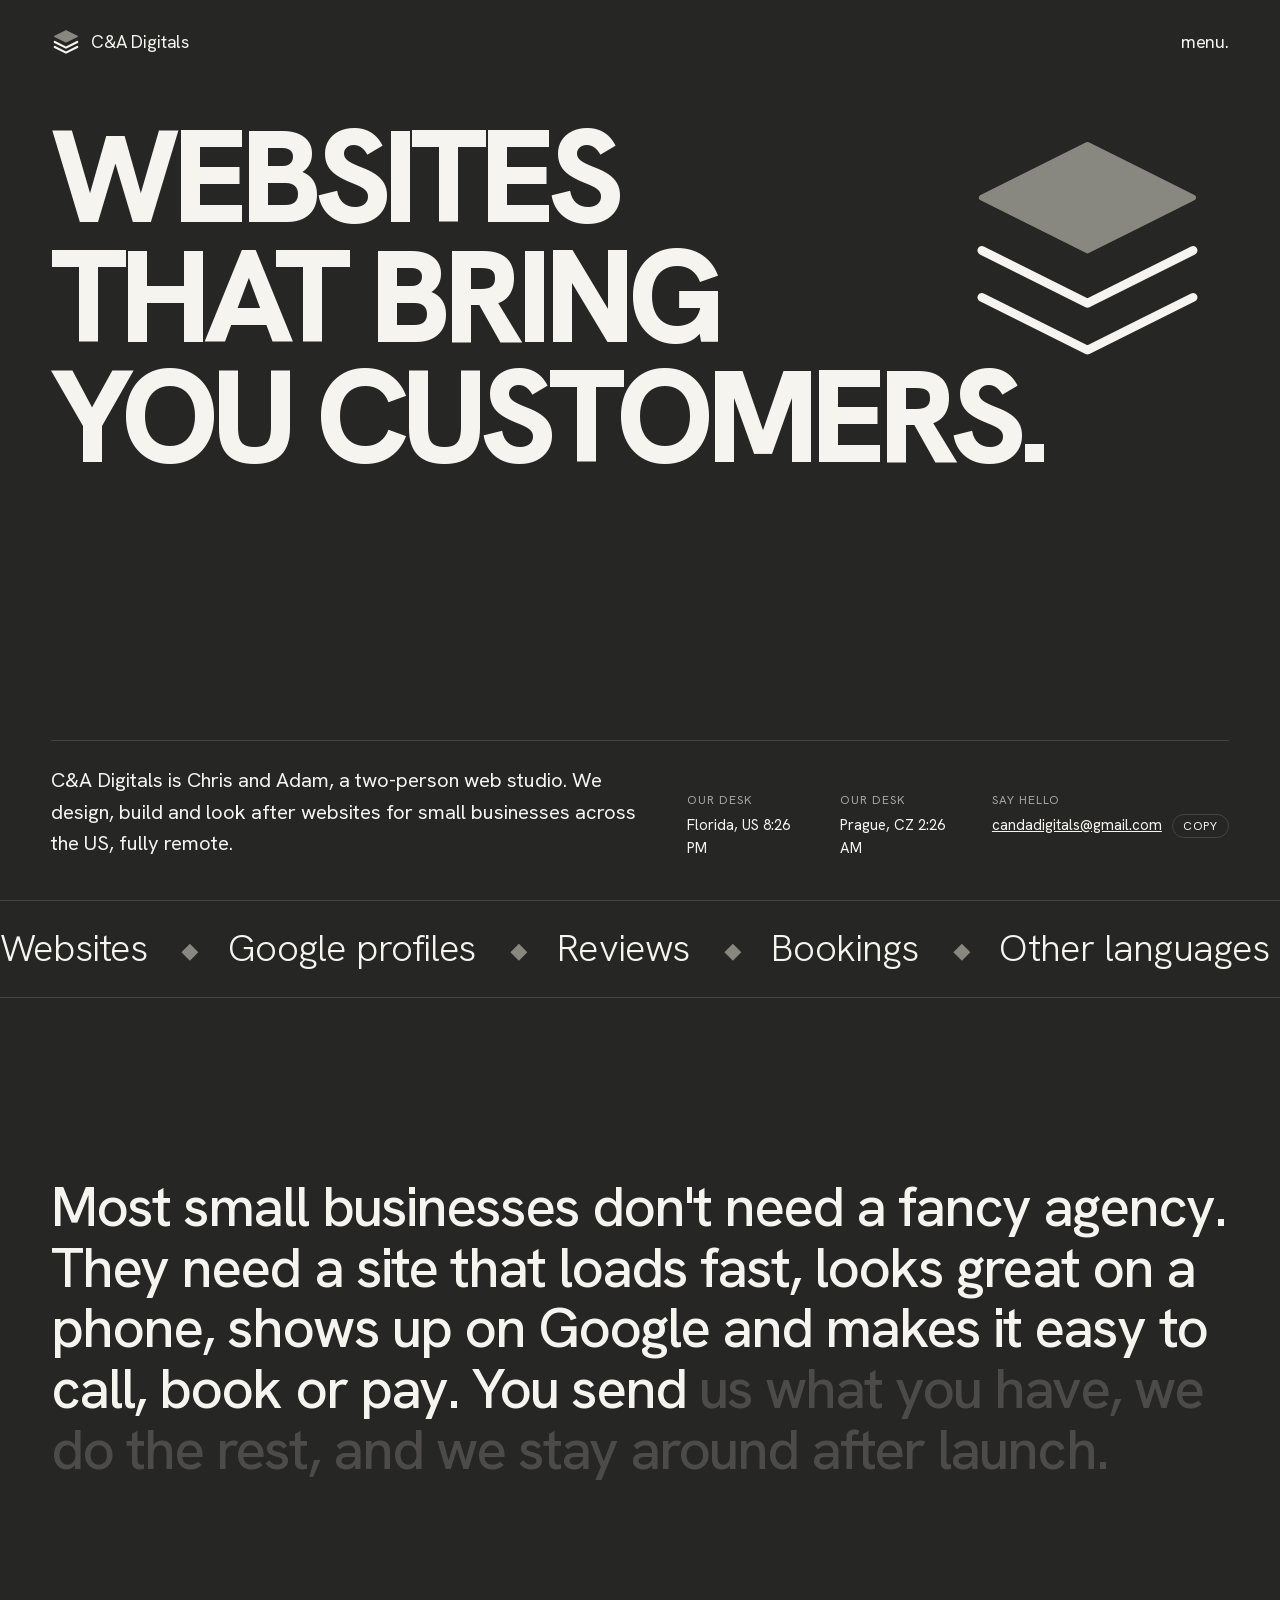
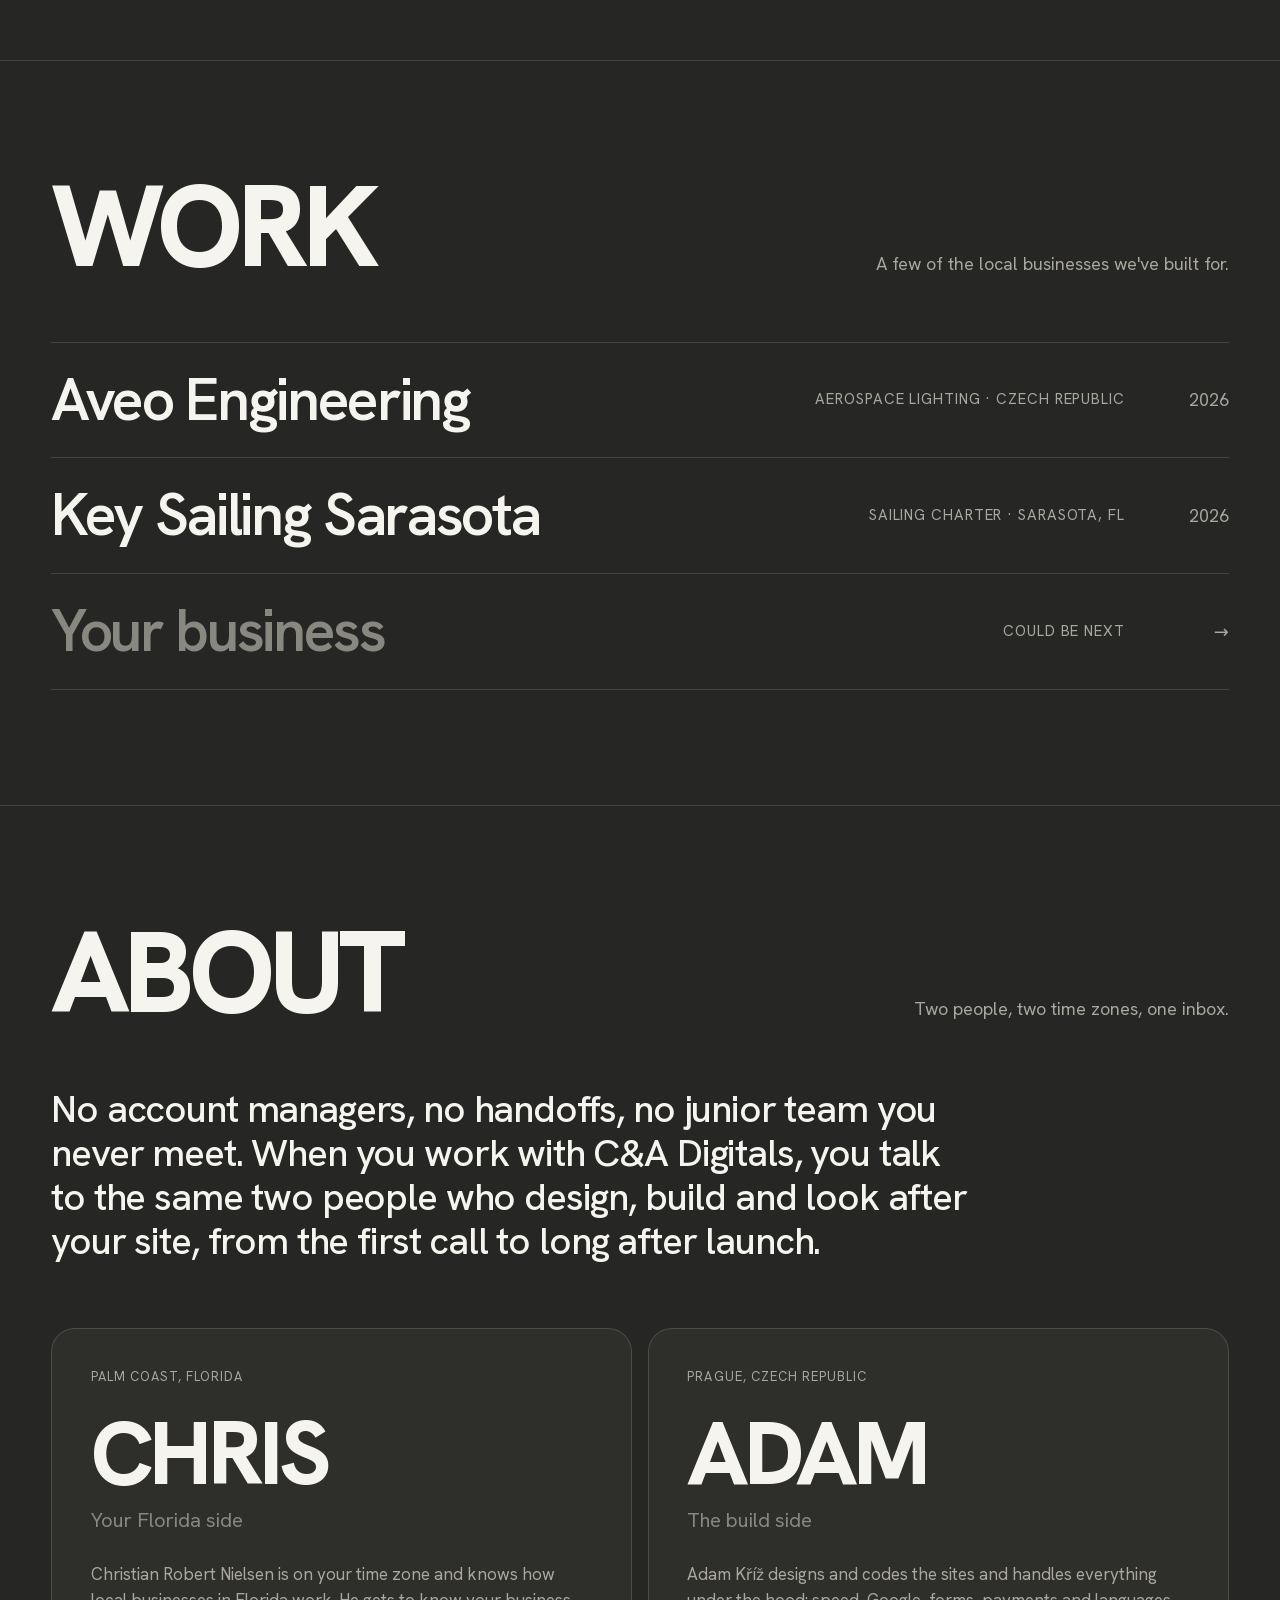
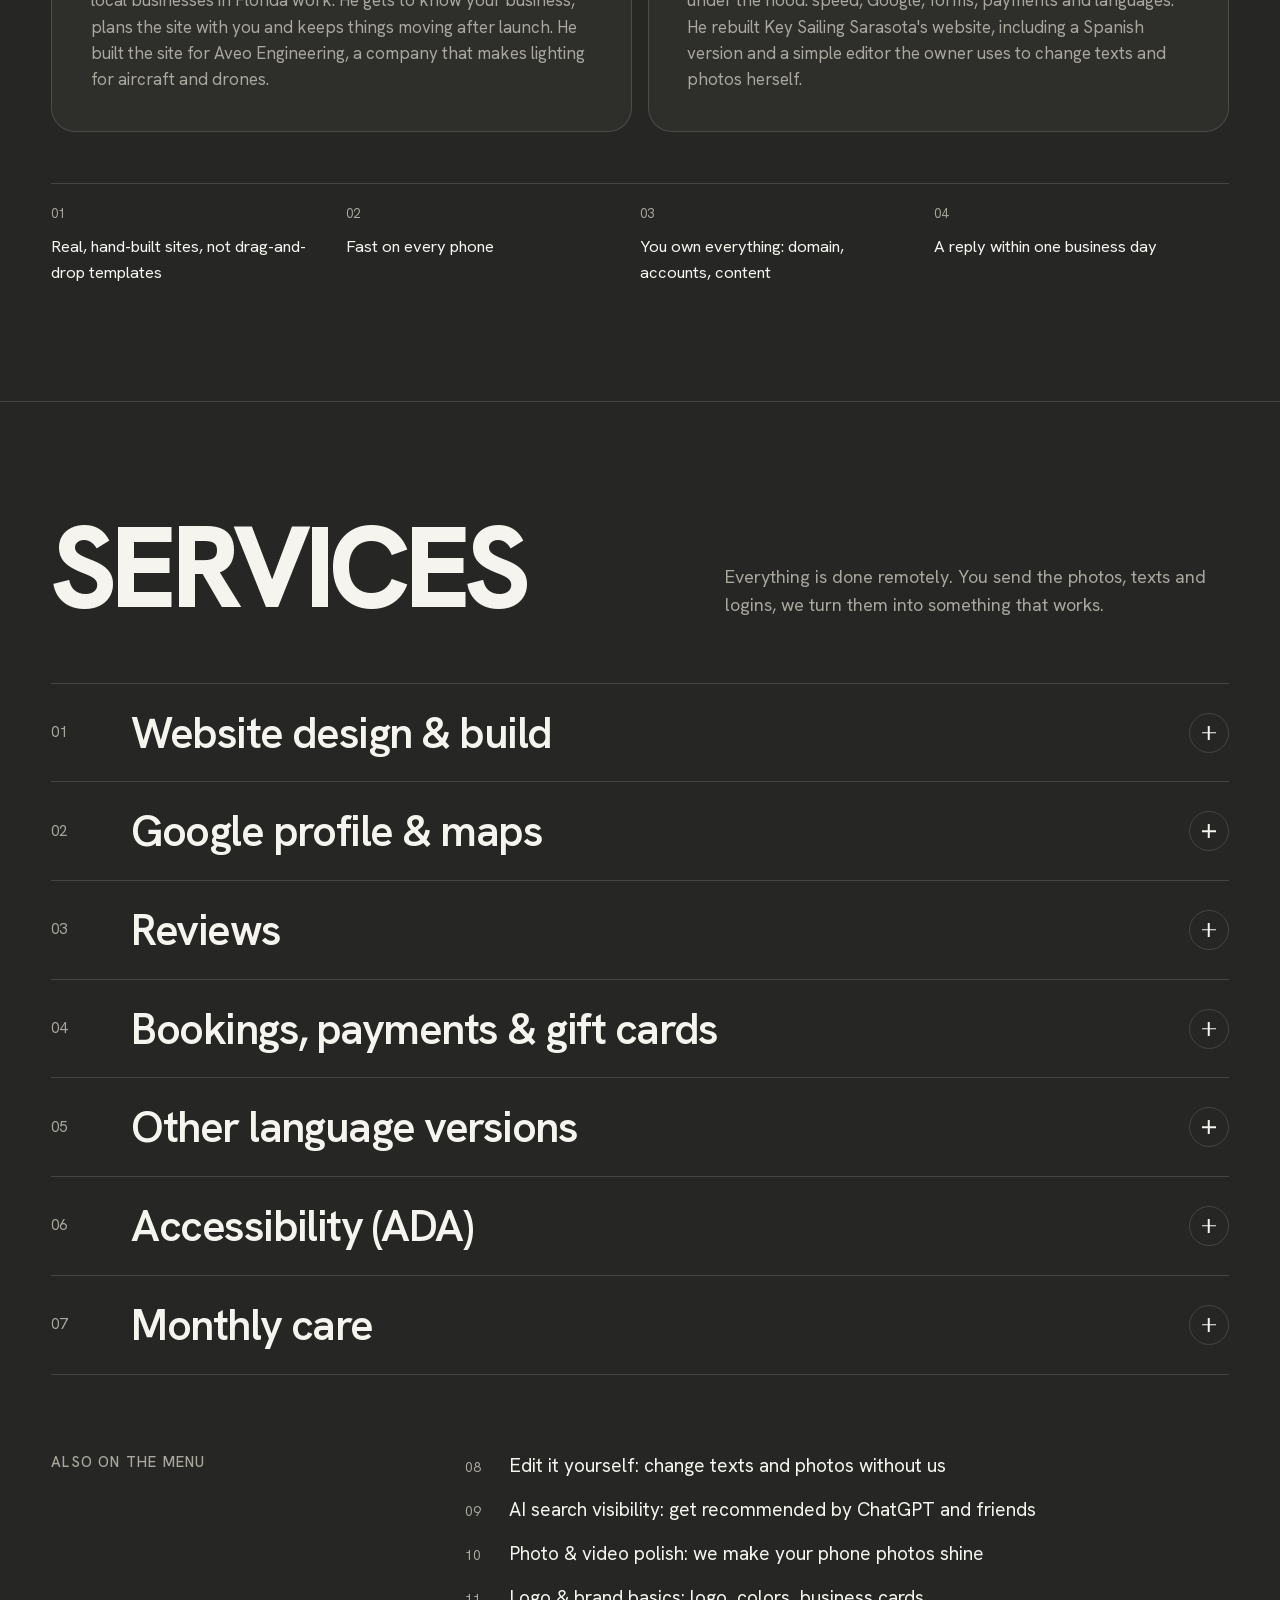
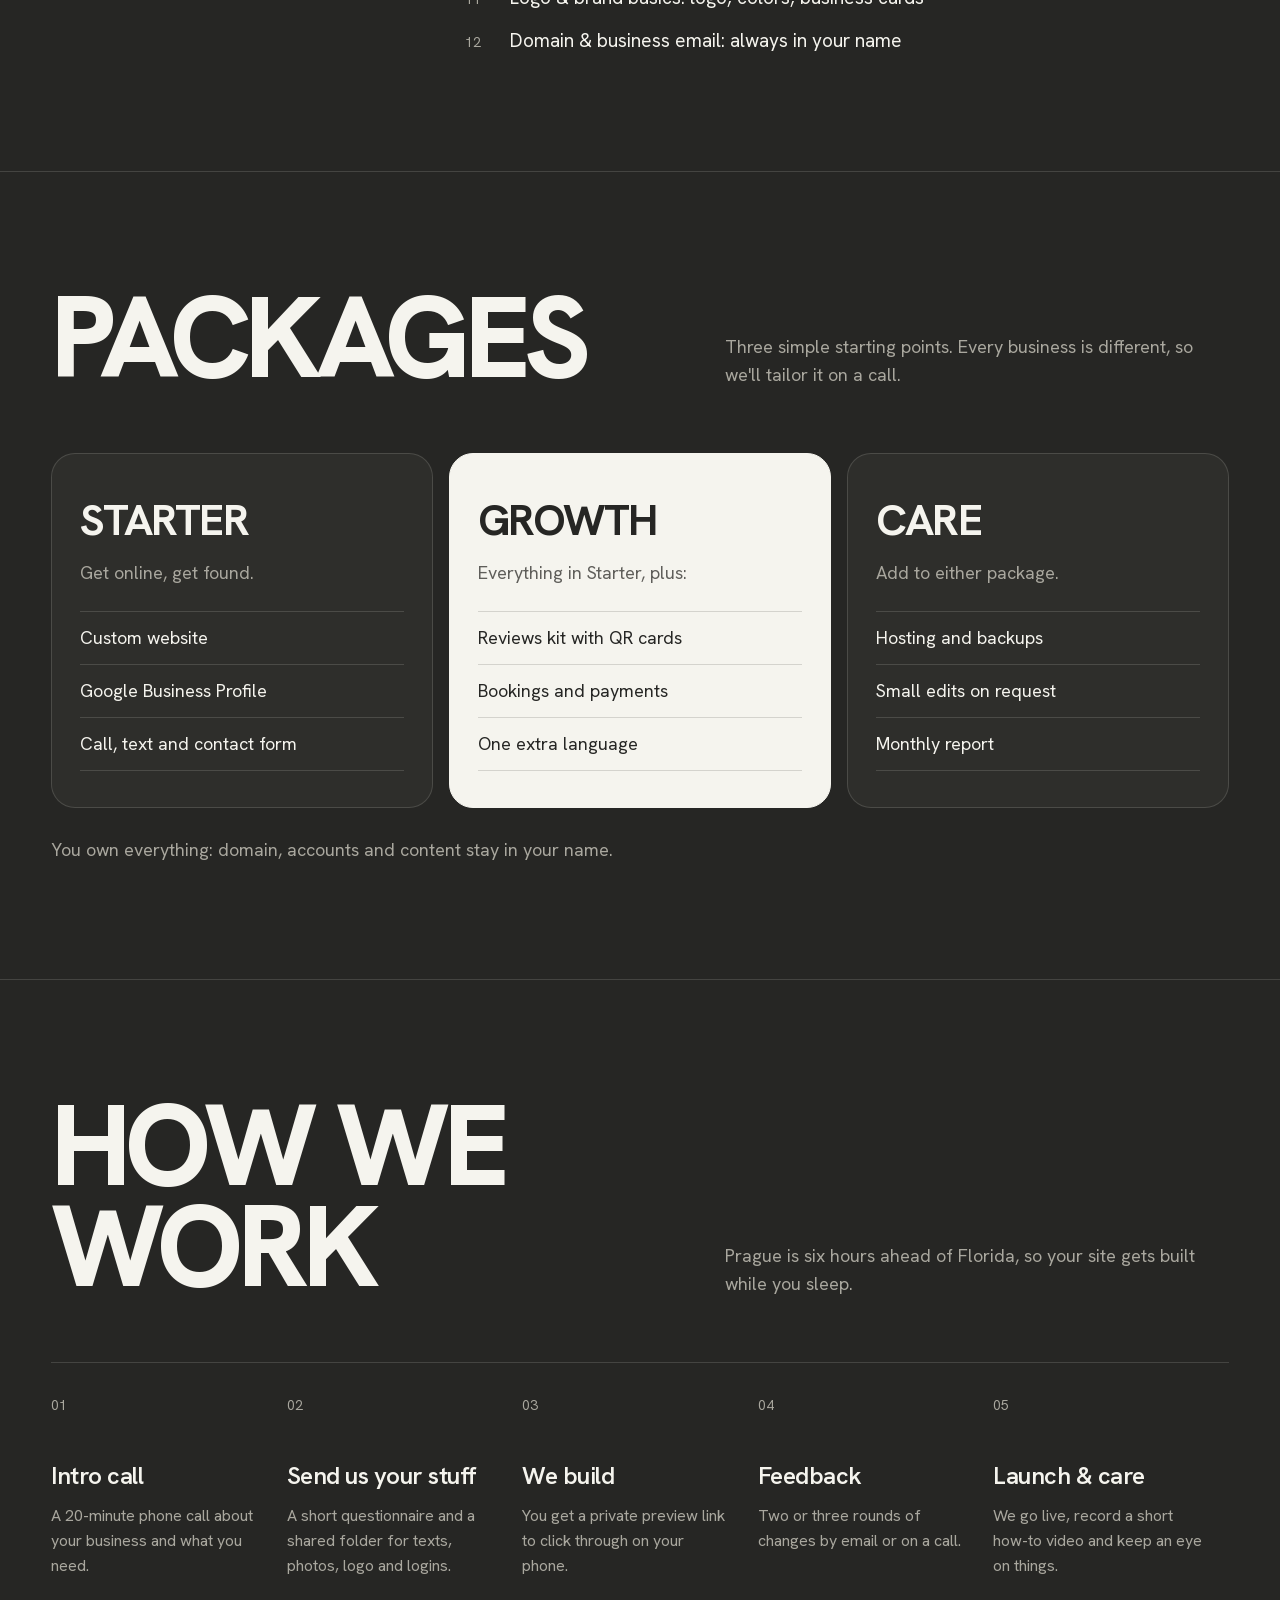
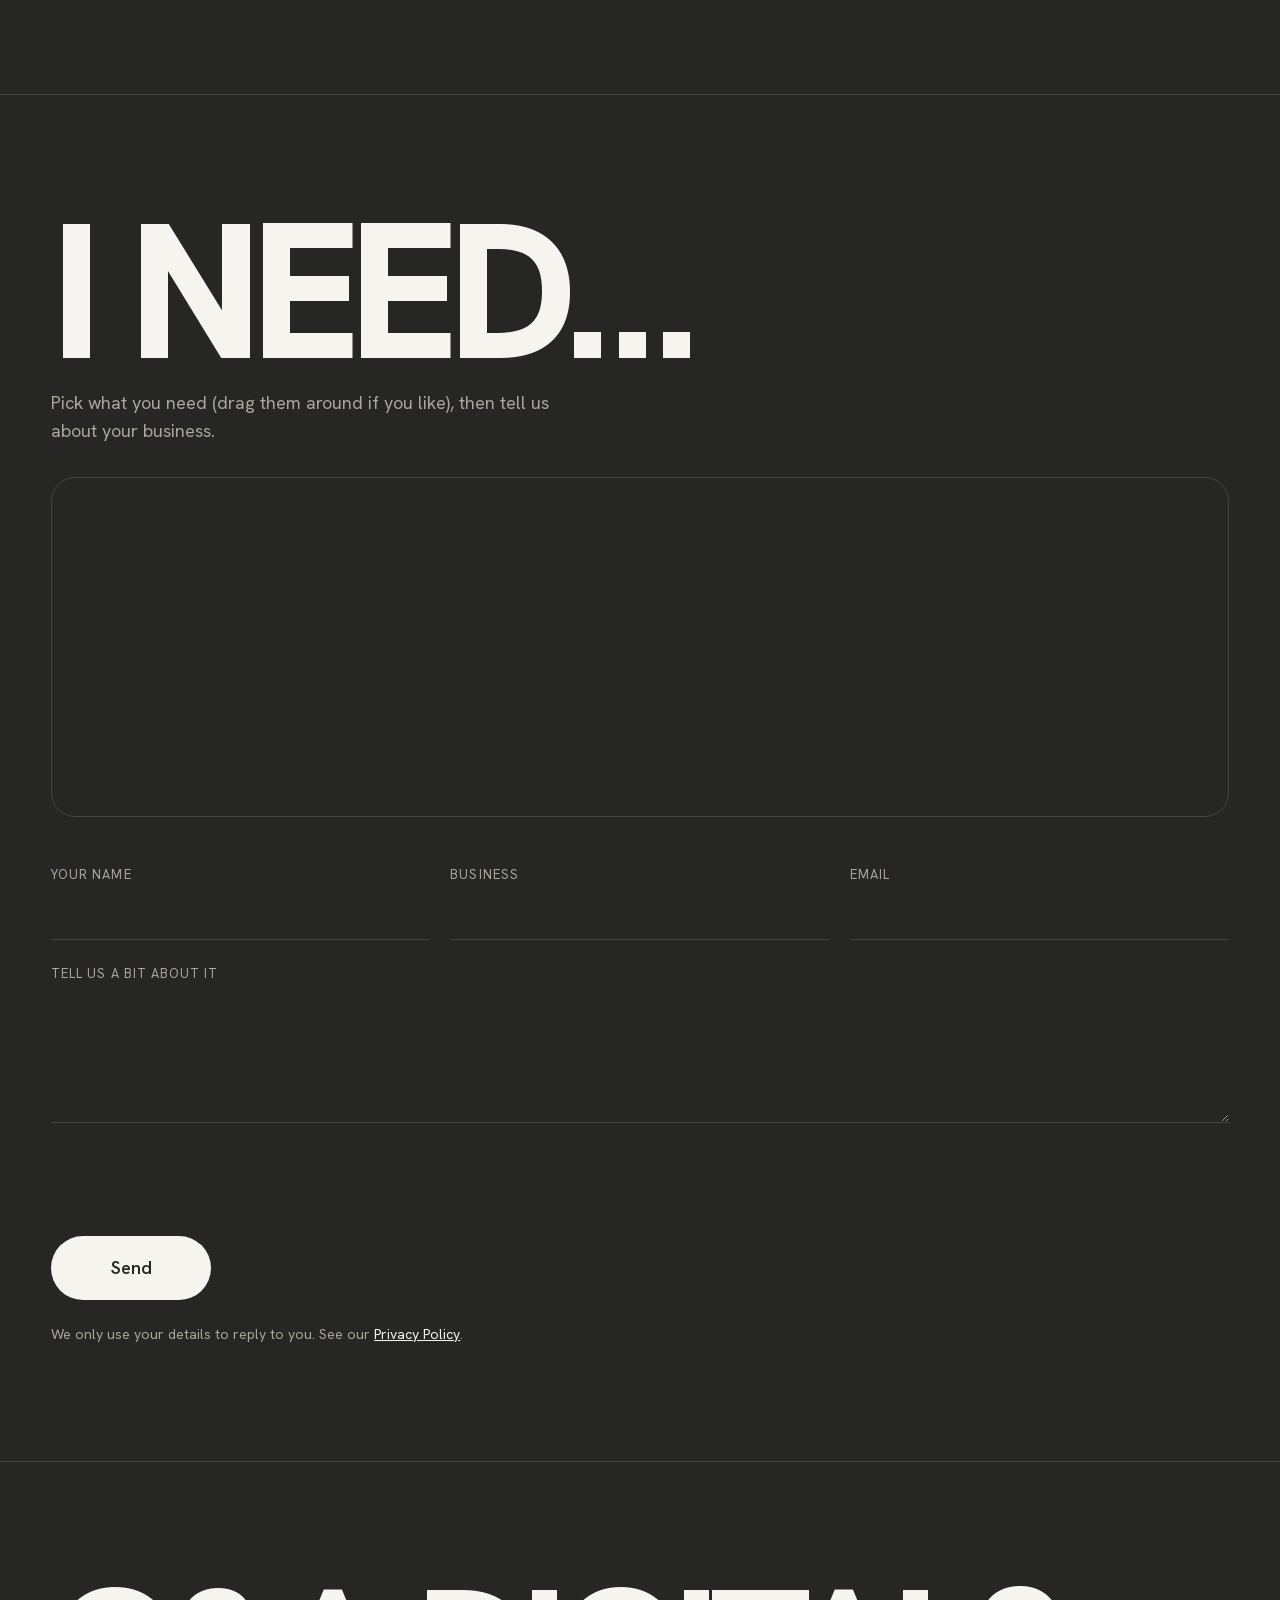
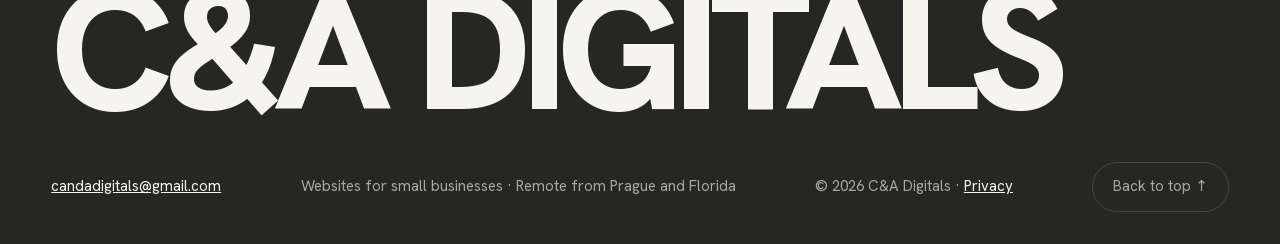
==== site/index.html @ 5a05f0d9 "Add an About section about Chris and Adam Two cards without photos (Florida side, build side), a sho" ====
<!doctype html>
<html lang="en">
<head>
<meta charset="utf-8">
<meta name="viewport" content="width=device-width, initial-scale=1">
<title>C&amp;A Digitals | Websites for small businesses</title>
<meta name="description" content="C&amp;A Digitals is a two-person web studio. We design, build and look after websites for small businesses across the US: Google profiles, reviews, bookings, other languages and monthly care.">
<meta name="theme-color" content="#262624">
<meta property="og:type" content="website">
<meta property="og:site_name" content="C&amp;A Digitals">
<meta property="og:title" content="C&amp;A Digitals | Websites for small businesses">
<meta property="og:description" content="Chris and Adam, a two-person web studio. We design, build and look after websites for small businesses across the US.">
<meta property="og:url" content="https://candadigitals.com/">
<meta property="og:image" content="https://candadigitals.com/images/og.jpg">
<meta property="og:image:width" content="1200">
<meta property="og:image:height" content="630">
<meta property="og:image:alt" content="C&amp;A Digitals: Websites that bring you customers.">
<meta name="twitter:card" content="summary_large_image">
<link rel="canonical" href="https://candadigitals.com/">
<link rel="icon" href="brand/icon-dark.svg" type="image/svg+xml">
<script type="application/ld+json">
{
  "@context": "https://schema.org",
  "@graph": [
    {
      "@type": "WebSite",
      "@id": "https://candadigitals.com/#website",
      "url": "https://candadigitals.com/",
      "name": "C&A Digitals",
      "inLanguage": "en",
      "publisher": { "@id": "https://candadigitals.com/#studio" }
    },
    {
      "@type": "ProfessionalService",
      "@id": "https://candadigitals.com/#studio",
      "name": "C&A Digitals",
      "url": "https://candadigitals.com/",
      "logo": "https://candadigitals.com/brand/icon-dark.svg",
      "image": "https://candadigitals.com/images/og.jpg",
      "email": "candadigitals@gmail.com",
      "description": "A two-person web studio. We design, build and look after websites for small businesses across the US, fully remote.",
      "areaServed": { "@type": "Country", "name": "United States" },
      "founder": [
        { "@type": "Person", "name": "Adam Kříž" },
        { "@type": "Person", "name": "Christian Robert Nielsen", "alternateName": "Chris" }
      ],
      "knowsLanguage": ["en", "cs"],
      "hasOfferCatalog": {
        "@type": "OfferCatalog",
        "name": "Services",
        "itemListElement": [
          { "@type": "Offer", "itemOffered": { "@type": "Service", "name": "Website design and build" } },
          { "@type": "Offer", "itemOffered": { "@type": "Service", "name": "Google Business Profile and maps listings" } },
          { "@type": "Offer", "itemOffered": { "@type": "Service", "name": "Reviews kit" } },
          { "@type": "Offer", "itemOffered": { "@type": "Service", "name": "Bookings, payments and gift cards" } },
          { "@type": "Offer", "itemOffered": { "@type": "Service", "name": "Other language versions" } },
          { "@type": "Offer", "itemOffered": { "@type": "Service", "name": "Website accessibility (ADA)" } },
          { "@type": "Offer", "itemOffered": { "@type": "Service", "name": "Monthly website care" } }
        ]
      }
    }
  ]
}
</script>
<link rel="preload" href="fonts/hanken-grotesk-latin.woff2" as="font" type="font/woff2" crossorigin>
<link rel="stylesheet" href="style.css?v=21">
<script>document.documentElement.classList.add('js')</script>
</head>
<body>

<a class="skip" href="#main">Skip to content</a>

<header class="header">
  <div class="header-fade" aria-hidden="true"><span></span><span></span></div>
  <a class="brand" href="#top" aria-label="C&amp;A Digitals, back to top">
    <svg class="brand-mark" viewBox="0 0 96 96" aria-hidden="true"><polygon points="48,12 84,30 48,48 12,30" fill="#888780" stroke="#888780" stroke-width="4" stroke-linejoin="round"/><path d="M12 48 L48 66 L84 48 M12 64 L48 82 L84 64" fill="none" stroke="currentColor" stroke-width="7" stroke-linecap="round" stroke-linejoin="round"/></svg>
    <span>C&amp;A Digitals</span>
  </a>
  <button class="menu-btn" type="button" aria-expanded="false" aria-controls="menu">
    <span class="menu-open">menu.</span><span class="menu-close">close.</span>
  </button>
</header>

<nav class="menu" id="menu" aria-label="Main" hidden>
  <ul>
    <li><a href="#work"><small>01</small>Work</a></li>
    <li><a href="#about"><small>02</small>About</a></li>
    <li><a href="#services"><small>03</small>Services</a></li>
    <li><a href="#packages"><small>04</small>Packages</a></li>
    <li><a href="#process"><small>05</small>How we work</a></li>
    <li><a href="#contact"><small>06</small>Contact</a></li>
  </ul>
  <p class="menu-foot">candadigitals@gmail.com</p>
</nav>

<main id="main">

  <!-- Hero -->
  <section class="hero" id="top">
    <h1 class="hero-title" aria-label="Websites that bring you customers.">
      <span class="line"><span class="word">Websites</span></span>
      <span class="line"><span class="word">that</span> <span class="word">bring</span></span>
      <span class="line"><span class="word">you</span> <span class="word">customers.</span></span>
    </h1>

    <div class="hero-layers" aria-hidden="true">
      <svg viewBox="-20 -80 136 256">
        <g class="layer layer-3"><path d="M12 64 L48 82 L84 64" fill="none" stroke="currentColor" stroke-width="3" stroke-linecap="round" stroke-linejoin="round"/></g>
        <g class="layer layer-2"><path d="M12 48 L48 66 L84 48" fill="none" stroke="currentColor" stroke-width="3" stroke-linecap="round" stroke-linejoin="round"/></g>
        <g class="layer layer-1"><polygon points="48,12 84,30 48,48 12,30" fill="#888780" stroke="#888780" stroke-width="2" stroke-linejoin="round"/></g>
      </svg>
    </div>

    <div class="hero-bottom">
      <p class="hero-lead fade">C&amp;A Digitals is Chris and Adam, a two-person web studio. We design, build and look after websites for small businesses across the US, fully remote.</p>

      <dl class="hero-meta fade">
        <div class="clock" data-tz="America/New_York">
          <dt>Our desk</dt>
          <dd><span class="clock-place">Florida, US</span> <span class="clock-time">--:--</span></dd>
        </div>
        <div class="clock" data-tz="Europe/Prague">
          <dt>Our desk</dt>
          <dd><span class="clock-place">Prague, CZ</span> <span class="clock-time">--:--</span></dd>
        </div>
        <div>
          <dt>Say hello</dt>
          <dd>
            <a href="mailto:candadigitals@gmail.com">candadigitals@gmail.com</a>
            <button class="copy" type="button" data-copy="candadigitals@gmail.com">Copy</button>
            <span class="copy-done" role="status" aria-live="polite"></span>
          </dd>
        </div>
      </dl>
    </div>
  </section>

  <!-- Marquee -->
  <div class="marquee" aria-hidden="true">
    <div class="marquee-track">
      <span>Websites</span><span>Google profiles</span><span>Reviews</span><span>Bookings</span><span>Other languages</span><span>Accessibility</span><span>Monthly care</span>
      <span>Websites</span><span>Google profiles</span><span>Reviews</span><span>Bookings</span><span>Other languages</span><span>Accessibility</span><span>Monthly care</span>
    </div>
  </div>

  <!-- Intro -->
  <section class="intro">
    <p class="intro-text">Most small businesses don't need a fancy agency. They need a site that loads fast, looks great on a phone, shows up on Google and makes it easy to call, book or pay. You send us what you have, we do the rest, and we stay around after launch.</p>
  </section>

  <!-- Work -->
  <section class="section work" id="work">
    <div class="section-head">
      <h2 class="section-title">Work</h2>
      <p class="section-note">A few of the local businesses we've built for.</p>
    </div>

    <ul class="work-list">
      <li>
        <a class="work-row" href="https://www.aveoengineering.com" target="_blank" rel="noopener" data-img="images/work/aveo-engineering.jpg">
          <span class="work-name">Aveo Engineering</span>
          <span class="work-tag">Aerospace lighting · Czech Republic</span>
          <span class="work-year">2026</span>
          <img class="work-thumb" src="images/work/aveo-engineering.jpg" alt="Homepage of Aveo Engineering: the Aveo logo inside a glowing ring" loading="lazy" width="1200" height="750">
        </a>
      </li>
      <li>
        <a class="work-row" href="https://siestakeysailing.com/" target="_blank" rel="noopener" data-img="images/work/key-sailing.jpg">
          <span class="work-name">Key Sailing Sarasota</span>
          <span class="work-tag">Sailing charter · Sarasota, FL</span>
          <span class="work-year">2026</span>
          <img class="work-thumb" src="images/work/key-sailing.jpg" alt="Homepage of Key Sailing Sarasota: a sailboat at sunset" loading="lazy" width="1200" height="750">
        </a>
      </li>
      <li>
        <a class="work-row work-row-next" href="#contact">
          <span class="work-name">Your business</span>
          <span class="work-tag">Could be next</span>
          <span class="work-year">→</span>
        </a>
      </li>
    </ul>
    <div class="work-preview" aria-hidden="true"><img src="images/work/aveo-engineering.jpg" alt=""></div>
  </section>

  <!-- About -->
  <section class="section about" id="about">
    <div class="section-head">
      <h2 class="section-title">About</h2>
      <p class="section-note">Two people, two time zones, one inbox.</p>
    </div>

    <p class="about-lead">No account managers, no handoffs, no junior team you never meet. When you work with C&amp;A Digitals, you talk to the same two people who design, build and look after your site, from the first call to long after launch.</p>

    <div class="people">
      <article class="person">
        <p class="person-place">Palm Coast, Florida</p>
        <h3 class="person-name">Chris</h3>
        <p class="person-role">Your Florida side</p>
        <p>Christian Robert Nielsen is on your time zone and knows how local businesses in Florida work. He gets to know your business, plans the site with you and keeps things moving after launch. He built the site for Aveo Engineering, a company that makes lighting for aircraft and drones.</p>
      </article>
      <article class="person">
        <p class="person-place">Prague, Czech Republic</p>
        <h3 class="person-name">Adam</h3>
        <p class="person-role">The build side</p>
        <p>Adam Kříž designs and codes the sites and handles everything under the hood: speed, Google, forms, payments and languages. He rebuilt Key Sailing Sarasota's website, including a Spanish version and a simple editor the owner uses to change texts and photos herself.</p>
      </article>
    </div>

    <ul class="promises">
      <li><span>01</span>Real, hand-built sites, not drag-and-drop templates</li>
      <li><span>02</span>Fast on every phone</li>
      <li><span>03</span>You own everything: domain, accounts, content</li>
      <li><span>04</span>A reply within one business day</li>
    </ul>
  </section>

  <!-- Services -->
  <section class="section services" id="services">
    <div class="section-head">
      <h2 class="section-title">Services</h2>
      <p class="section-note">Everything is done remotely. You send the photos, texts and logins, we turn them into something that works.</p>
    </div>

    <div class="acc">
      <details class="acc-item">
        <summary><span class="acc-num">01</span><span class="acc-title">Website design &amp; build</span><span class="acc-icon" aria-hidden="true"></span></summary>
        <div class="acc-body"><p>A custom site designed around your business, fast on any phone and launched on your own domain. Moving from an old site? We keep your Google rankings, old links and email working.</p></div>
      </details>
      <details class="acc-item">
        <summary><span class="acc-num">02</span><span class="acc-title">Google profile &amp; maps</span><span class="acc-icon" aria-hidden="true"></span></summary>
        <div class="acc-body"><p>We set up and polish your Google Business Profile, plus Apple Maps, Bing, Yelp and TripAdvisor, with the same details everywhere. You verify the profile with Google, we walk you through it, then we handle the rest as your manager.</p></div>
      </details>
      <details class="acc-item">
        <summary><span class="acc-num">03</span><span class="acc-title">Reviews</span><span class="acc-icon" aria-hidden="true"></span></summary>
        <div class="acc-body"><p>A short review link and QR cards that make it easy for happy customers to leave a Google review. We design print-ready cards and can ship them to you through an online print shop.</p></div>
      </details>
      <details class="acc-item">
        <summary><span class="acc-num">04</span><span class="acc-title">Bookings, payments &amp; gift cards</span><span class="acc-icon" aria-hidden="true"></span></summary>
        <div class="acc-body"><p>Call, text and WhatsApp buttons, contact forms that stop spam, online bookings, Stripe payments and gift cards. The accounts stay in your name, we connect them to your site.</p></div>
      </details>
      <details class="acc-item">
        <summary><span class="acc-num">05</span><span class="acc-title">Other language versions</span><span class="acc-icon" aria-hidden="true"></span></summary>
        <div class="acc-body"><p>Your site in the languages your customers speak: Spanish, Portuguese, French and more. We translate, and a native speaker always checks it before it goes live.</p></div>
      </details>
      <details class="acc-item">
        <summary><span class="acc-num">06</span><span class="acc-title">Accessibility (ADA)</span><span class="acc-icon" aria-hidden="true"></span></summary>
        <div class="acc-body"><p>We check and fix your site so people using screen readers, keyboards or large text can use it too. Good for your customers, and it lowers the risk of ADA complaints.</p></div>
      </details>
      <details class="acc-item">
        <summary><span class="acc-num">07</span><span class="acc-title">Monthly care</span><span class="acc-icon" aria-hidden="true"></span></summary>
        <div class="acc-body"><p>Hosting, backups, small edits whenever you need them, and a short monthly report: how many people visited, called, texted or booked.</p></div>
      </details>
    </div>

    <div class="extras">
      <h3 class="extras-title">Also on the menu</h3>
      <ul class="extras-list">
        <li><span>08</span>Edit it yourself: change texts and photos without us</li>
        <li><span>09</span>AI search visibility: get recommended by ChatGPT and friends</li>
        <li><span>10</span>Photo &amp; video polish: we make your phone photos shine</li>
        <li><span>11</span>Logo &amp; brand basics: logo, colors, business cards</li>
        <li><span>12</span>Domain &amp; business email: always in your name</li>
      </ul>
    </div>
  </section>

  <!-- Packages -->
  <section class="section packages" id="packages">
    <div class="section-head">
      <h2 class="section-title">Packages</h2>
      <p class="section-note">Three simple starting points. Every business is different, so we'll tailor it on a call.</p>
    </div>

    <div class="pkg-grid">
      <article class="pkg">
        <h3>Starter</h3>
        <p class="pkg-sub">Get online, get found.</p>
        <ul>
          <li>Custom website</li>
          <li>Google Business Profile</li>
          <li>Call, text and contact form</li>
        </ul>
      </article>
      <article class="pkg pkg-feature">
        <h3>Growth</h3>
        <p class="pkg-sub">Everything in Starter, plus:</p>
        <ul>
          <li>Reviews kit with QR cards</li>
          <li>Bookings and payments</li>
          <li>One extra language</li>
        </ul>
      </article>
      <article class="pkg">
        <h3>Care</h3>
        <p class="pkg-sub">Add to either package.</p>
        <ul>
          <li>Hosting and backups</li>
          <li>Small edits on request</li>
          <li>Monthly report</li>
        </ul>
      </article>
    </div>
    <p class="pkg-note">You own everything: domain, accounts and content stay in your name.</p>
  </section>

  <!-- Process -->
  <section class="section process" id="process">
    <div class="section-head">
      <h2 class="section-title">How we work</h2>
      <p class="section-note">Prague is six hours ahead of Florida, so your site gets built while you sleep.</p>
    </div>

    <ol class="steps">
      <li class="step"><span class="step-num">01</span><h3>Intro call</h3><p>A 20-minute phone call about your business and what you need.</p></li>
      <li class="step"><span class="step-num">02</span><h3>Send us your stuff</h3><p>A short questionnaire and a shared folder for texts, photos, logo and logins.</p></li>
      <li class="step"><span class="step-num">03</span><h3>We build</h3><p>You get a private preview link to click through on your phone.</p></li>
      <li class="step"><span class="step-num">04</span><h3>Feedback</h3><p>Two or three rounds of changes by email or on a call.</p></li>
      <li class="step"><span class="step-num">05</span><h3>Launch &amp; care</h3><p>We go live, record a short how-to video and keep an eye on things.</p></li>
    </ol>
  </section>

  <!-- Contact -->
  <section class="section contact" id="contact">
    <h2 class="contact-title">I need<span aria-hidden="true">…</span></h2>
    <p class="section-note">Pick what you need (drag them around if you like), then tell us about your business.</p>

    <div class="chips" role="group" aria-label="What do you need?">
      <button type="button" class="chip" aria-pressed="false">a website</button>
      <button type="button" class="chip" aria-pressed="false">a new website</button>
      <button type="button" class="chip" aria-pressed="false">Google profile</button>
      <button type="button" class="chip" aria-pressed="false">more reviews</button>
      <button type="button" class="chip" aria-pressed="false">online bookings</button>
      <button type="button" class="chip" aria-pressed="false">payments</button>
      <button type="button" class="chip" aria-pressed="false">another language</button>
      <button type="button" class="chip" aria-pressed="false">accessibility</button>
      <button type="button" class="chip" aria-pressed="false">monthly care</button>
      <button type="button" class="chip" aria-pressed="false">a logo</button>
    </div>

    <form class="form" action="/api/contact" method="post" novalidate>
      <div class="field"><label for="f-name">Your name</label><input id="f-name" name="name" autocomplete="name" required></div>
      <div class="field"><label for="f-biz">Business</label><input id="f-biz" name="business" autocomplete="organization"></div>
      <div class="field"><label for="f-email">Email</label><input id="f-email" name="email" type="email" autocomplete="email" required></div>
      <div class="field field-wide"><label for="f-msg">Tell us a bit about it</label><textarea id="f-msg" name="message" rows="4"></textarea></div>
      <input type="hidden" name="needs">
      <!-- Honeypot: hidden from people, bots fill it in and the message is dropped. -->
      <div class="hp" aria-hidden="true"><label for="f-website">Website</label><input id="f-website" name="website" tabindex="-1" autocomplete="off"></div>
      <!-- Cloudflare Turnstile spam check (widget "C&A Digitals": candadigitals.com + pages.dev). -->
      <div class="cf-turnstile field-wide" data-sitekey="0x4AAAAAAFgp_X2hEJ11RfCa" data-theme="dark"></div>
      <!-- The normal widget is 300px wide; on very narrow phones use the compact one so it isn't cut off. -->
      <script>if (window.innerWidth < 360) document.currentScript.previousElementSibling.dataset.size = 'compact';</script>
      <div class="form-foot">
        <button class="btn magnetic" type="submit"><span>Send</span></button>
        <p class="form-status" role="status" aria-live="polite"></p>
      </div>
      <p class="form-legal field-wide">We only use your details to reply to you. See our <a href="privacy.html">Privacy Policy</a>.</p>
    </form>
  </section>

</main>

<footer class="footer">
  <p class="footer-word" aria-hidden="true">C&amp;A Digitals</p>
  <div class="footer-row">
    <a href="mailto:candadigitals@gmail.com">candadigitals@gmail.com</a>
    <span>Websites for small businesses · Remote from Prague and Florida</span>
    <span>© 2026 C&amp;A Digitals · <a href="privacy.html">Privacy</a></span>
    <button class="to-top magnetic" type="button"><span>Back to top ↑</span></button>
  </div>
</footer>

<script src="js/vendor/gsap.min.js" defer></script>
<script src="js/vendor/ScrollTrigger.min.js" defer></script>
<script src="js/vendor/lenis.min.js" defer></script>
<script src="js/vendor/matter.min.js" defer></script>
<script src="https://challenges.cloudflare.com/turnstile/v0/api.js" async defer></script>
<script src="js/main.js?v=18" defer></script>
</body>
</html>
---- site/style.css ----
/* Hanken Grotesk (SIL Open Font License, fonts/OFL.txt), served from this site
   instead of Google Fonts so visitors' IP addresses don't go to Google. */
@font-face {
  font-family: "Hanken Grotesk"; font-style: normal; font-weight: 300 800; font-display: swap;
  src: url("fonts/hanken-grotesk-latin-ext.woff2") format("woff2");
  unicode-range: U+0100-02BA, U+02BD-02C5, U+02C7-02CC, U+02CE-02D7, U+02DD-02FF, U+0304, U+0308, U+0329, U+1D00-1DBF, U+1E00-1E9F, U+1EF2-1EFF, U+2020, U+20A0-20AB, U+20AD-20C4, U+2113, U+2C60-2C7F, U+A720-A7FF;
}
@font-face {
  font-family: "Hanken Grotesk"; font-style: normal; font-weight: 300 800; font-display: swap;
  src: url("fonts/hanken-grotesk-latin.woff2") format("woff2");
  unicode-range: U+0000-00FF, U+0131, U+0152-0153, U+02BB-02BC, U+02C6, U+02DA, U+02DC, U+0304, U+0308, U+0329, U+2000-206F, U+20AC, U+2122, U+2191, U+2193, U+2212, U+2215, U+FEFF, U+FFFD;
}

:root {
  --bg: #262624;
  --bg-2: #2E2E2B;
  --ink: #F5F4EE;
  --muted: #A9A79E;
  --gray: #888780;
  --line: rgba(245, 244, 238, 0.14);
  --pad: clamp(16px, 4vw, 56px);
  --font: "Hanken Grotesk", system-ui, -apple-system, "Segoe UI", sans-serif;
  --ease: cubic-bezier(0.22, 1, 0.36, 1);
}

*, *::before, *::after { box-sizing: border-box; }

html { -webkit-text-size-adjust: 100%; overflow-x: clip; }
html.lenis, html.lenis body { height: auto; }
.lenis.lenis-smooth { scroll-behavior: auto !important; }

body {
  margin: 0;
  background: var(--bg);
  color: var(--ink);
  font-family: var(--font);
  font-size: 18px;
  line-height: 1.55;
  -webkit-font-smoothing: antialiased;
  overflow-x: hidden;
}

a { color: inherit; }
img, svg { display: block; max-width: 100%; }
button { font: inherit; color: inherit; cursor: pointer; }
:focus-visible { outline: 2px solid var(--ink); outline-offset: 3px; }

.skip {
  position: absolute; left: 16px; top: -60px; z-index: 100;
  background: var(--ink); color: var(--bg); padding: 10px 16px; border-radius: 999px;
}
.skip:focus { top: 16px; }

/* Header */
.header {
  position: fixed; inset: 0 0 auto 0; z-index: 50;
  display: flex; align-items: center; justify-content: space-between;
  padding: 20px var(--pad);
  transition: color 0.3s, padding 0.4s var(--ease);
}
/* Once the page scrolls, a frosted layer keeps the logo and menu readable over
   content. It is a progressive blur: a strong blur near the top and a light one
   reaching further down, plus a tint that fades out, so there is no visible edge.
   (Two layers, not more: every backdrop blur is costly while scrolling.) */
.header-fade {
  position: absolute; inset: 0 0 -64px 0; z-index: -1; pointer-events: none;
  opacity: 0; transition: opacity 0.4s;
}
.header-fade span { position: absolute; inset: 0; }
.header-fade span:nth-child(1) {
  -webkit-backdrop-filter: blur(3px); backdrop-filter: blur(3px);
  -webkit-mask-image: linear-gradient(to bottom, #000 0%, #000 50%, rgba(0, 0, 0, 0.5) 75%, transparent 100%);
  mask-image: linear-gradient(to bottom, #000 0%, #000 50%, rgba(0, 0, 0, 0.5) 75%, transparent 100%);
}
.header-fade span:nth-child(2) {
  -webkit-backdrop-filter: blur(14px) saturate(1.3); backdrop-filter: blur(14px) saturate(1.3);
  -webkit-mask-image: linear-gradient(to bottom, #000 0%, #000 32%, rgba(0, 0, 0, 0.45) 48%, transparent 66%);
  mask-image: linear-gradient(to bottom, #000 0%, #000 32%, rgba(0, 0, 0, 0.45) 48%, transparent 66%);
}
.header-fade::after {
  content: ""; position: absolute; inset: 0;
  background: linear-gradient(to bottom,
    rgba(38, 38, 36, 0.78) 0%, rgba(38, 38, 36, 0.66) 35%, rgba(38, 38, 36, 0.4) 58%,
    rgba(38, 38, 36, 0.16) 78%, rgba(38, 38, 36, 0.04) 92%, rgba(38, 38, 36, 0) 100%);
}
.header.is-scrolled { padding-block: 14px; }
.header.is-scrolled .header-fade { opacity: 1; }
/* Over the light menu overlay the header turns dark and drops the frosted layer. */
.header.menu-on { color: var(--bg); }
.header.menu-on .header-fade { opacity: 0; }
.brand { display: flex; align-items: center; gap: 10px; text-decoration: none; font-size: 18px; letter-spacing: -0.01em; }
.brand-mark { width: 30px; height: 30px; }
.menu-btn {
  background: none; border: 0; padding: 8px 0; font-size: 18px; letter-spacing: -0.01em;
}
.menu-close { display: none; }
.menu-open-state .menu-open { display: none; }
.menu-open-state .menu-close { display: inline; }

/* Menu overlay */
.menu {
  position: fixed; inset: 0; z-index: 40;
  background: var(--ink); color: var(--bg);
  display: flex; flex-direction: column; justify-content: center;
  padding: 100px var(--pad) 40px;
}
.menu[hidden] { display: none; }
.menu ul { list-style: none; margin: 0; padding: 0; }
.menu a {
  display: flex; align-items: baseline; gap: 18px;
  font-size: min(clamp(40px, 8vw, 110px), 11vh); font-weight: 700; line-height: 1.02;
  letter-spacing: -0.04em; text-transform: uppercase; text-decoration: none;
}
.menu a small { font-size: 14px; font-weight: 500; letter-spacing: 0; }
.menu a:hover { color: var(--gray); }
.menu-foot { margin: auto 0 0; font-size: 16px; }

/* Hero */
.hero {
  /* clip sideways only: the logo's drawing area reaches past the right edge */
  position: relative; min-height: 100vh; min-height: 100svh; overflow-x: clip;
  padding: 120px var(--pad) 40px;
  display: flex; flex-direction: column; justify-content: space-between;
}
.hero-title {
  position: relative; z-index: 2;
  margin: 0; font-weight: 800; text-transform: uppercase;
  font-size: clamp(46px, 10.2vw, 190px); line-height: 0.88; letter-spacing: -0.055em;
}
.hero-title .line { display: block; overflow: hidden; padding-bottom: 0.04em; }
.hero-title .word { display: inline-block; }

.hero-layers {
  position: absolute; z-index: 1; right: var(--pad); top: 110px;
  width: min(22vw, 340px);
  color: var(--ink); pointer-events: none;
}
/* The drawing area reaches well past the mark (viewBox -20 -80 136 256 around the
   96x96 logo), so the layers can drift apart and tilt without being clipped. */
.hero-layers { aspect-ratio: 1; will-change: transform; }
/* The SVG gets its own compositing layer: Safari otherwise forgets to repaint the
   spots the moving chevron tips just left, and leaves little dashes behind. */
.hero-layers svg {
  position: absolute; left: -20.833%; top: -83.333%;
  width: 141.667%; height: 266.667%; max-width: none; overflow: visible;
  will-change: transform; transform: translateZ(0);
  -webkit-backface-visibility: hidden; backface-visibility: hidden;
}

.hero-bottom {
  position: relative; z-index: 2;
  display: grid; grid-template-columns: minmax(0, 1.1fr) minmax(0, 1fr); gap: 40px;
  align-items: end; margin-top: 56px; padding-top: 24px; border-top: 1px solid var(--line);
}
.hero-lead { margin: 0; max-width: 34em; font-size: clamp(18px, 1.6vw, 22px); }
.hero-meta { margin: 0; display: grid; grid-template-columns: repeat(3, auto); gap: 28px; justify-content: end; font-size: 15px; }
.hero-meta dt { color: var(--muted); text-transform: uppercase; font-size: 12px; letter-spacing: 0.08em; margin-bottom: 4px; }
.hero-meta dd { margin: 0; }
.clock-time { font-variant-numeric: tabular-nums; }
.copy {
  margin-left: 6px; padding: 2px 10px; border: 1px solid var(--line); border-radius: 999px;
  background: none; font-size: 12px; text-transform: uppercase; letter-spacing: 0.06em;
}
.copy:hover { border-color: var(--ink); }
.copy-done { display: block; color: var(--muted); font-size: 12px; min-height: 1em; }

/* Marquee */
.marquee { overflow: hidden; border-block: 1px solid var(--line); padding: 18px 0; }
.marquee-track { display: flex; width: max-content; animation: marquee 32s linear infinite; }
.marquee span {
  font-size: clamp(22px, 3vw, 40px); font-weight: 300; letter-spacing: -0.02em; padding-right: 0.9em; white-space: nowrap;
}
.marquee span::after { content: ""; display: inline-block; width: 0.32em; height: 0.32em; margin-left: 0.9em; background: var(--gray); transform: rotate(45deg) translateY(-0.1em); }
@keyframes marquee { to { transform: translateX(-50%); } }

/* Intro */
.intro { padding: clamp(80px, 14vw, 200px) var(--pad); }
.intro-text {
  margin: 0; max-width: 22em;
  font-size: clamp(28px, 4.4vw, 68px); font-weight: 500; line-height: 1.08; letter-spacing: -0.035em;
}
.intro-text .w { opacity: 0.18; transition: opacity 0.2s linear; }
.no-scrub .intro-text .w { opacity: 1; }

/* Sections */
.section { padding: clamp(64px, 9vw, 140px) var(--pad); border-top: 1px solid var(--line); }
.section-head { display: grid; grid-template-columns: minmax(0, 1fr) minmax(0, 1fr); gap: 32px; align-items: end; margin-bottom: clamp(36px, 5vw, 72px); }
.section-title {
  margin: 0; font-weight: 800; text-transform: uppercase;
  font-size: clamp(48px, 9vw, 150px); line-height: 0.88; letter-spacing: -0.05em;
}
.section-note { margin: 0; max-width: 28em; color: var(--muted); justify-self: end; }

/* Work */
.work-list { list-style: none; margin: 0; padding: 0; border-top: 1px solid var(--line); }
.work-row {
  position: relative; display: grid; grid-template-columns: minmax(0, 1fr) auto 80px; gap: 24px; align-items: center;
  padding: 28px 0; border-bottom: 1px solid var(--line); text-decoration: none;
  transition: padding 0.5s var(--ease), color 0.3s;
}
.work-name { font-size: clamp(28px, 4.6vw, 72px); font-weight: 600; letter-spacing: -0.04em; line-height: 1; }
.work-tag { color: var(--muted); font-size: 15px; text-transform: uppercase; letter-spacing: 0.06em; }
.work-year { justify-self: end; color: var(--muted); font-variant-numeric: tabular-nums; }
.work-row-next .work-name { color: var(--gray); }
.work-thumb { display: none; }
.work-preview {
  position: fixed; left: 0; top: 0; z-index: 30; width: 360px; aspect-ratio: 16 / 10;
  border-radius: 14px; overflow: hidden; pointer-events: none; opacity: 0;
  transform: translate(-50%, -50%) scale(0.85);
}
.work-preview img { width: 100%; height: 100%; object-fit: cover; object-position: top; }
@media (hover: hover) {
  .work-list:hover .work-row { color: var(--gray); }
  .work-list .work-row:hover { color: var(--ink); padding-left: 24px; }
}

/* About */
.about-lead {
  margin: 0 0 clamp(40px, 5vw, 72px); max-width: 24em;
  font-size: clamp(24px, 3vw, 44px); font-weight: 500; line-height: 1.15; letter-spacing: -0.03em;
}
.people { display: grid; grid-template-columns: repeat(2, minmax(0, 1fr)); gap: 16px; }
.person {
  background: var(--bg-2); border: 1px solid var(--line); border-radius: 24px;
  padding: clamp(28px, 3vw, 44px);
}
.person-place { margin: 0 0 28px; color: var(--muted); font-size: 13px; text-transform: uppercase; letter-spacing: 0.08em; }
.person-name {
  margin: 0; font-weight: 800; text-transform: uppercase;
  font-size: clamp(56px, 7vw, 112px); line-height: 0.85; letter-spacing: -0.05em;
}
.person-role { margin: 14px 0 24px; color: var(--gray); font-size: clamp(18px, 1.6vw, 22px); }
.person p:last-child { margin: 0; color: var(--muted); font-size: clamp(17px, 1.3vw, 19px); }
.promises {
  list-style: none; margin: clamp(32px, 4vw, 56px) 0 0; padding: 0;
  display: grid; grid-template-columns: repeat(4, minmax(0, 1fr)); border-top: 1px solid var(--line);
}
.promises li { padding: 20px 20px 0 0; font-size: clamp(16px, 1.3vw, 19px); }
.promises span { display: block; margin-bottom: 10px; color: var(--muted); font-size: 13px; font-variant-numeric: tabular-nums; }

/* Services accordion */
.acc { border-top: 1px solid var(--line); }
.acc-item { border-bottom: 1px solid var(--line); }
.acc-item summary {
  display: grid; grid-template-columns: 64px minmax(0, 1fr) 40px; align-items: center; gap: 16px;
  padding: 26px 0; cursor: pointer; list-style: none;
}
.acc-item summary::-webkit-details-marker { display: none; }
.acc-num { color: var(--muted); font-size: 15px; font-variant-numeric: tabular-nums; }
.acc-title { font-size: clamp(24px, 3.4vw, 48px); font-weight: 600; letter-spacing: -0.035em; line-height: 1.05; }
.acc-icon { position: relative; width: 40px; height: 40px; border: 1px solid var(--line); border-radius: 50%; transition: transform 0.4s var(--ease), background 0.3s; }
.acc-icon::before, .acc-icon::after { content: ""; position: absolute; left: 50%; top: 50%; width: 14px; height: 1.5px; background: currentColor; transform: translate(-50%, -50%); }
.acc-icon::after { transform: translate(-50%, -50%) rotate(90deg); transition: transform 0.4s var(--ease); }
.acc-item[open] .acc-icon { background: var(--ink); color: var(--bg); }
.acc-item[open] .acc-icon::after { transform: translate(-50%, -50%) rotate(0deg); }
.acc-item summary:hover .acc-title { color: var(--gray); }
.acc-body { padding: 0 56px 30px 80px; max-width: 900px; }
.acc-body p { margin: 0; color: var(--muted); font-size: clamp(17px, 1.4vw, 20px); }

.extras { margin-top: clamp(48px, 6vw, 88px); display: grid; grid-template-columns: minmax(0, 1fr) minmax(0, 2fr); gap: 32px; }
.extras-title { margin: 0; font-size: 15px; font-weight: 500; text-transform: uppercase; letter-spacing: 0.08em; color: var(--muted); }
.extras-list { list-style: none; margin: 0; padding: 0; display: grid; gap: 14px; font-size: clamp(17px, 1.5vw, 21px); }
.extras-list span { display: inline-block; width: 44px; color: var(--muted); font-size: 14px; font-variant-numeric: tabular-nums; }

/* Packages */
.pkg-grid { display: grid; grid-template-columns: repeat(3, minmax(0, 1fr)); gap: 16px; }
.pkg {
  background: var(--bg-2); border: 1px solid var(--line); border-radius: 24px; padding: 32px 28px 36px;
  transition: transform 0.5s var(--ease), border-color 0.3s;
}
.pkg:hover { transform: translateY(-6px); border-color: rgba(245, 244, 238, 0.35); }
.pkg h3 { margin: 0 0 6px; font-size: clamp(32px, 3.4vw, 48px); font-weight: 700; letter-spacing: -0.04em; text-transform: uppercase; }
.pkg-sub { margin: 0 0 24px; color: var(--muted); }
.pkg ul { list-style: none; margin: 0; padding: 0; border-top: 1px solid var(--line); }
.pkg li { padding: 12px 0; border-bottom: 1px solid var(--line); }
.pkg-feature { background: var(--ink); color: var(--bg); border-color: var(--ink); }
.pkg-feature .pkg-sub { color: #5F5E5A; }
.pkg-feature ul, .pkg-feature li { border-color: rgba(38, 38, 36, 0.16); }
.pkg-note { margin: 28px 0 0; color: var(--muted); }

/* Process */
.steps { list-style: none; margin: 0; padding: 0; display: grid; grid-template-columns: repeat(5, minmax(0, 1fr)); gap: 0; position: relative; }
.steps::before { content: ""; position: absolute; left: 0; right: 0; top: 0; height: 1px; background: var(--line); }
.steps::after { content: ""; position: absolute; left: 0; top: 0; height: 1px; width: 100%; background: var(--ink); transform-origin: left; transform: scaleX(var(--progress, 1)); }
.step { padding: 28px 24px 0 0; }
.step-num { display: inline-block; font-size: 14px; color: var(--muted); margin-bottom: 40px; font-variant-numeric: tabular-nums; }
.step h3 { margin: 0 0 10px; font-size: clamp(20px, 1.9vw, 26px); font-weight: 600; letter-spacing: -0.02em; }
.step p { margin: 0; color: var(--muted); font-size: 16px; }

/* Contact */
.contact-title {
  margin: 0 0 16px; font-weight: 800; text-transform: uppercase;
  font-size: clamp(64px, 15vw, 260px); line-height: 0.85; letter-spacing: -0.06em;
}
.contact .section-note { justify-self: start; margin-bottom: 32px; }
.chips {
  position: relative; display: flex; flex-wrap: wrap; gap: 10px;
  margin-bottom: 48px;
}
.chips.is-physics { height: 340px; border: 1px solid var(--line); border-radius: 24px; overflow: hidden; touch-action: pan-y; }
.chip {
  border: 1px solid var(--ink); background: transparent; border-radius: 999px;
  padding: 14px 26px; font-size: clamp(17px, 1.7vw, 22px); white-space: nowrap; user-select: none;
  transition: background 0.25s, color 0.25s;
}
.chips.is-physics .chip { position: absolute; left: 0; top: 0; will-change: transform; cursor: grab; padding: 13px 25px; font-size: 20px; }
.chips.is-grabbing, .chips.is-grabbing .chip { cursor: grabbing; }
.chip[aria-pressed="true"] { background: var(--ink); color: var(--bg); }

.form { position: relative; display: grid; grid-template-columns: repeat(3, minmax(0, 1fr)); gap: 24px 20px; }
.field { display: grid; gap: 6px; }
.field-wide { grid-column: 1 / -1; }
.field label { font-size: 13px; text-transform: uppercase; letter-spacing: 0.08em; color: var(--muted); }
.field input, .field textarea {
  width: 100%; background: transparent; color: var(--ink); font: inherit;
  border: 0; border-bottom: 1px solid var(--line); padding: 10px 0; border-radius: 0;
}
.field textarea { resize: vertical; }
.field input:focus, .field textarea:focus { outline: none; border-bottom-color: var(--ink); }
.field [aria-invalid="true"] { border-bottom-color: #F09595; }
.form-foot { grid-column: 1 / -1; display: flex; align-items: center; gap: 24px; flex-wrap: wrap; }
.form-status { margin: 0; color: var(--muted); }
.form-legal { margin: 0; color: var(--muted); font-size: 14px; }
.form-legal a { color: var(--ink); }
.hp { position: absolute; left: -9999px; width: 1px; height: 1px; overflow: hidden; }
.cf-turnstile { min-height: 65px; }
.btn:disabled { opacity: 0.6; cursor: progress; }

.btn {
  display: inline-flex; align-items: center; justify-content: center;
  min-width: 160px; min-height: 64px; padding: 0 36px;
  background: var(--ink); color: var(--bg); border: 0; border-radius: 999px;
  font-size: 18px; font-weight: 600;
}
.btn span, .to-top span { display: inline-block; pointer-events: none; }

/* Footer */
.footer { padding: clamp(64px, 9vw, 120px) var(--pad) 32px; border-top: 1px solid var(--line); overflow: hidden; }
.footer-word {
  margin: 0 0 40px; font-weight: 800; text-transform: uppercase; white-space: nowrap;
  font-size: clamp(48px, 13.4vw, 250px); line-height: 0.85; letter-spacing: -0.06em;
}
.footer-row { display: flex; flex-wrap: wrap; justify-content: space-between; align-items: center; gap: 16px 32px; color: var(--muted); font-size: 15px; }
.footer-row a { color: var(--ink); }
.to-top { background: none; border: 1px solid var(--line); border-radius: 999px; padding: 12px 20px; font-size: 15px; }
.to-top:hover { border-color: var(--ink); }

/* Reveal helpers (only when JS runs; the content is visible without JS) */
.js .fade { opacity: 0; transform: translateY(24px); }

/* Responsive */
@media (max-width: 1000px) {
  .hero-bottom { grid-template-columns: 1fr; }
  .hero-meta { justify-content: start; grid-template-columns: repeat(2, auto); }
  .hero-layers { position: relative; right: auto; top: auto; align-self: flex-end; width: min(42vw, 260px); margin: 40px 0 0; }
  .section-head { grid-template-columns: 1fr; }
  .section-note { justify-self: start; }
  .pkg-grid { grid-template-columns: 1fr; }
  .steps { grid-template-columns: 1fr; }
  .steps::before, .steps::after { display: none; }
  .step { padding: 24px 0; border-top: 1px solid var(--line); display: grid; grid-template-columns: 56px minmax(0, 1fr); column-gap: 8px; }
  .step-num { margin: 4px 0 0; grid-row: span 2; }
  .extras { grid-template-columns: 1fr; }
  .people { grid-template-columns: 1fr; }
  .promises { grid-template-columns: repeat(2, minmax(0, 1fr)); row-gap: 8px; }
  .form { grid-template-columns: 1fr; }
}
@media (max-width: 640px) {
  body { font-size: 17px; }
  .hero { padding-top: 104px; }
  .hero-meta { grid-template-columns: 1fr 1fr; gap: 20px; }
  .hero-meta > div:last-child { grid-column: 1 / -1; }
  .work-row { grid-template-columns: minmax(0, 1fr) auto; row-gap: 6px; padding: 22px 0; }
  .work-tag { grid-column: 1; grid-row: 2; font-size: 13px; }
  .work-year { grid-row: 1; grid-column: 2; }
  .work-thumb { display: block; grid-column: 1 / -1; width: 100%; height: auto; border-radius: 12px; margin-top: 12px; aspect-ratio: 16 / 10; object-fit: cover; object-position: top; }
  .work-row-next .work-thumb { display: none; }
  .acc-item summary { grid-template-columns: 40px minmax(0, 1fr) 36px; gap: 10px; padding: 22px 0; }
  .acc-icon { width: 36px; height: 36px; }
  .acc-body { padding: 0 0 24px 50px; }
  .chip { padding: 12px 20px; }
}

@media (prefers-reduced-motion: reduce) {
  *, *::before, *::after { animation: none !important; transition: none !important; }
  .js .fade { opacity: 1; transform: none; }
  .intro-text .w { opacity: 1; }
  .marquee-track { animation: none; }
}

/* Inner pages: Privacy Policy and 404 */
.header-link { font-size: 18px; text-decoration: none; }
.header-link:hover { color: var(--gray); }
.legal { max-width: 760px; padding: 140px var(--pad) 80px; }
.legal-title, .notfound-title {
  margin: 0; font-weight: 800; text-transform: uppercase;
  font-size: clamp(48px, 9vw, 120px); line-height: 0.88; letter-spacing: -0.05em;
}
.legal-updated { margin: 16px 0 48px; color: var(--muted); }
.legal section { padding: 28px 0; border-top: 1px solid var(--line); }
.legal h2 { margin: 0 0 12px; font-size: 24px; font-weight: 600; letter-spacing: -0.02em; }
.legal p, .legal li { color: var(--muted); }
.legal strong { color: var(--ink); font-weight: 600; }
.legal ul { padding-left: 1.2em; }
.legal mark { background: #F09595; color: var(--bg); padding: 0 4px; border-radius: 4px; }
.footer-small { padding-top: 32px; }
.notfound { min-height: 100vh; min-height: 100svh; display: flex; flex-direction: column; justify-content: center; gap: 24px; align-items: flex-start; padding: 120px var(--pad) 60px; }
.notfound p { margin: 0; color: var(--muted); font-size: 20px; }
.notfound .btn { text-decoration: none; }
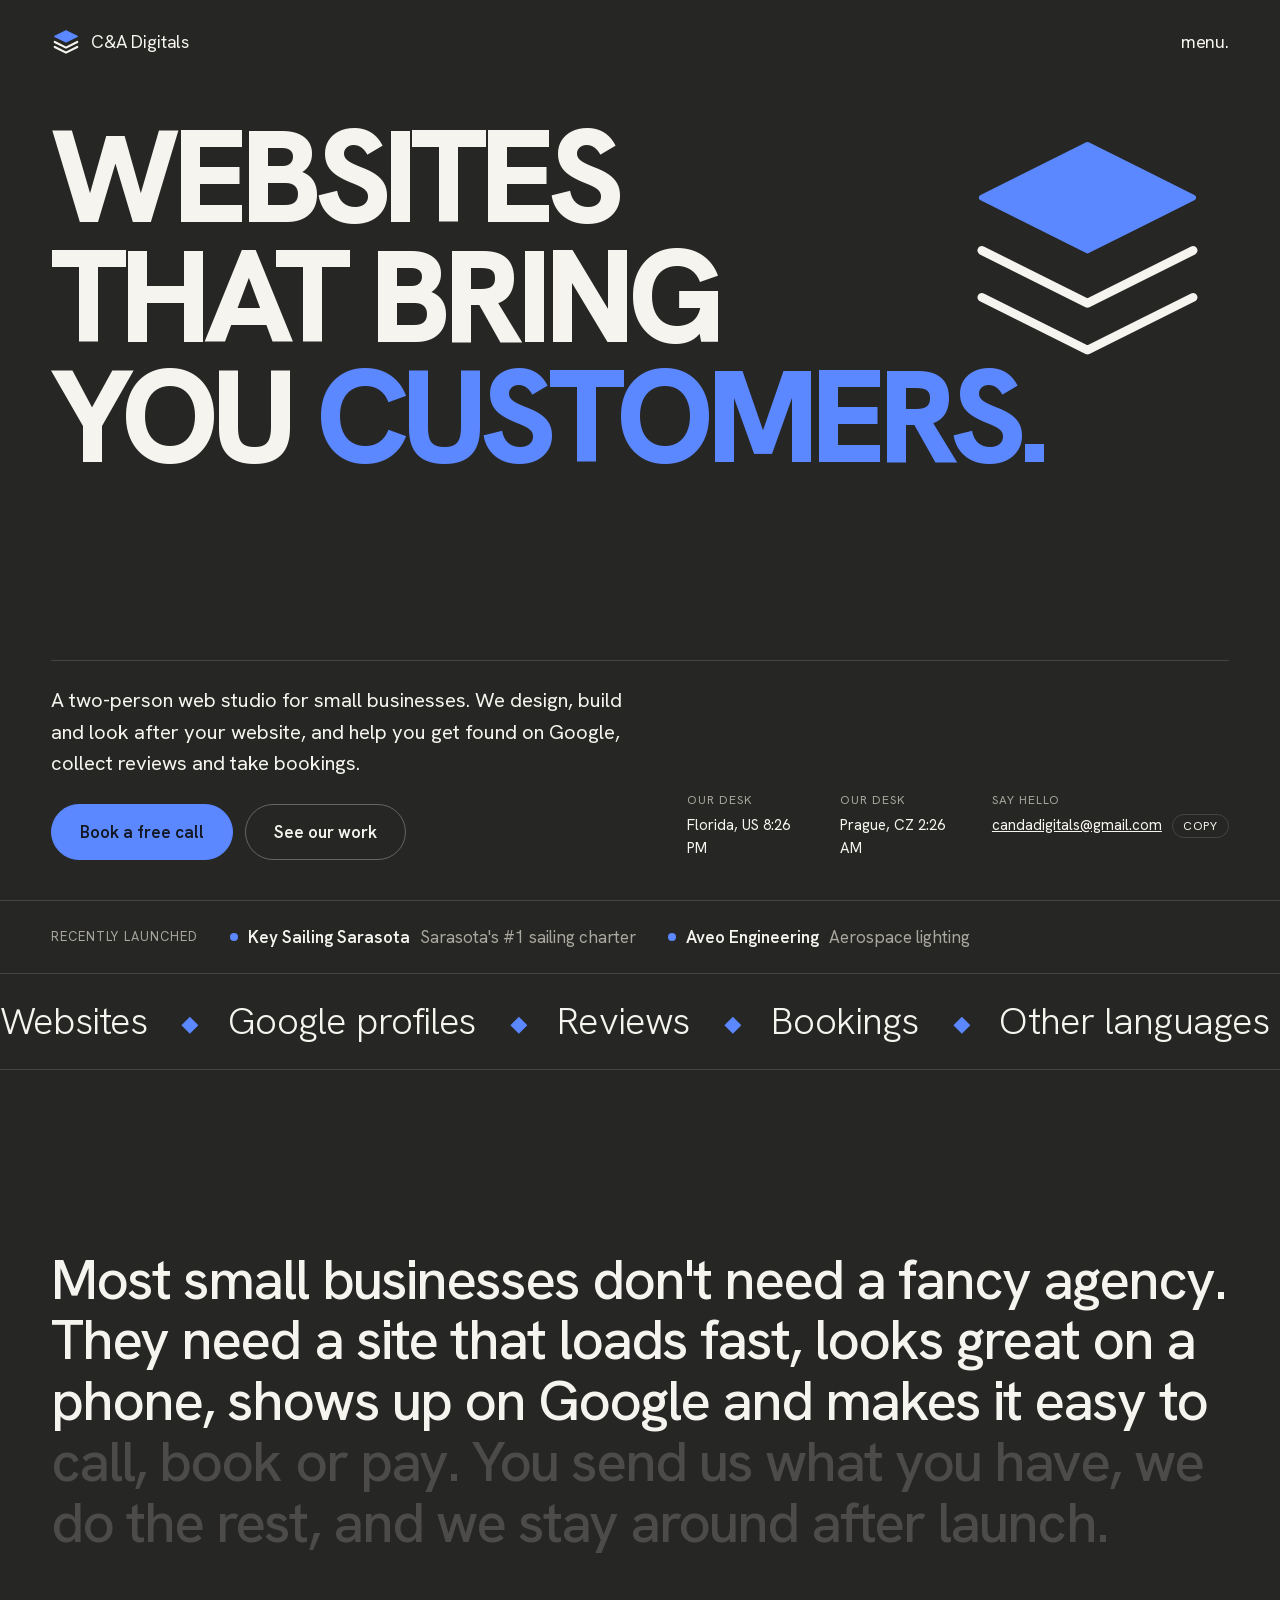
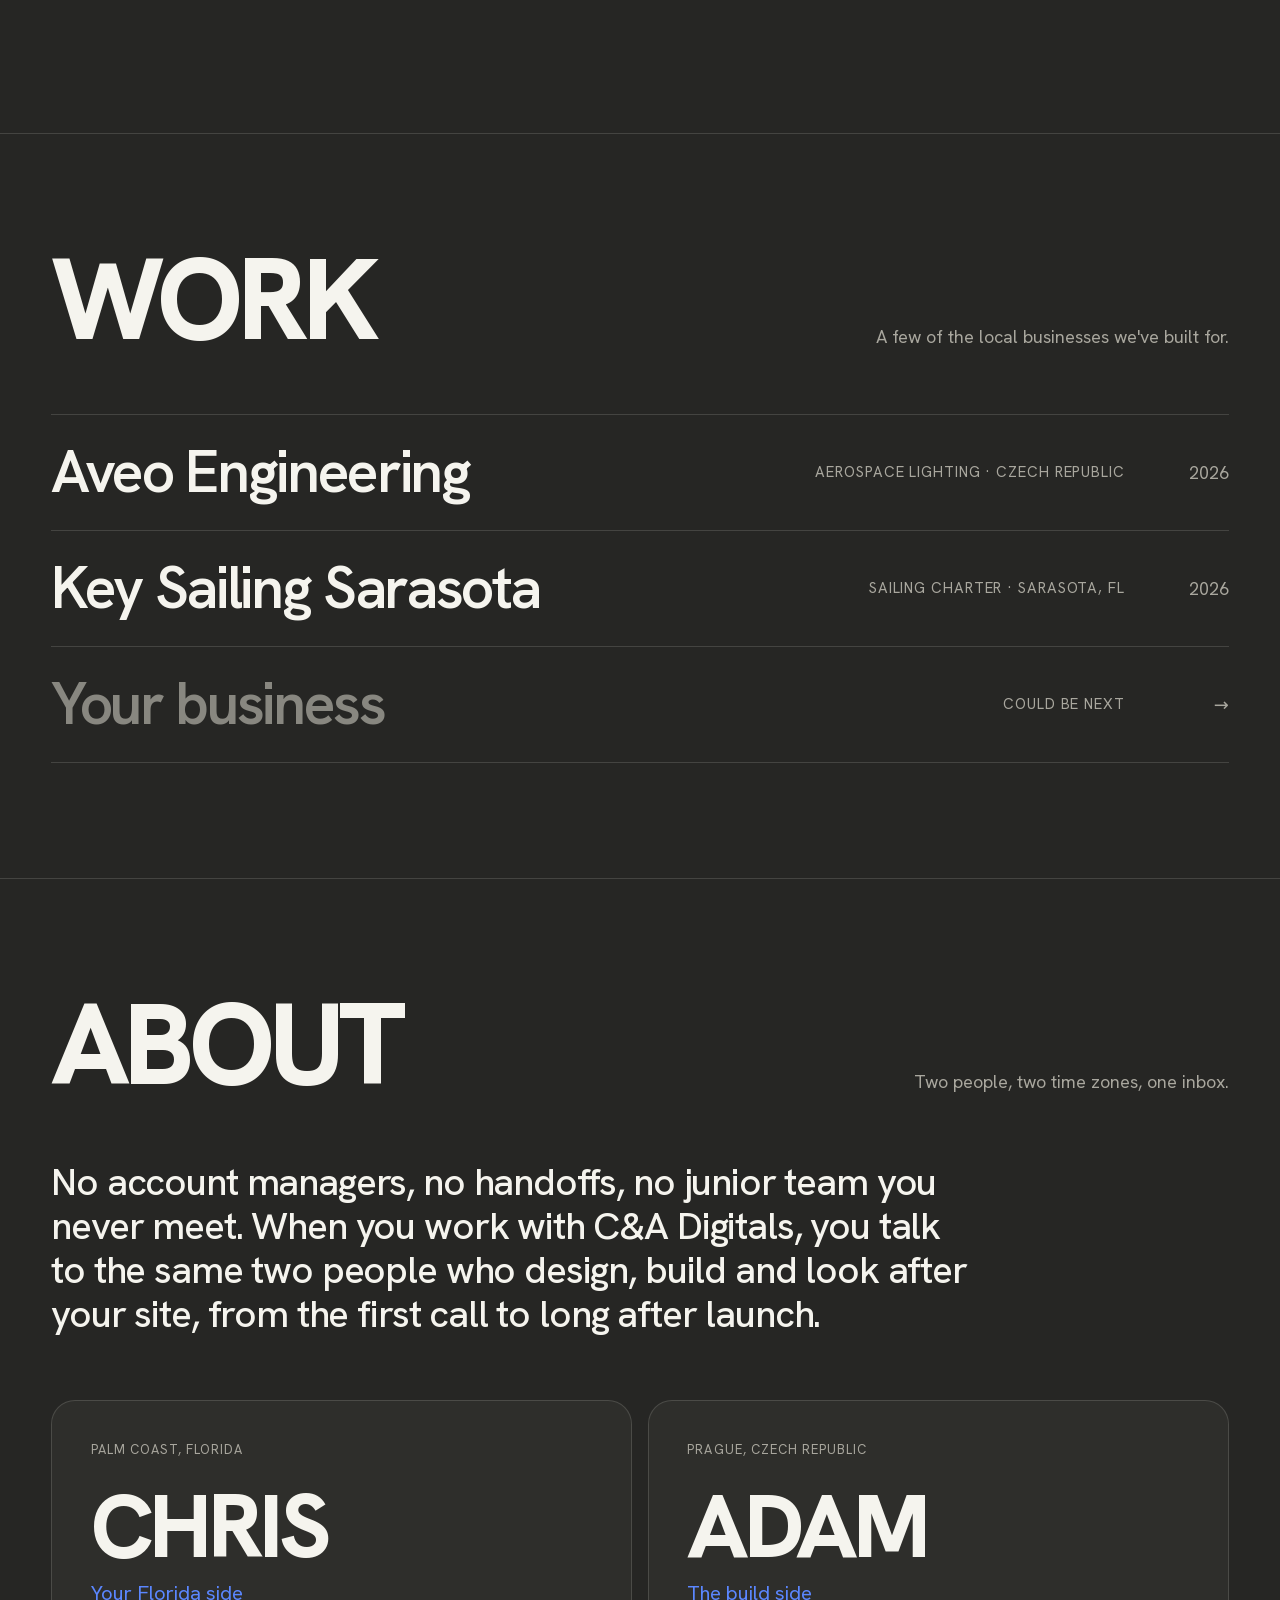
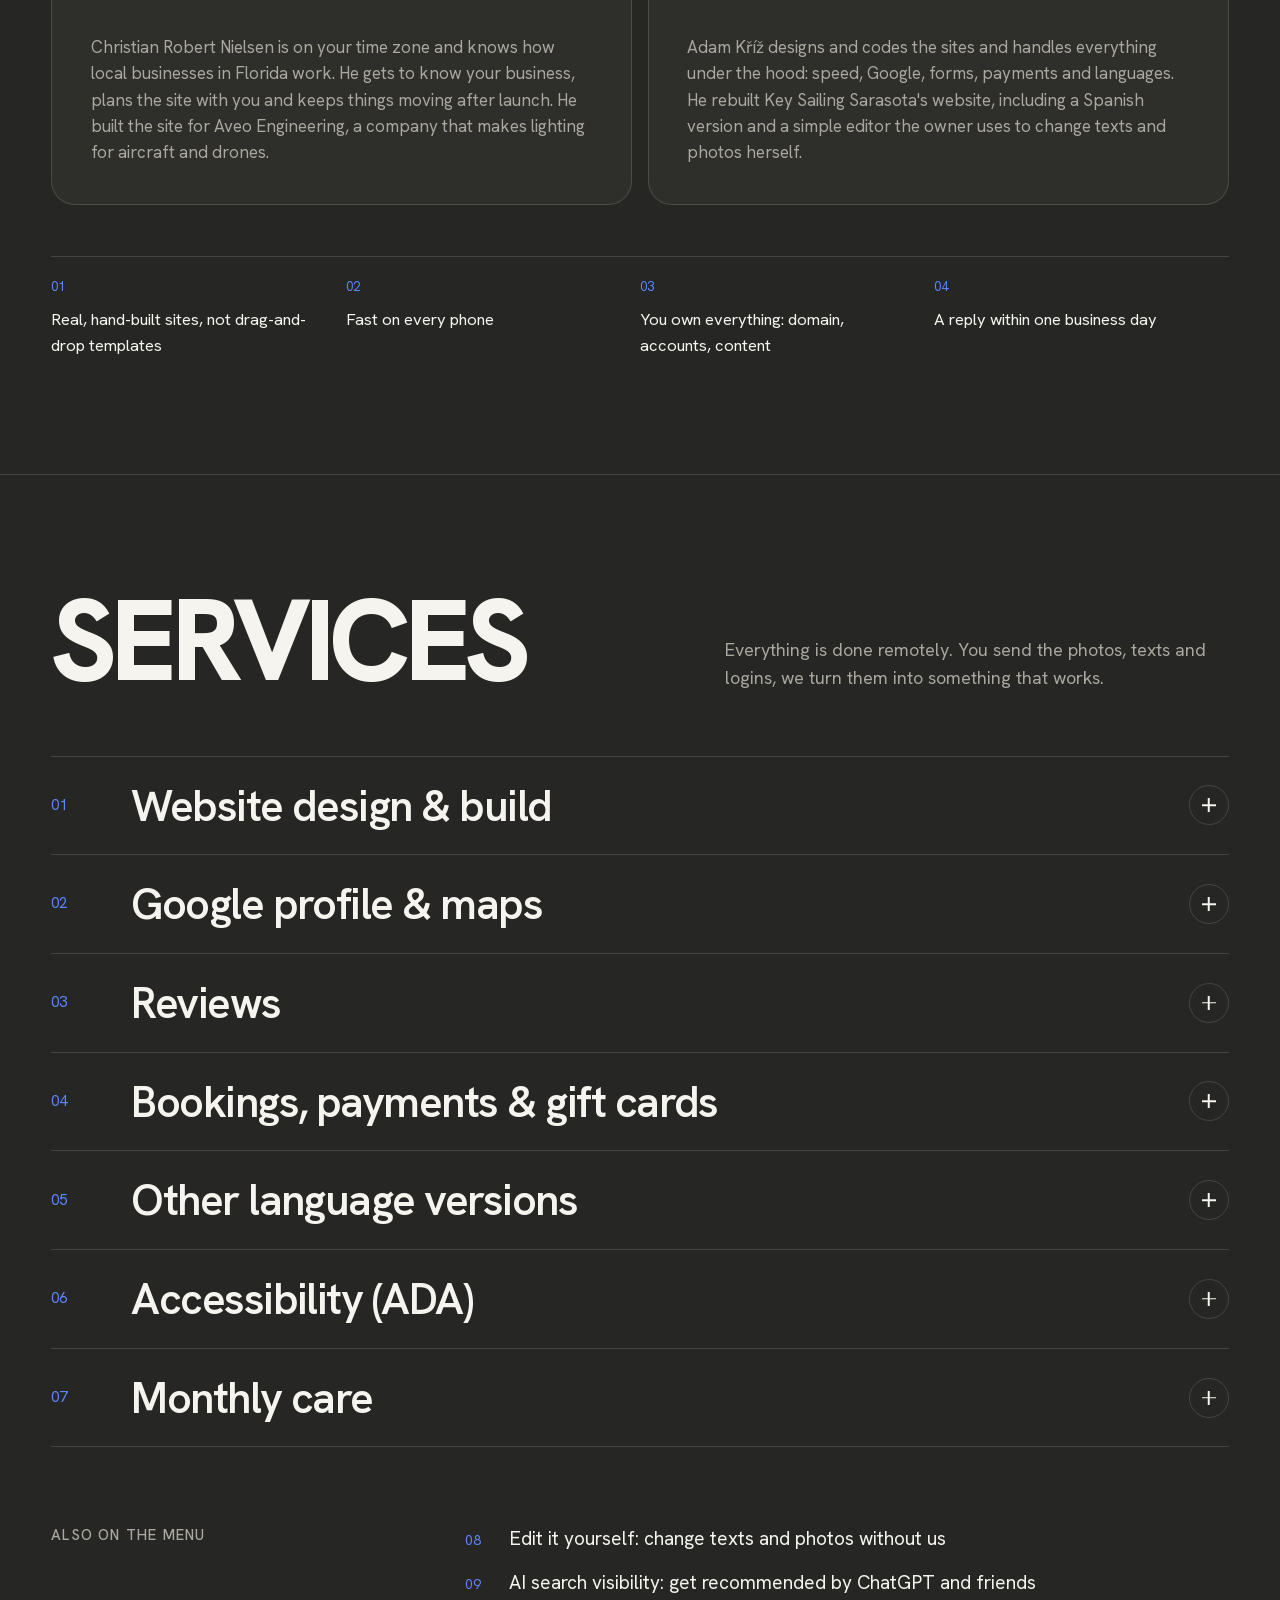
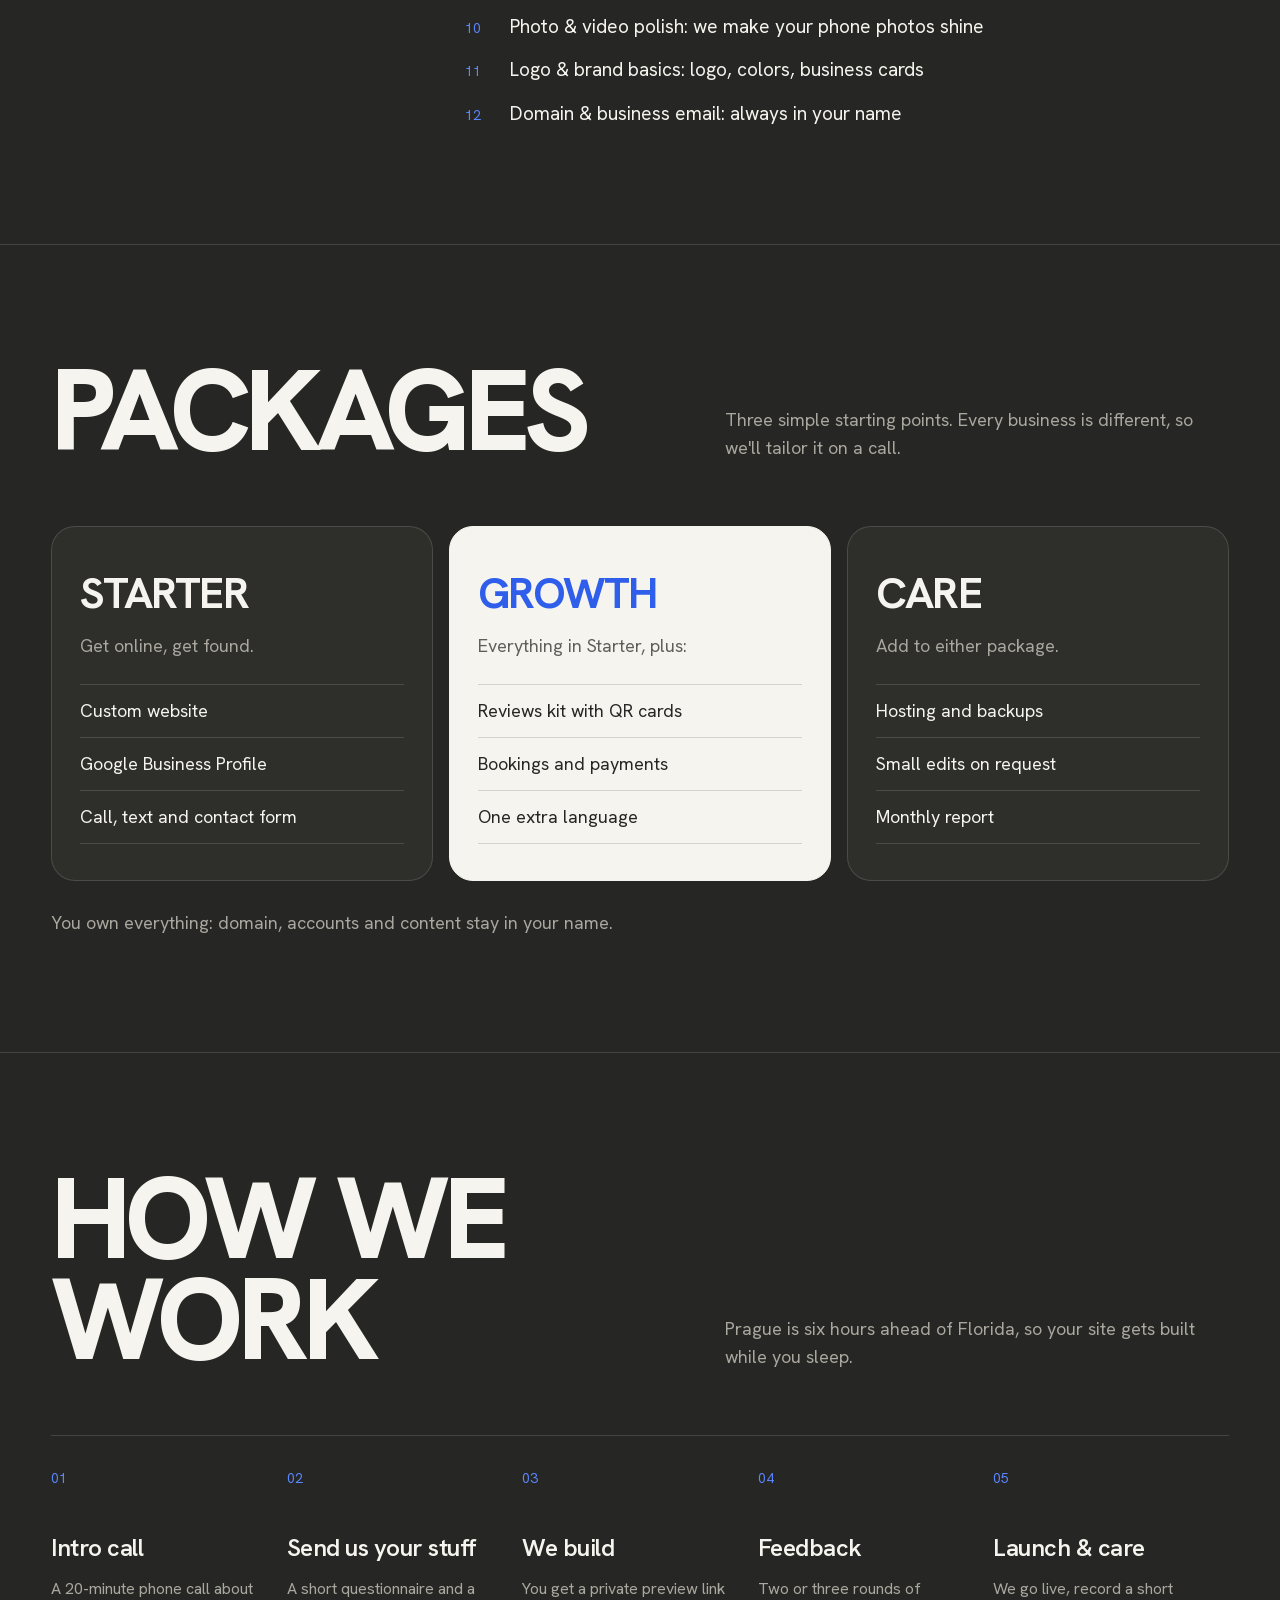
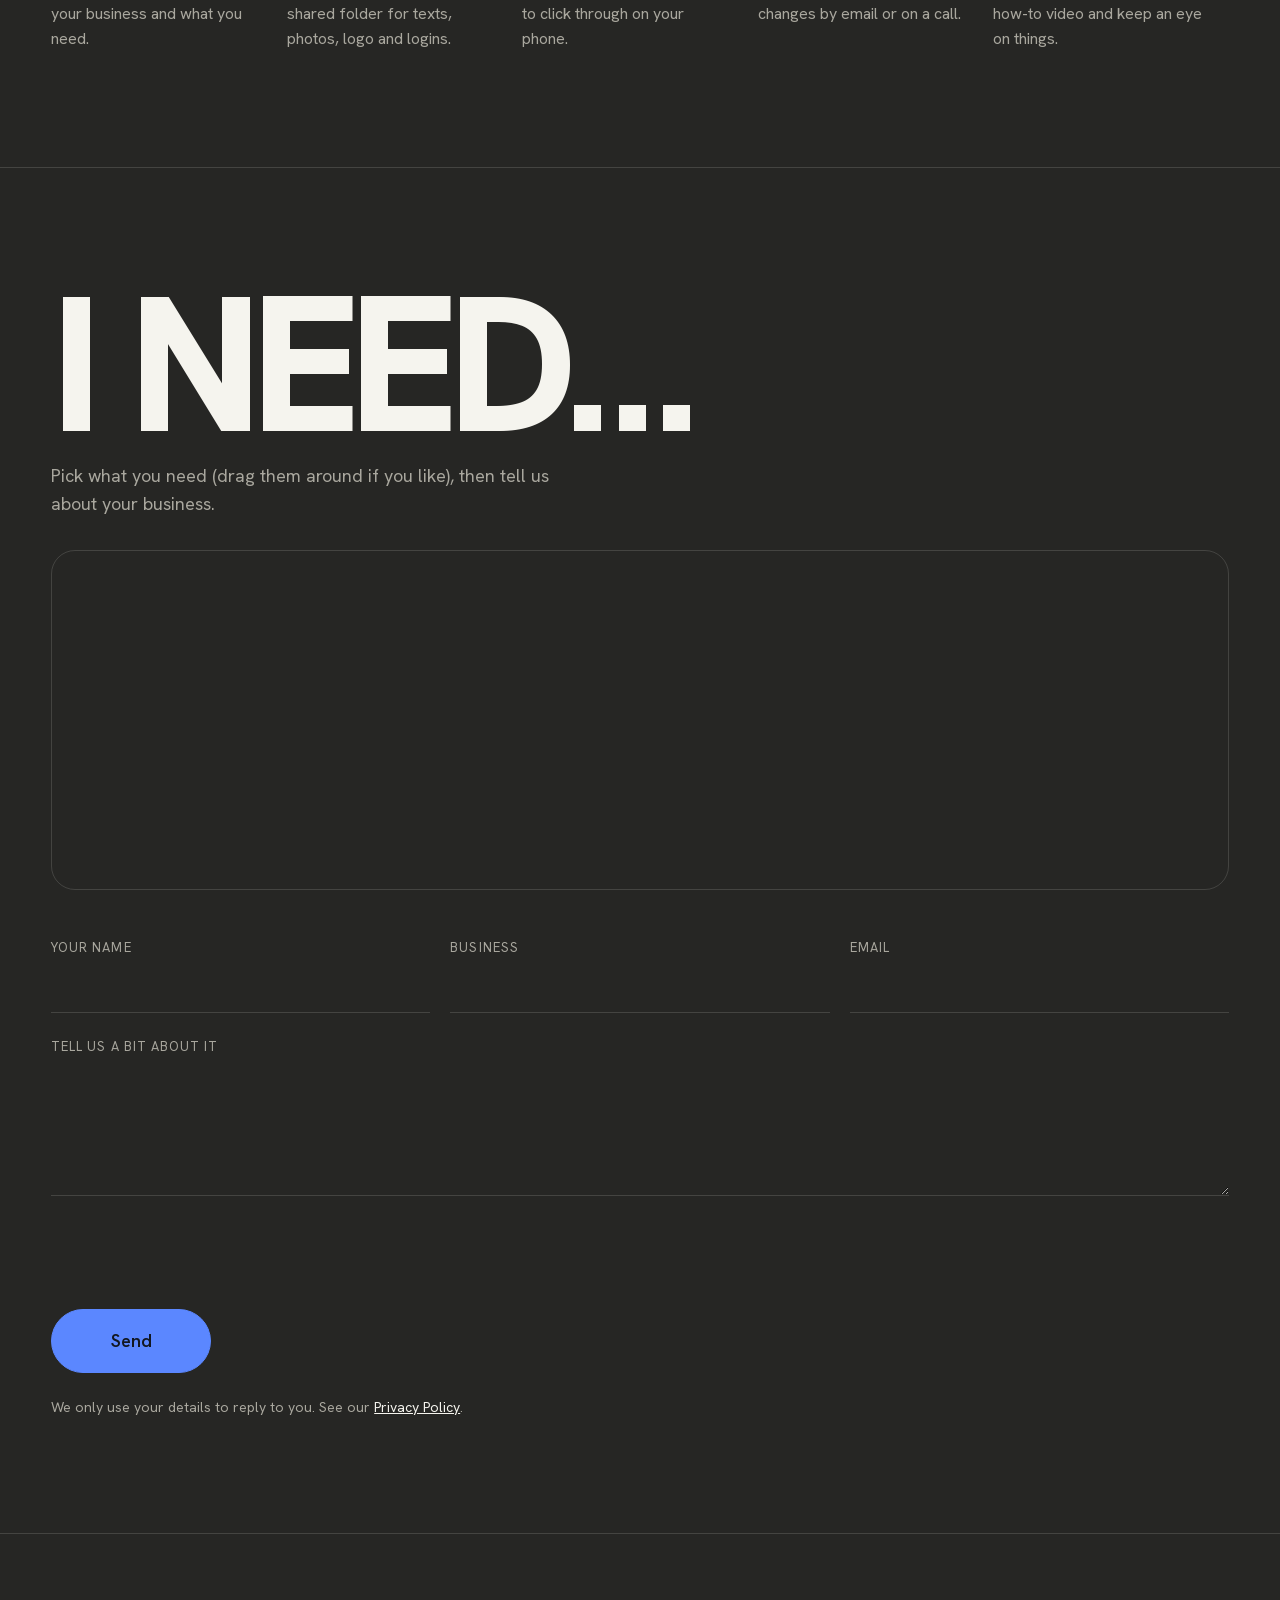
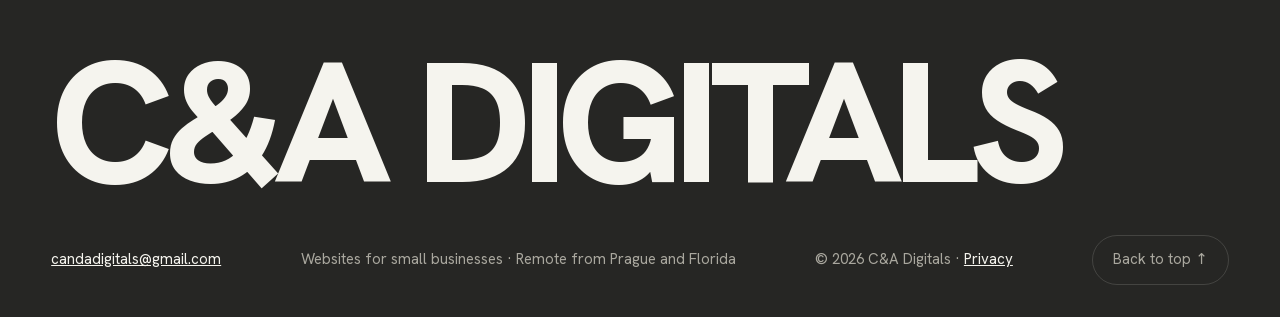
==== commit 9a3466e4: "Add an electric blue accent, hero buttons and a proof strip Blue (#5B87FF, AA on the dark background" ====
--- a/site/index.html
+++ b/site/index.html
@@ -63,7 +63,7 @@
 }
 </script>
 <link rel="preload" href="fonts/hanken-grotesk-latin.woff2" as="font" type="font/woff2" crossorigin>
-<link rel="stylesheet" href="style.css?v=21">
+<link rel="stylesheet" href="style.css?v=22">
 <script>document.documentElement.classList.add('js')</script>
 </head>
 <body>
@@ -73,7 +73,7 @@
 <header class="header">
   <div class="header-fade" aria-hidden="true"><span></span><span></span></div>
   <a class="brand" href="#top" aria-label="C&amp;A Digitals, back to top">
-    <svg class="brand-mark" viewBox="0 0 96 96" aria-hidden="true"><polygon points="48,12 84,30 48,48 12,30" fill="#888780" stroke="#888780" stroke-width="4" stroke-linejoin="round"/><path d="M12 48 L48 66 L84 48 M12 64 L48 82 L84 64" fill="none" stroke="currentColor" stroke-width="7" stroke-linecap="round" stroke-linejoin="round"/></svg>
+    <svg class="brand-mark" viewBox="0 0 96 96" aria-hidden="true"><polygon class="accent-fill" points="48,12 84,30 48,48 12,30" stroke-width="4" stroke-linejoin="round"/><path d="M12 48 L48 66 L84 48 M12 64 L48 82 L84 64" fill="none" stroke="currentColor" stroke-width="7" stroke-linecap="round" stroke-linejoin="round"/></svg>
     <span>C&amp;A Digitals</span>
   </a>
   <button class="menu-btn" type="button" aria-expanded="false" aria-controls="menu">
@@ -100,19 +100,25 @@
     <h1 class="hero-title" aria-label="Websites that bring you customers.">
       <span class="line"><span class="word">Websites</span></span>
       <span class="line"><span class="word">that</span> <span class="word">bring</span></span>
-      <span class="line"><span class="word">you</span> <span class="word">customers.</span></span>
+      <span class="line"><span class="word">you</span> <span class="word accent">customers.</span></span>
     </h1>
 
     <div class="hero-layers" aria-hidden="true">
       <svg viewBox="-20 -80 136 256">
         <g class="layer layer-3"><path d="M12 64 L48 82 L84 64" fill="none" stroke="currentColor" stroke-width="3" stroke-linecap="round" stroke-linejoin="round"/></g>
         <g class="layer layer-2"><path d="M12 48 L48 66 L84 48" fill="none" stroke="currentColor" stroke-width="3" stroke-linecap="round" stroke-linejoin="round"/></g>
-        <g class="layer layer-1"><polygon points="48,12 84,30 48,48 12,30" fill="#888780" stroke="#888780" stroke-width="2" stroke-linejoin="round"/></g>
+        <g class="layer layer-1"><polygon class="accent-fill" points="48,12 84,30 48,48 12,30" stroke-width="2" stroke-linejoin="round"/></g>
       </svg>
     </div>
 
     <div class="hero-bottom">
-      <p class="hero-lead fade">C&amp;A Digitals is Chris and Adam, a two-person web studio. We design, build and look after websites for small businesses across the US, fully remote.</p>
+      <div class="hero-intro">
+        <p class="hero-lead fade">A two-person web studio for small businesses. We design, build and look after your website, and help you get found on Google, collect reviews and take bookings.</p>
+        <div class="hero-ctas fade">
+          <a class="btn magnetic" href="#contact"><span>Book a free call</span></a>
+          <a class="btn btn-ghost magnetic" href="#work"><span>See our work</span></a>
+        </div>
+      </div>
 
       <dl class="hero-meta fade">
         <div class="clock" data-tz="America/New_York">
@@ -134,6 +140,15 @@
       </dl>
     </div>
   </section>
+
+  <!-- Proof -->
+  <div class="proof">
+    <p class="proof-label">Recently launched</p>
+    <ul class="proof-list">
+      <li><a href="https://siestakeysailing.com/" target="_blank" rel="noopener"><strong>Key Sailing Sarasota</strong> <span>Sarasota's #1 sailing charter</span></a></li>
+      <li><a href="https://www.aveoengineering.com" target="_blank" rel="noopener"><strong>Aveo Engineering</strong> <span>Aerospace lighting</span></a></li>
+    </ul>
+  </div>
 
   <!-- Marquee -->
   <div class="marquee" aria-hidden="true">
--- a/site/style.css
+++ b/site/style.css
@@ -17,6 +17,11 @@
   --ink: #F5F4EE;
   --muted: #A9A79E;
   --gray: #888780;
+  /* Accent: electric blue. #5B87FF passes 4.5:1 on --bg; on it use --accent-ink (5.4:1).
+     On light surfaces (menu overlay, Growth card) use --accent-deep (4.9:1 on cream). */
+  --accent: #5B87FF;
+  --accent-ink: #121721;
+  --accent-deep: #2F5EEB;
   --line: rgba(245, 244, 238, 0.14);
   --pad: clamp(16px, 4vw, 56px);
   --font: "Hanken Grotesk", system-ui, -apple-system, "Segoe UI", sans-serif;
@@ -43,7 +48,9 @@
 a { color: inherit; }
 img, svg { display: block; max-width: 100%; }
 button { font: inherit; color: inherit; cursor: pointer; }
-:focus-visible { outline: 2px solid var(--ink); outline-offset: 3px; }
+:focus-visible { outline: 2px solid var(--accent); outline-offset: 3px; }
+.accent { color: var(--accent); }
+.accent-fill { fill: var(--accent); stroke: var(--accent); }
 
 .skip {
   position: absolute; left: 16px; top: -60px; z-index: 100;
@@ -112,7 +119,7 @@
   letter-spacing: -0.04em; text-transform: uppercase; text-decoration: none;
 }
 .menu a small { font-size: 14px; font-weight: 500; letter-spacing: 0; }
-.menu a:hover { color: var(--gray); }
+.menu a:hover { color: var(--accent-deep); }
 .menu-foot { margin: auto 0 0; font-size: 16px; }
 
 /* Hero */
@@ -153,6 +160,21 @@
   align-items: end; margin-top: 56px; padding-top: 24px; border-top: 1px solid var(--line);
 }
 .hero-lead { margin: 0; max-width: 34em; font-size: clamp(18px, 1.6vw, 22px); }
+.hero-ctas { display: flex; flex-wrap: wrap; gap: 12px; margin-top: 24px; }
+.hero-ctas .btn { min-height: 56px; min-width: 0; padding: 0 28px; font-size: 17px; }
+
+/* Proof strip right under the hero */
+.proof {
+  display: flex; flex-wrap: wrap; align-items: center; gap: 12px 32px;
+  padding: 22px var(--pad); border-top: 1px solid var(--line);
+}
+.proof-label { margin: 0; color: var(--muted); font-size: 13px; text-transform: uppercase; letter-spacing: 0.08em; }
+.proof-list { list-style: none; margin: 0; padding: 0; display: flex; flex-wrap: wrap; gap: 12px 32px; }
+.proof-list a { text-decoration: none; font-size: 17px; }
+.proof-list a::before { content: ""; display: inline-block; width: 8px; height: 8px; margin-right: 10px; border-radius: 50%; background: var(--accent); vertical-align: 2px; }
+.proof-list strong { font-weight: 600; }
+.proof-list span { color: var(--muted); margin-left: 6px; }
+.proof-list a:hover strong { color: var(--accent); }
 .hero-meta { margin: 0; display: grid; grid-template-columns: repeat(3, auto); gap: 28px; justify-content: end; font-size: 15px; }
 .hero-meta dt { color: var(--muted); text-transform: uppercase; font-size: 12px; letter-spacing: 0.08em; margin-bottom: 4px; }
 .hero-meta dd { margin: 0; }
@@ -170,7 +192,7 @@
 .marquee span {
   font-size: clamp(22px, 3vw, 40px); font-weight: 300; letter-spacing: -0.02em; padding-right: 0.9em; white-space: nowrap;
 }
-.marquee span::after { content: ""; display: inline-block; width: 0.32em; height: 0.32em; margin-left: 0.9em; background: var(--gray); transform: rotate(45deg) translateY(-0.1em); }
+.marquee span::after { content: ""; display: inline-block; width: 0.32em; height: 0.32em; margin-left: 0.9em; background: var(--accent); transform: rotate(45deg) translateY(-0.1em); }
 @keyframes marquee { to { transform: translateX(-50%); } }
 
 /* Intro */
@@ -229,14 +251,14 @@
   margin: 0; font-weight: 800; text-transform: uppercase;
   font-size: clamp(56px, 7vw, 112px); line-height: 0.85; letter-spacing: -0.05em;
 }
-.person-role { margin: 14px 0 24px; color: var(--gray); font-size: clamp(18px, 1.6vw, 22px); }
+.person-role { margin: 14px 0 24px; color: var(--accent); font-size: clamp(18px, 1.6vw, 22px); }
 .person p:last-child { margin: 0; color: var(--muted); font-size: clamp(17px, 1.3vw, 19px); }
 .promises {
   list-style: none; margin: clamp(32px, 4vw, 56px) 0 0; padding: 0;
   display: grid; grid-template-columns: repeat(4, minmax(0, 1fr)); border-top: 1px solid var(--line);
 }
 .promises li { padding: 20px 20px 0 0; font-size: clamp(16px, 1.3vw, 19px); }
-.promises span { display: block; margin-bottom: 10px; color: var(--muted); font-size: 13px; font-variant-numeric: tabular-nums; }
+.promises span { display: block; margin-bottom: 10px; color: var(--accent); font-size: 13px; font-variant-numeric: tabular-nums; }
 
 /* Services accordion */
 .acc { border-top: 1px solid var(--line); }
@@ -246,12 +268,12 @@
   padding: 26px 0; cursor: pointer; list-style: none;
 }
 .acc-item summary::-webkit-details-marker { display: none; }
-.acc-num { color: var(--muted); font-size: 15px; font-variant-numeric: tabular-nums; }
+.acc-num { color: var(--accent); font-size: 15px; font-variant-numeric: tabular-nums; }
 .acc-title { font-size: clamp(24px, 3.4vw, 48px); font-weight: 600; letter-spacing: -0.035em; line-height: 1.05; }
 .acc-icon { position: relative; width: 40px; height: 40px; border: 1px solid var(--line); border-radius: 50%; transition: transform 0.4s var(--ease), background 0.3s; }
 .acc-icon::before, .acc-icon::after { content: ""; position: absolute; left: 50%; top: 50%; width: 14px; height: 1.5px; background: currentColor; transform: translate(-50%, -50%); }
 .acc-icon::after { transform: translate(-50%, -50%) rotate(90deg); transition: transform 0.4s var(--ease); }
-.acc-item[open] .acc-icon { background: var(--ink); color: var(--bg); }
+.acc-item[open] .acc-icon { background: var(--accent); border-color: var(--accent); color: var(--accent-ink); }
 .acc-item[open] .acc-icon::after { transform: translate(-50%, -50%) rotate(0deg); }
 .acc-item summary:hover .acc-title { color: var(--gray); }
 .acc-body { padding: 0 56px 30px 80px; max-width: 900px; }
@@ -260,7 +282,7 @@
 .extras { margin-top: clamp(48px, 6vw, 88px); display: grid; grid-template-columns: minmax(0, 1fr) minmax(0, 2fr); gap: 32px; }
 .extras-title { margin: 0; font-size: 15px; font-weight: 500; text-transform: uppercase; letter-spacing: 0.08em; color: var(--muted); }
 .extras-list { list-style: none; margin: 0; padding: 0; display: grid; gap: 14px; font-size: clamp(17px, 1.5vw, 21px); }
-.extras-list span { display: inline-block; width: 44px; color: var(--muted); font-size: 14px; font-variant-numeric: tabular-nums; }
+.extras-list span { display: inline-block; width: 44px; color: var(--accent); font-size: 14px; font-variant-numeric: tabular-nums; }
 
 /* Packages */
 .pkg-grid { display: grid; grid-template-columns: repeat(3, minmax(0, 1fr)); gap: 16px; }
@@ -275,15 +297,16 @@
 .pkg li { padding: 12px 0; border-bottom: 1px solid var(--line); }
 .pkg-feature { background: var(--ink); color: var(--bg); border-color: var(--ink); }
 .pkg-feature .pkg-sub { color: #5F5E5A; }
+.pkg-feature h3 { color: var(--accent-deep); }
 .pkg-feature ul, .pkg-feature li { border-color: rgba(38, 38, 36, 0.16); }
 .pkg-note { margin: 28px 0 0; color: var(--muted); }
 
 /* Process */
 .steps { list-style: none; margin: 0; padding: 0; display: grid; grid-template-columns: repeat(5, minmax(0, 1fr)); gap: 0; position: relative; }
 .steps::before { content: ""; position: absolute; left: 0; right: 0; top: 0; height: 1px; background: var(--line); }
-.steps::after { content: ""; position: absolute; left: 0; top: 0; height: 1px; width: 100%; background: var(--ink); transform-origin: left; transform: scaleX(var(--progress, 1)); }
+.steps::after { content: ""; position: absolute; left: 0; top: 0; height: 2px; width: 100%; background: var(--accent); transform-origin: left; transform: scaleX(var(--progress, 1)); }
 .step { padding: 28px 24px 0 0; }
-.step-num { display: inline-block; font-size: 14px; color: var(--muted); margin-bottom: 40px; font-variant-numeric: tabular-nums; }
+.step-num { display: inline-block; font-size: 14px; color: var(--accent); margin-bottom: 40px; font-variant-numeric: tabular-nums; }
 .step h3 { margin: 0 0 10px; font-size: clamp(20px, 1.9vw, 26px); font-weight: 600; letter-spacing: -0.02em; }
 .step p { margin: 0; color: var(--muted); font-size: 16px; }
 
@@ -305,7 +328,7 @@
 }
 .chips.is-physics .chip { position: absolute; left: 0; top: 0; will-change: transform; cursor: grab; padding: 13px 25px; font-size: 20px; }
 .chips.is-grabbing, .chips.is-grabbing .chip { cursor: grabbing; }
-.chip[aria-pressed="true"] { background: var(--ink); color: var(--bg); }
+.chip[aria-pressed="true"] { background: var(--accent); border-color: var(--accent); color: var(--accent-ink); }
 
 .form { position: relative; display: grid; grid-template-columns: repeat(3, minmax(0, 1fr)); gap: 24px 20px; }
 .field { display: grid; gap: 6px; }
@@ -329,9 +352,11 @@
 .btn {
   display: inline-flex; align-items: center; justify-content: center;
   min-width: 160px; min-height: 64px; padding: 0 36px;
-  background: var(--ink); color: var(--bg); border: 0; border-radius: 999px;
-  font-size: 18px; font-weight: 600;
-}
+  background: var(--accent); color: var(--accent-ink); border: 1px solid var(--accent); border-radius: 999px;
+  font-size: 18px; font-weight: 600; text-decoration: none;
+}
+.btn-ghost { background: transparent; color: var(--ink); border-color: rgba(245, 244, 238, 0.3); }
+.btn-ghost:hover { border-color: var(--ink); }
 .btn span, .to-top span { display: inline-block; pointer-events: none; }
 
 /* Footer */
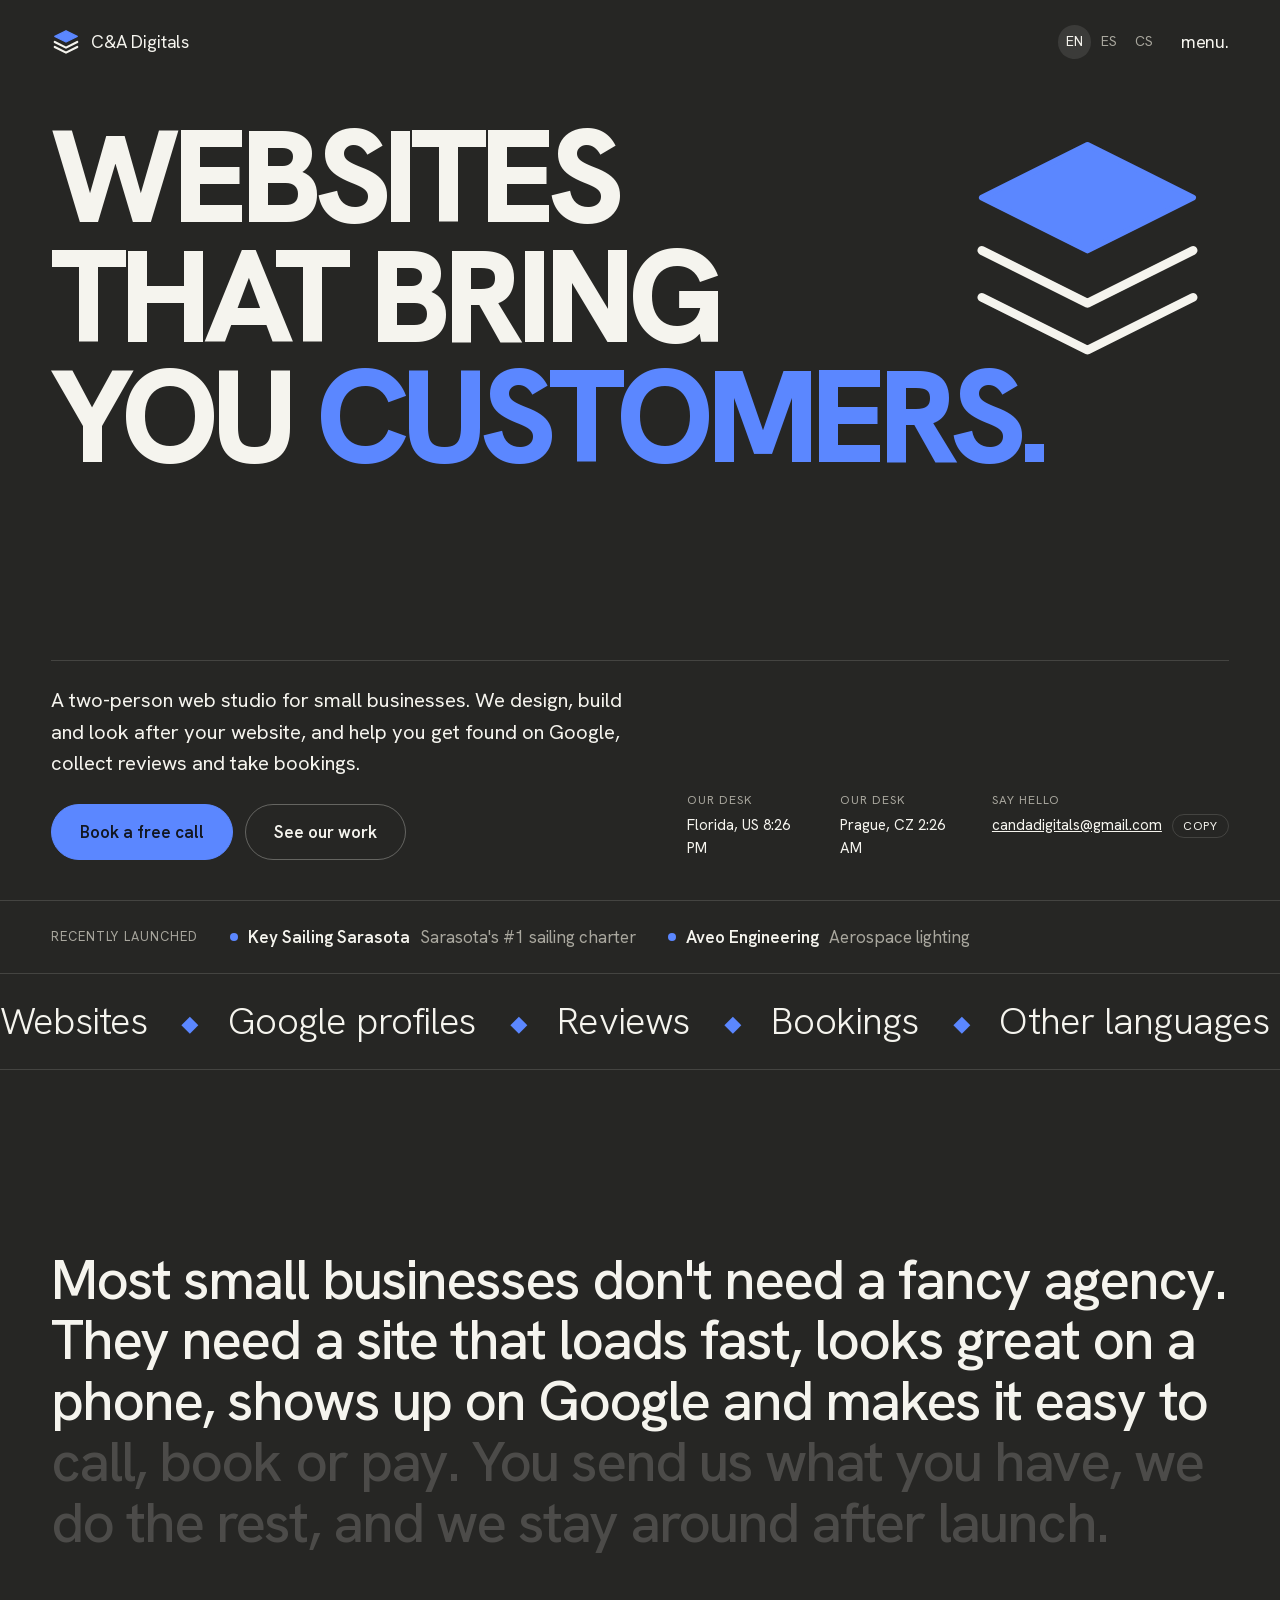
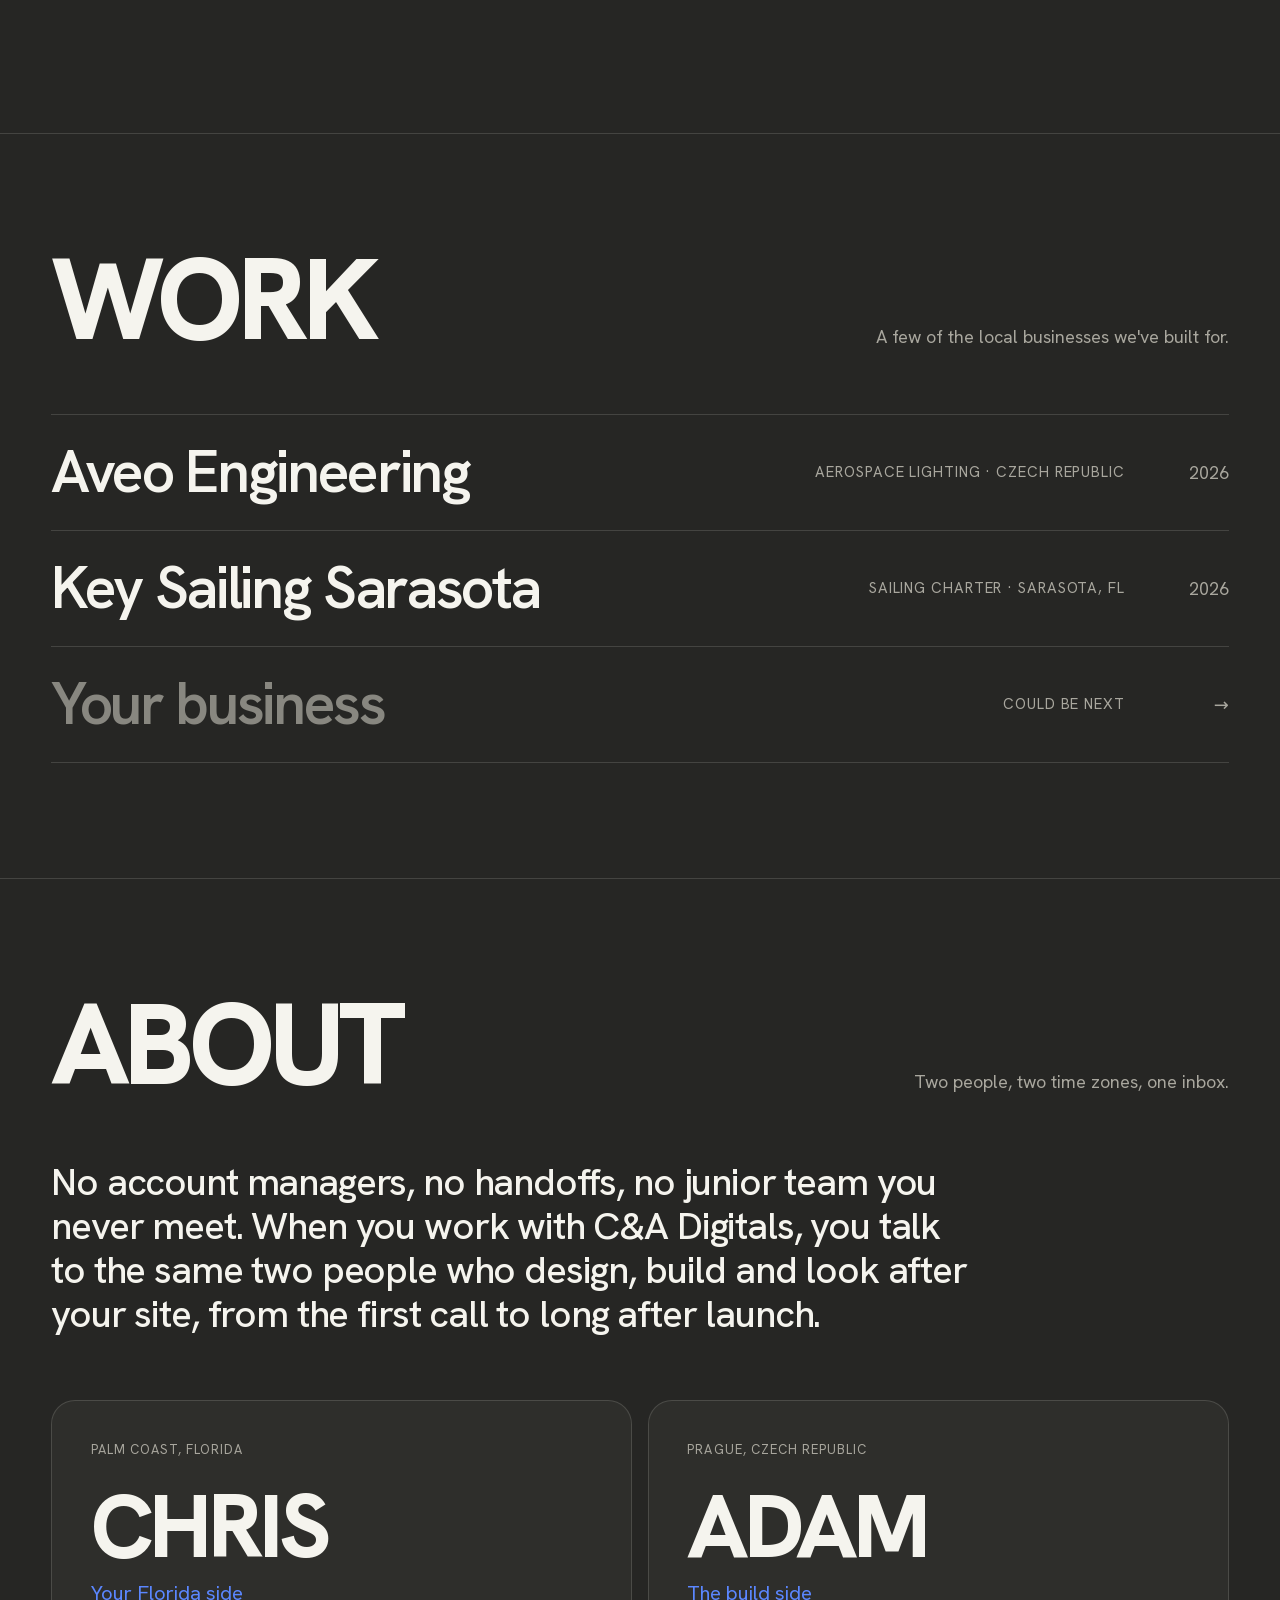
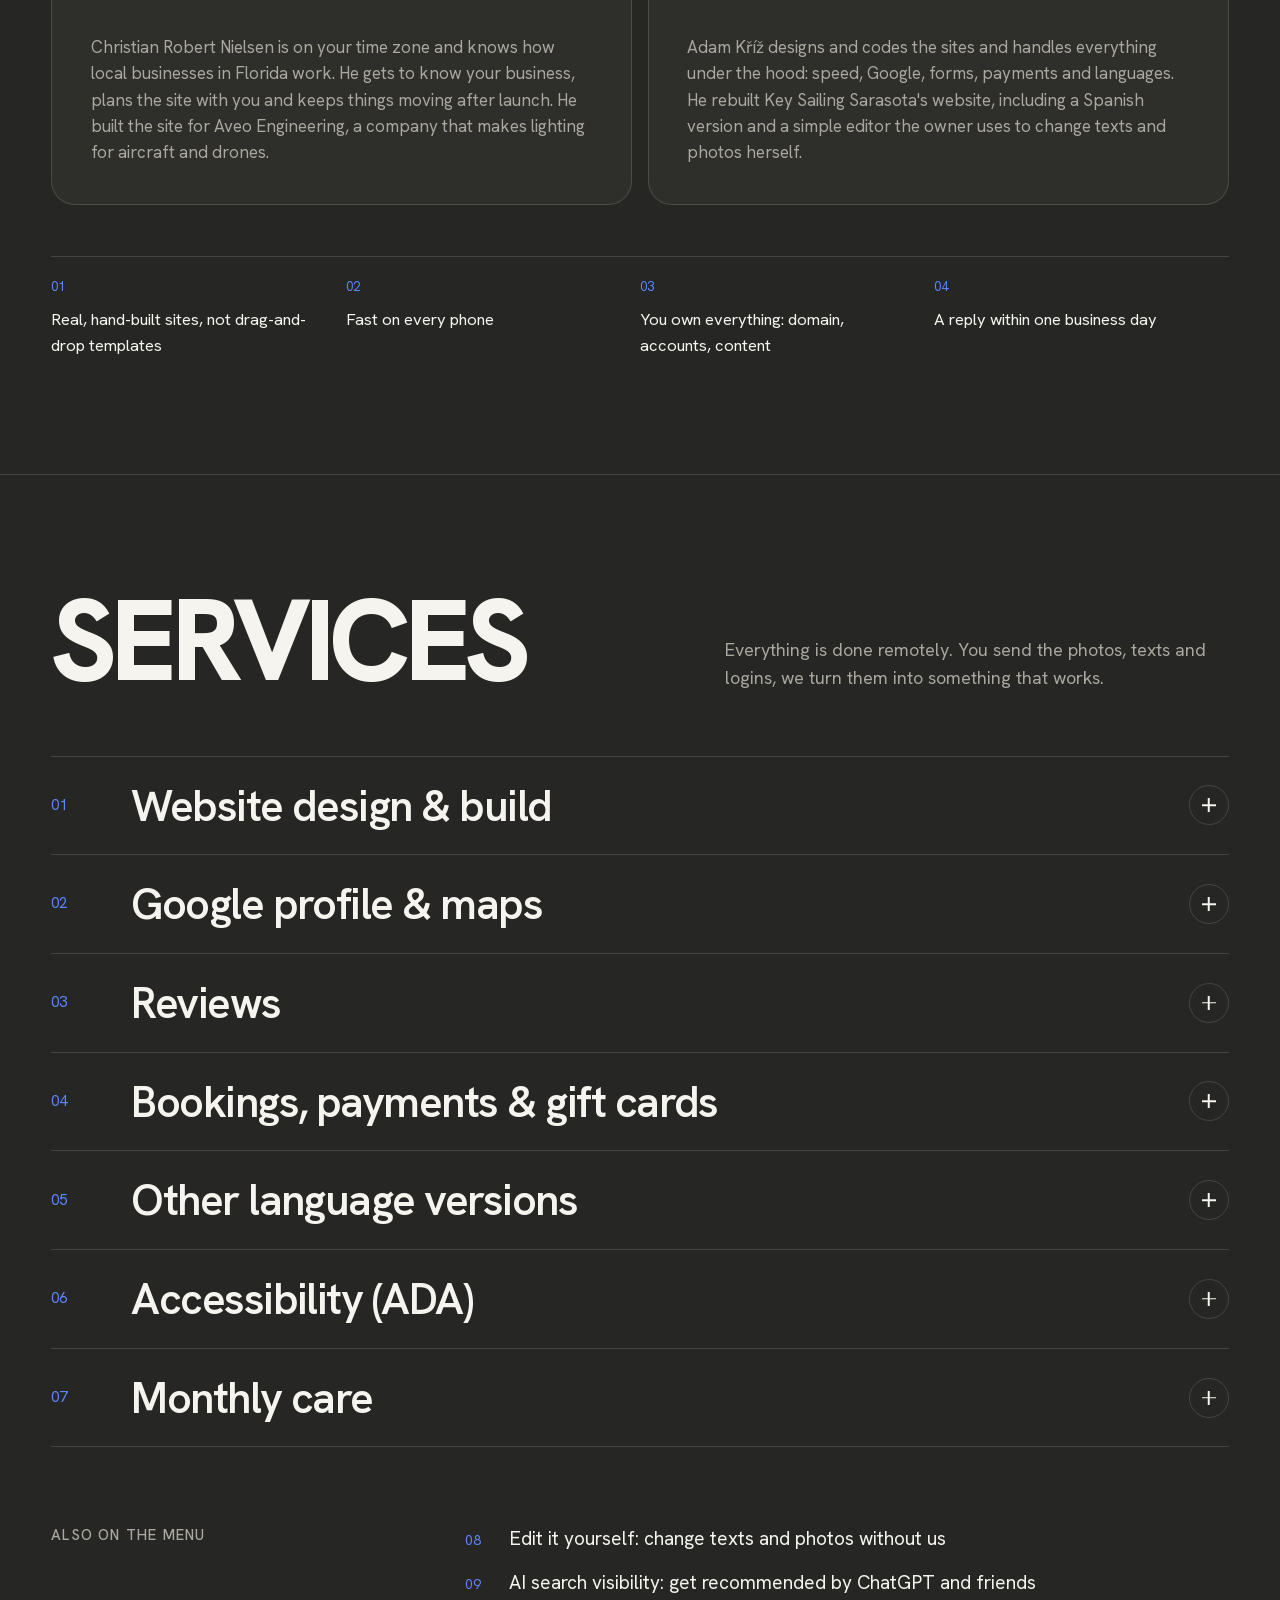
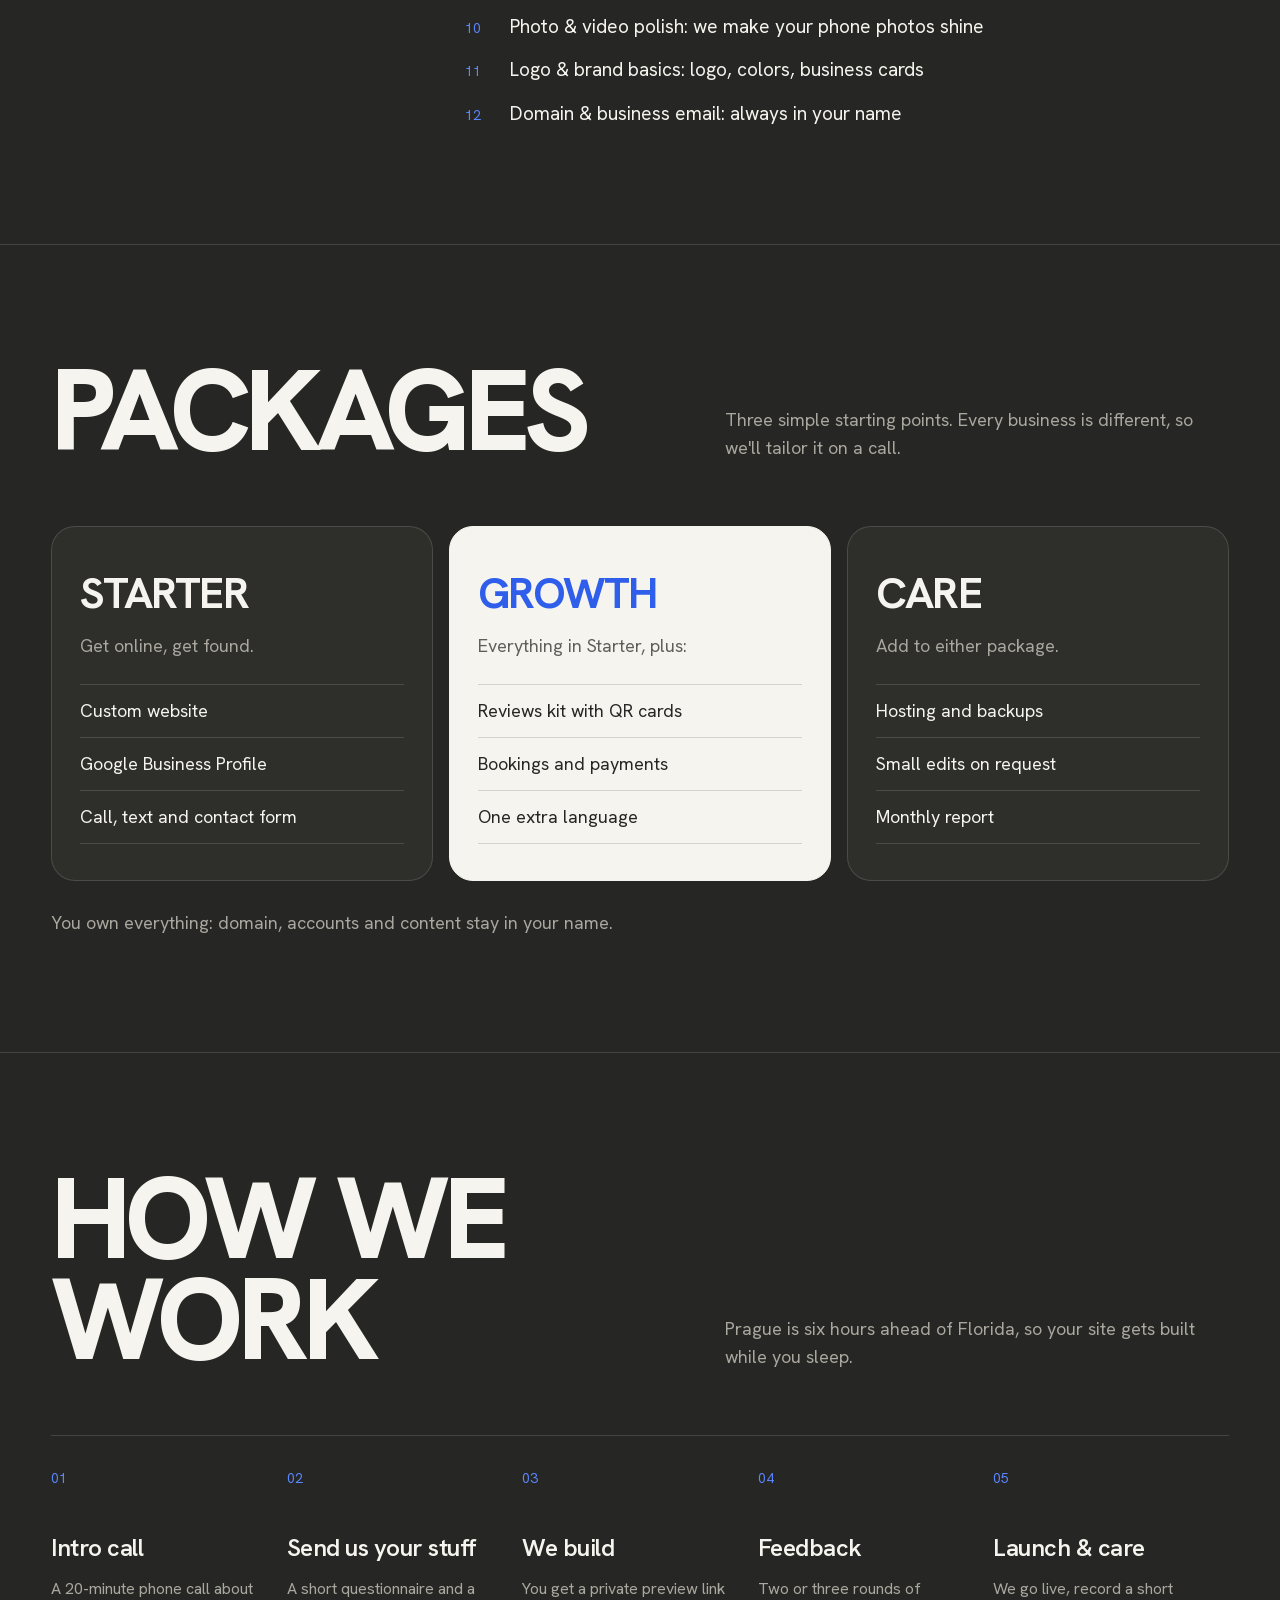
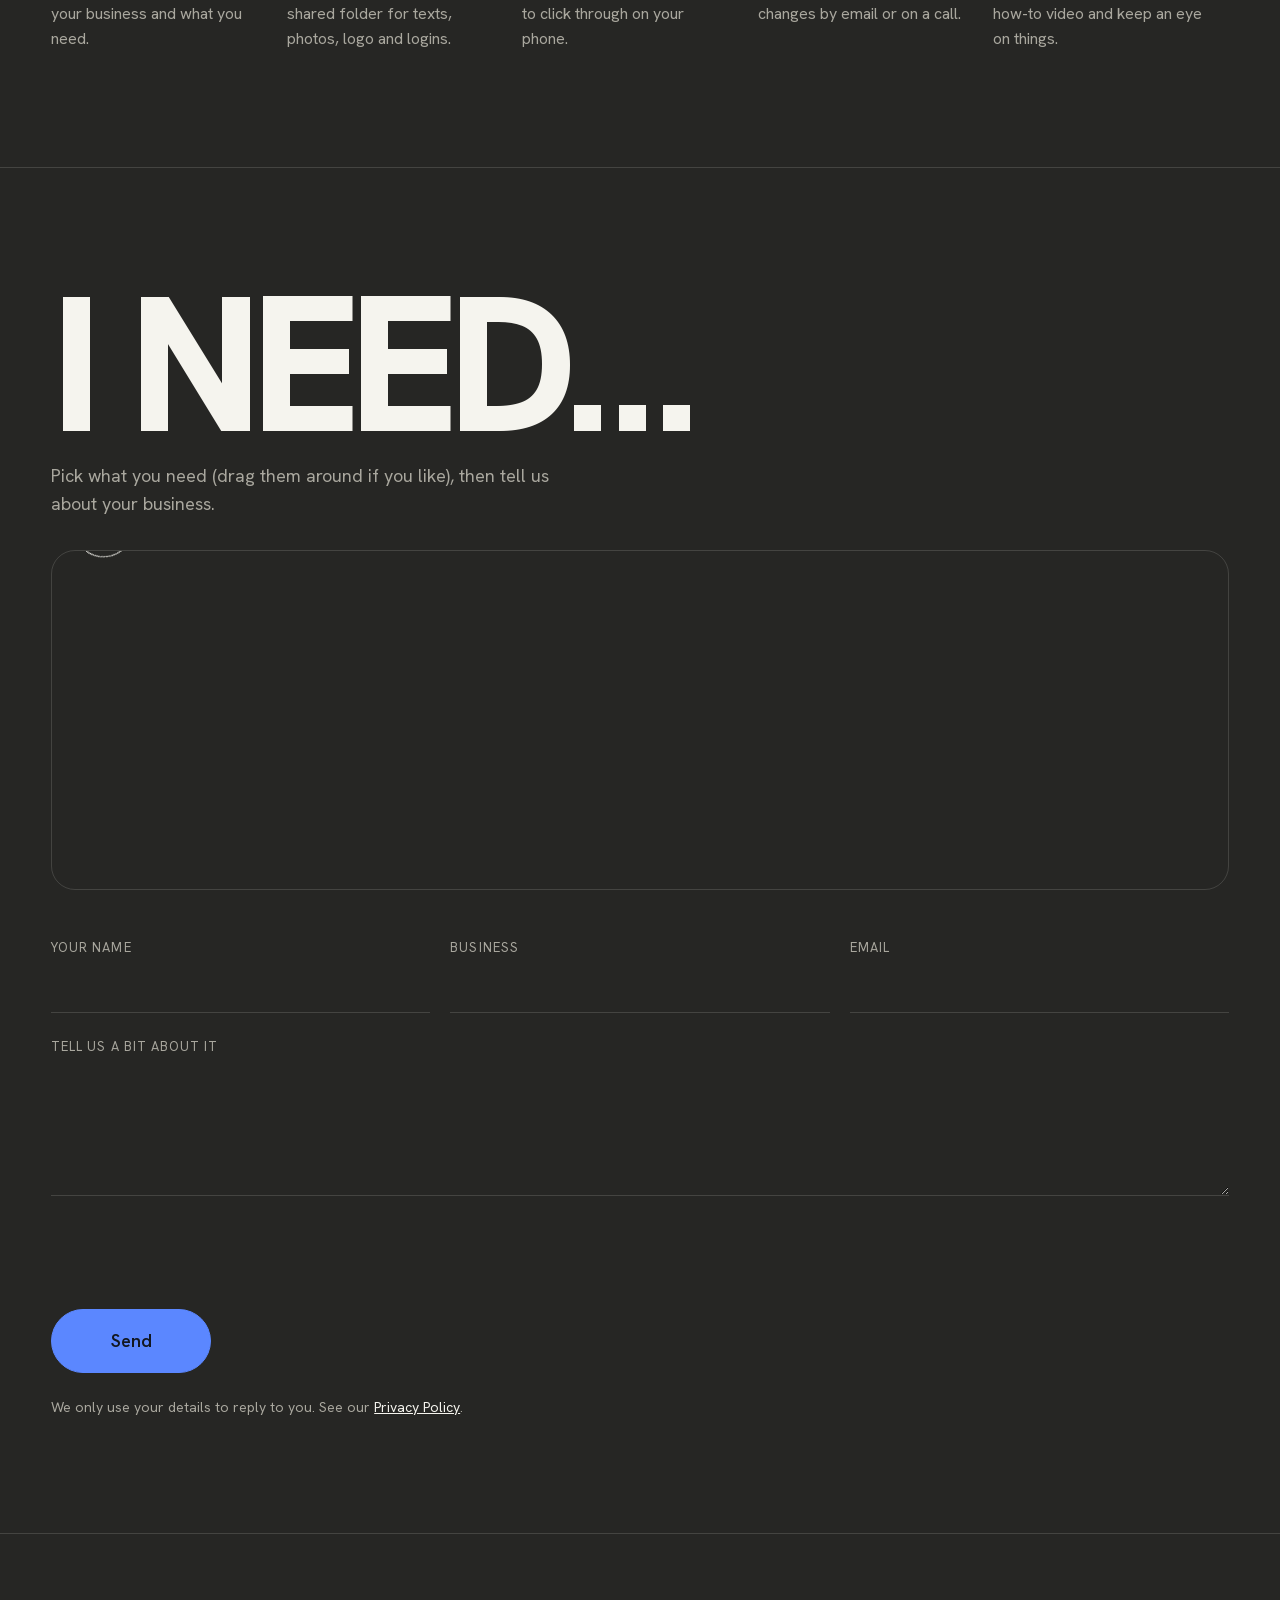
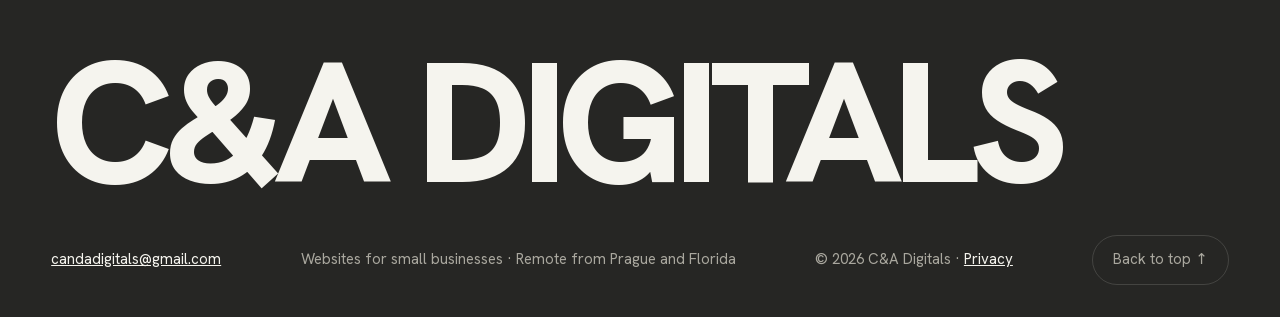
==== commit 1fe5152c: "Add Spanish and Czech versions with a language switcher English stays the source; i18n/build.py gene" ====
--- a/site/index.html
+++ b/site/index.html
@@ -17,6 +17,10 @@
 <meta property="og:image:alt" content="C&amp;A Digitals: Websites that bring you customers.">
 <meta name="twitter:card" content="summary_large_image">
 <link rel="canonical" href="https://candadigitals.com/">
+<link rel="alternate" hreflang="en" href="https://candadigitals.com/">
+<link rel="alternate" hreflang="es" href="https://candadigitals.com/es/">
+<link rel="alternate" hreflang="cs" href="https://candadigitals.com/cs/">
+<link rel="alternate" hreflang="x-default" href="https://candadigitals.com/">
 <link rel="icon" href="brand/icon-dark.svg" type="image/svg+xml">
 <script type="application/ld+json">
 {
@@ -44,7 +48,7 @@
         { "@type": "Person", "name": "Adam Kříž" },
         { "@type": "Person", "name": "Christian Robert Nielsen", "alternateName": "Chris" }
       ],
-      "knowsLanguage": ["en", "cs"],
+      "knowsLanguage": ["en", "es", "cs"],
       "hasOfferCatalog": {
         "@type": "OfferCatalog",
         "name": "Services",
@@ -63,7 +67,7 @@
 }
 </script>
 <link rel="preload" href="fonts/hanken-grotesk-latin.woff2" as="font" type="font/woff2" crossorigin>
-<link rel="stylesheet" href="style.css?v=22">
+<link rel="stylesheet" href="style.css?v=24">
 <script>document.documentElement.classList.add('js')</script>
 </head>
 <body>
@@ -76,6 +80,11 @@
     <svg class="brand-mark" viewBox="0 0 96 96" aria-hidden="true"><polygon class="accent-fill" points="48,12 84,30 48,48 12,30" stroke-width="4" stroke-linejoin="round"/><path d="M12 48 L48 66 L84 48 M12 64 L48 82 L84 64" fill="none" stroke="currentColor" stroke-width="7" stroke-linecap="round" stroke-linejoin="round"/></svg>
     <span>C&amp;A Digitals</span>
   </a>
+  <nav class="lang" aria-label="Language">
+    <a href="/" hreflang="en" lang="en" aria-current="page">EN</a>
+    <a href="/es/" hreflang="es" lang="es">ES</a>
+    <a href="/cs/" hreflang="cs" lang="cs">CS</a>
+  </nav>
   <button class="menu-btn" type="button" aria-expanded="false" aria-controls="menu">
     <span class="menu-open">menu.</span><span class="menu-close">close.</span>
   </button>
@@ -359,6 +368,7 @@
       <div class="field"><label for="f-email">Email</label><input id="f-email" name="email" type="email" autocomplete="email" required></div>
       <div class="field field-wide"><label for="f-msg">Tell us a bit about it</label><textarea id="f-msg" name="message" rows="4"></textarea></div>
       <input type="hidden" name="needs">
+      <input type="hidden" name="lang" value="en">
       <!-- Honeypot: hidden from people, bots fill it in and the message is dropped. -->
       <div class="hp" aria-hidden="true"><label for="f-website">Website</label><input id="f-website" name="website" tabindex="-1" autocomplete="off"></div>
       <!-- Cloudflare Turnstile spam check (widget "C&A Digitals": candadigitals.com + pages.dev). -->
@@ -390,6 +400,6 @@
 <script src="js/vendor/lenis.min.js" defer></script>
 <script src="js/vendor/matter.min.js" defer></script>
 <script src="https://challenges.cloudflare.com/turnstile/v0/api.js" async defer></script>
-<script src="js/main.js?v=18" defer></script>
+<script src="js/main.js?v=19" defer></script>
 </body>
 </html>
--- a/site/style.css
+++ b/site/style.css
@@ -97,6 +97,13 @@
 .header.menu-on .header-fade { opacity: 0; }
 .brand { display: flex; align-items: center; gap: 10px; text-decoration: none; font-size: 18px; letter-spacing: -0.01em; }
 .brand-mark { width: 30px; height: 30px; }
+/* Language switcher (EN / ES / CS) next to the menu button */
+.lang { display: flex; gap: 2px; margin-left: auto; margin-right: 20px; font-size: 14px; }
+.lang a { padding: 6px 8px; border-radius: 999px; text-decoration: none; color: var(--muted); }
+.lang a:hover { color: var(--ink); }
+.lang a[aria-current="page"] { color: var(--ink); background: rgba(245, 244, 238, 0.1); }
+.header.menu-on .lang a { color: rgba(38, 38, 36, 0.6); }
+.header.menu-on .lang a[aria-current="page"] { color: var(--bg); background: rgba(38, 38, 36, 0.1); }
 .menu-btn {
   background: none; border: 0; padding: 8px 0; font-size: 18px; letter-spacing: -0.01em;
 }
@@ -134,7 +141,7 @@
   margin: 0; font-weight: 800; text-transform: uppercase;
   font-size: clamp(46px, 10.2vw, 190px); line-height: 0.88; letter-spacing: -0.055em;
 }
-.hero-title .line { display: block; overflow: hidden; padding-bottom: 0.04em; }
+.hero-title .line { display: block; overflow: hidden; padding: 0.16em 0 0.04em; margin-top: -0.16em; } /* room for accents on capitals (É, Ř, Á) */
 .hero-title .word { display: inline-block; }
 
 .hero-layers {
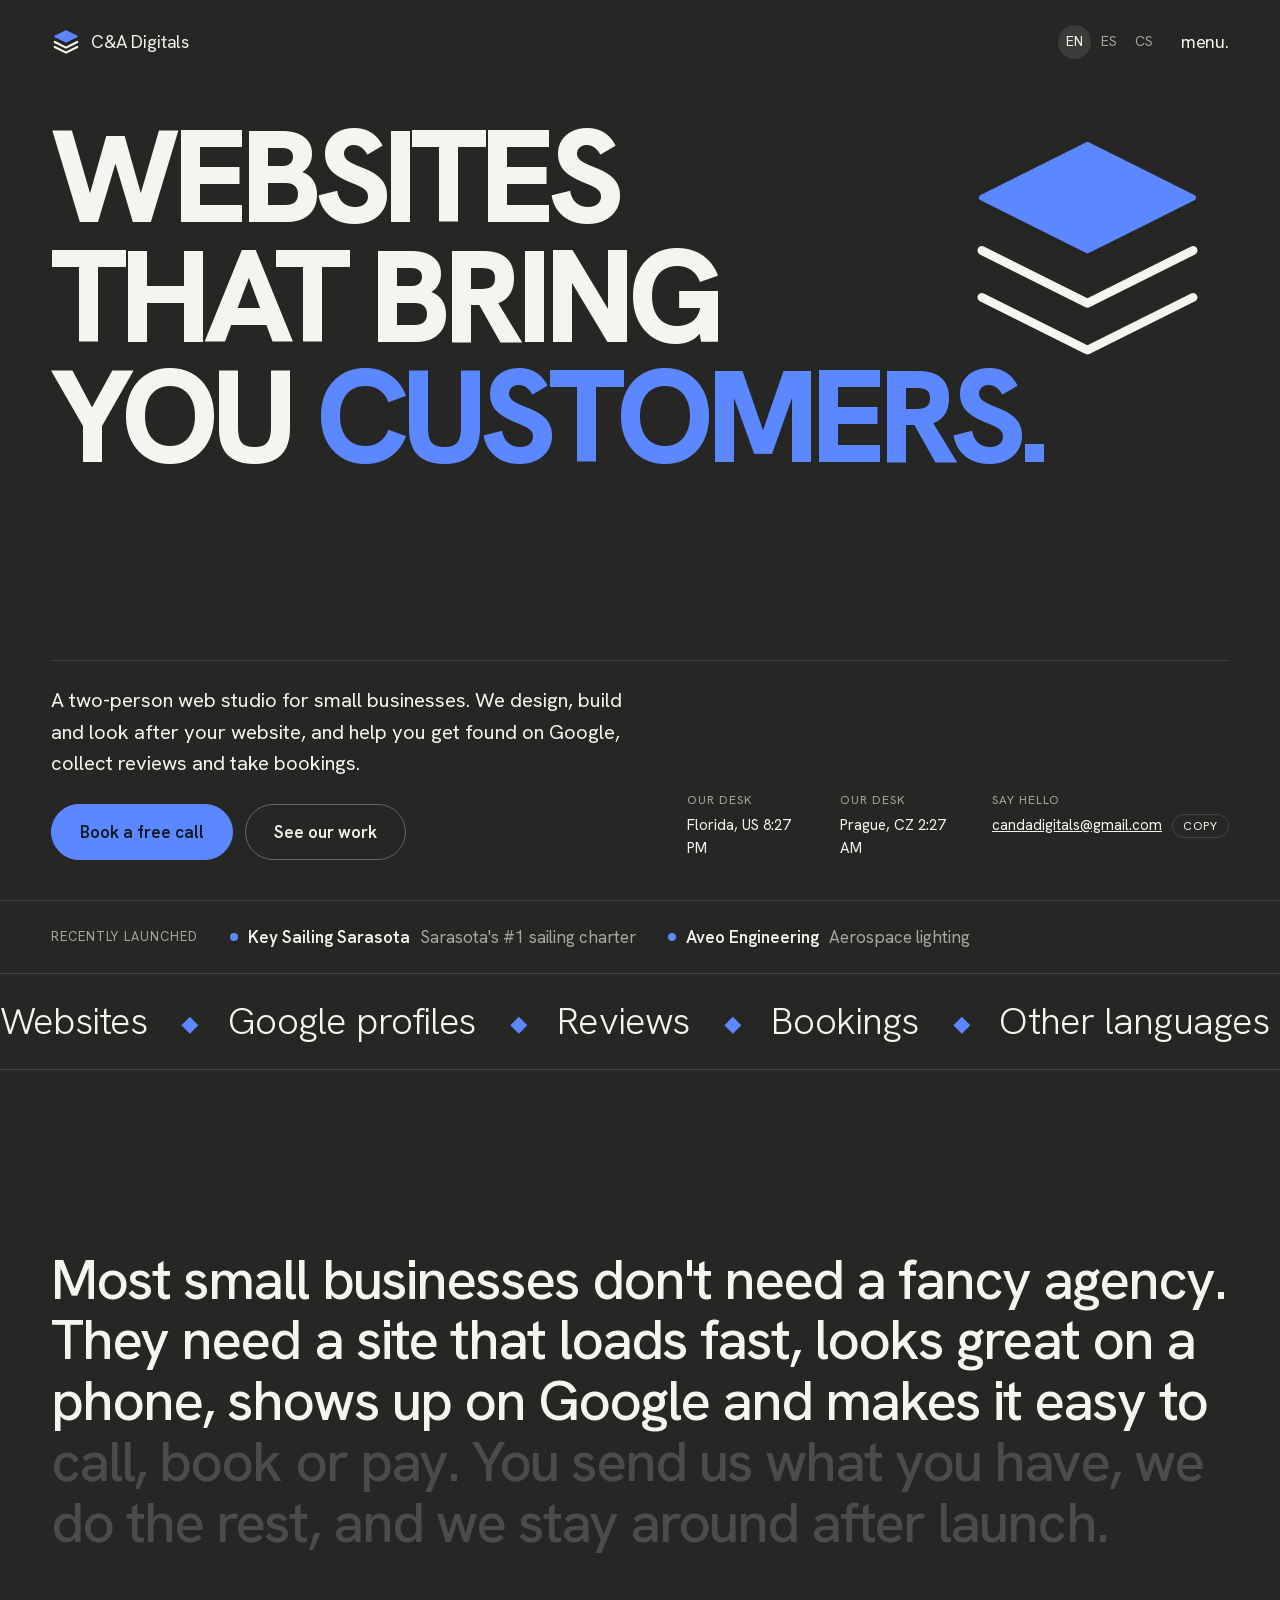
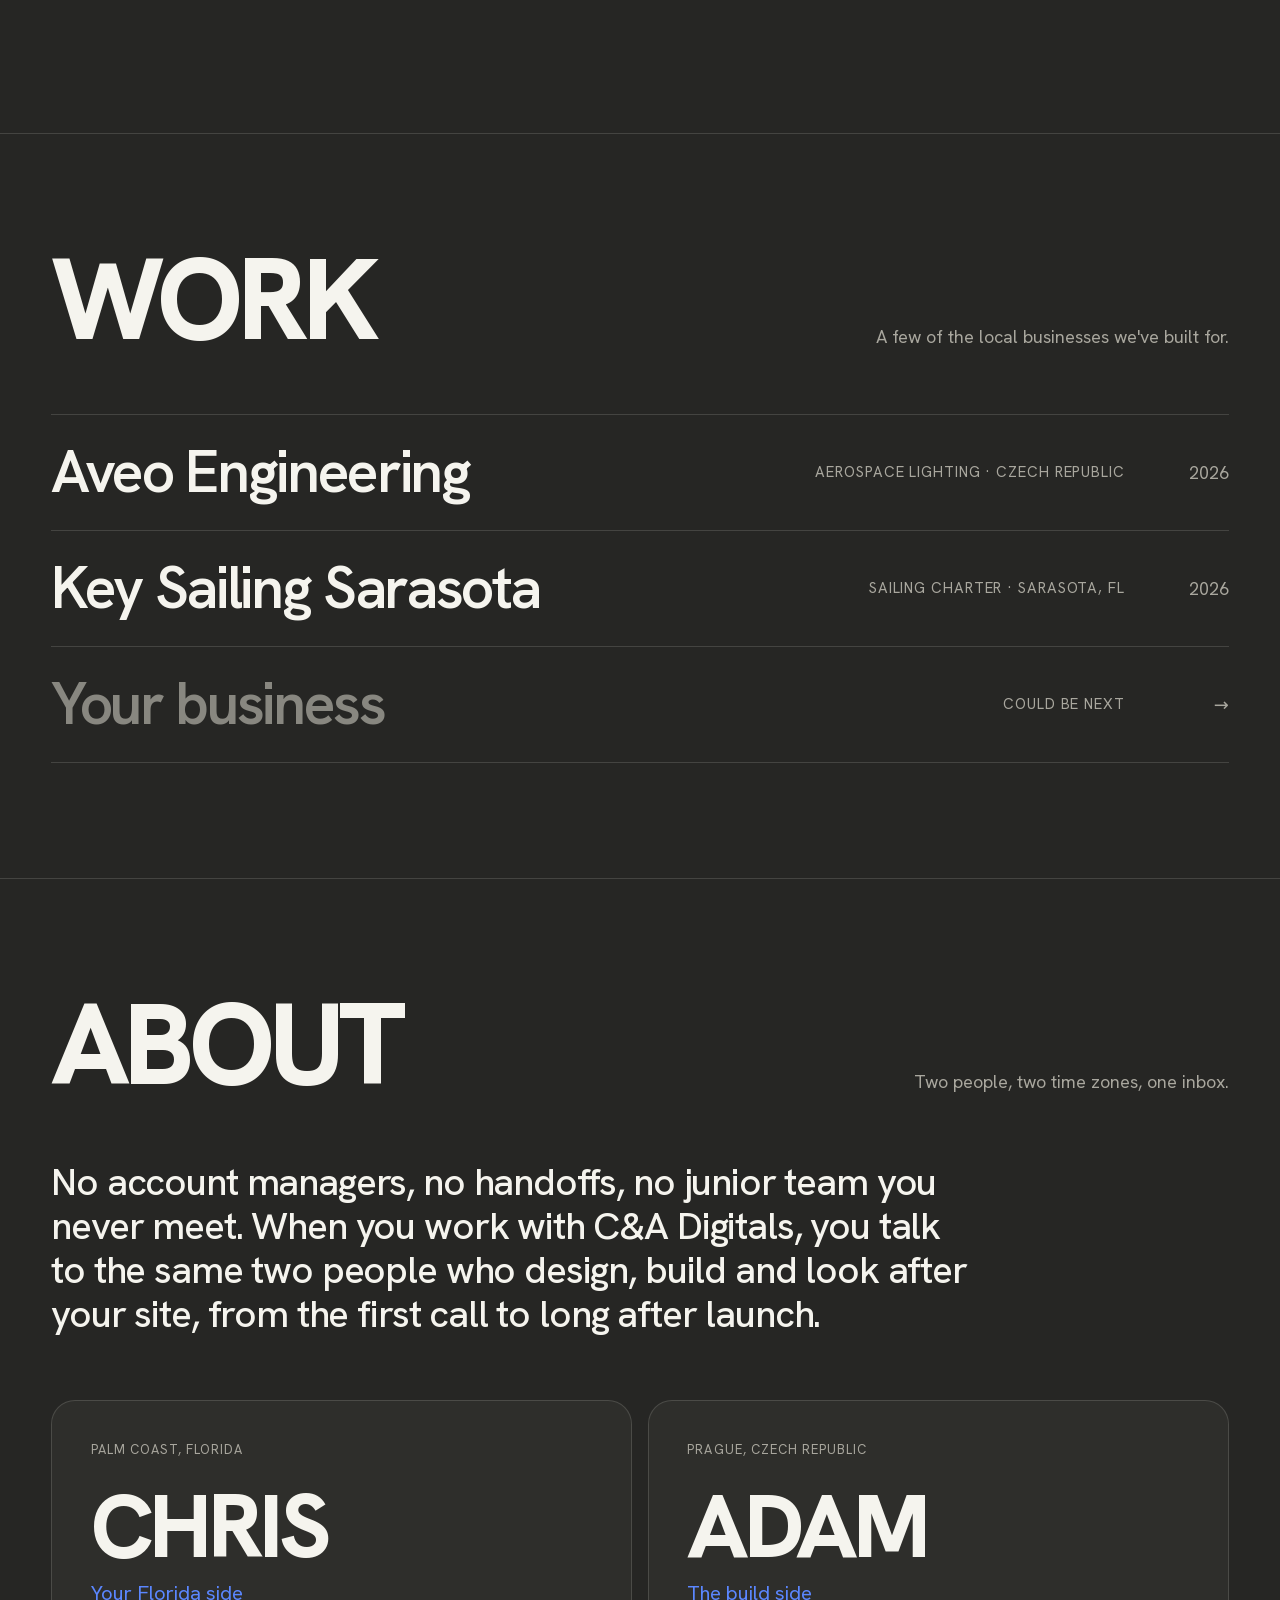
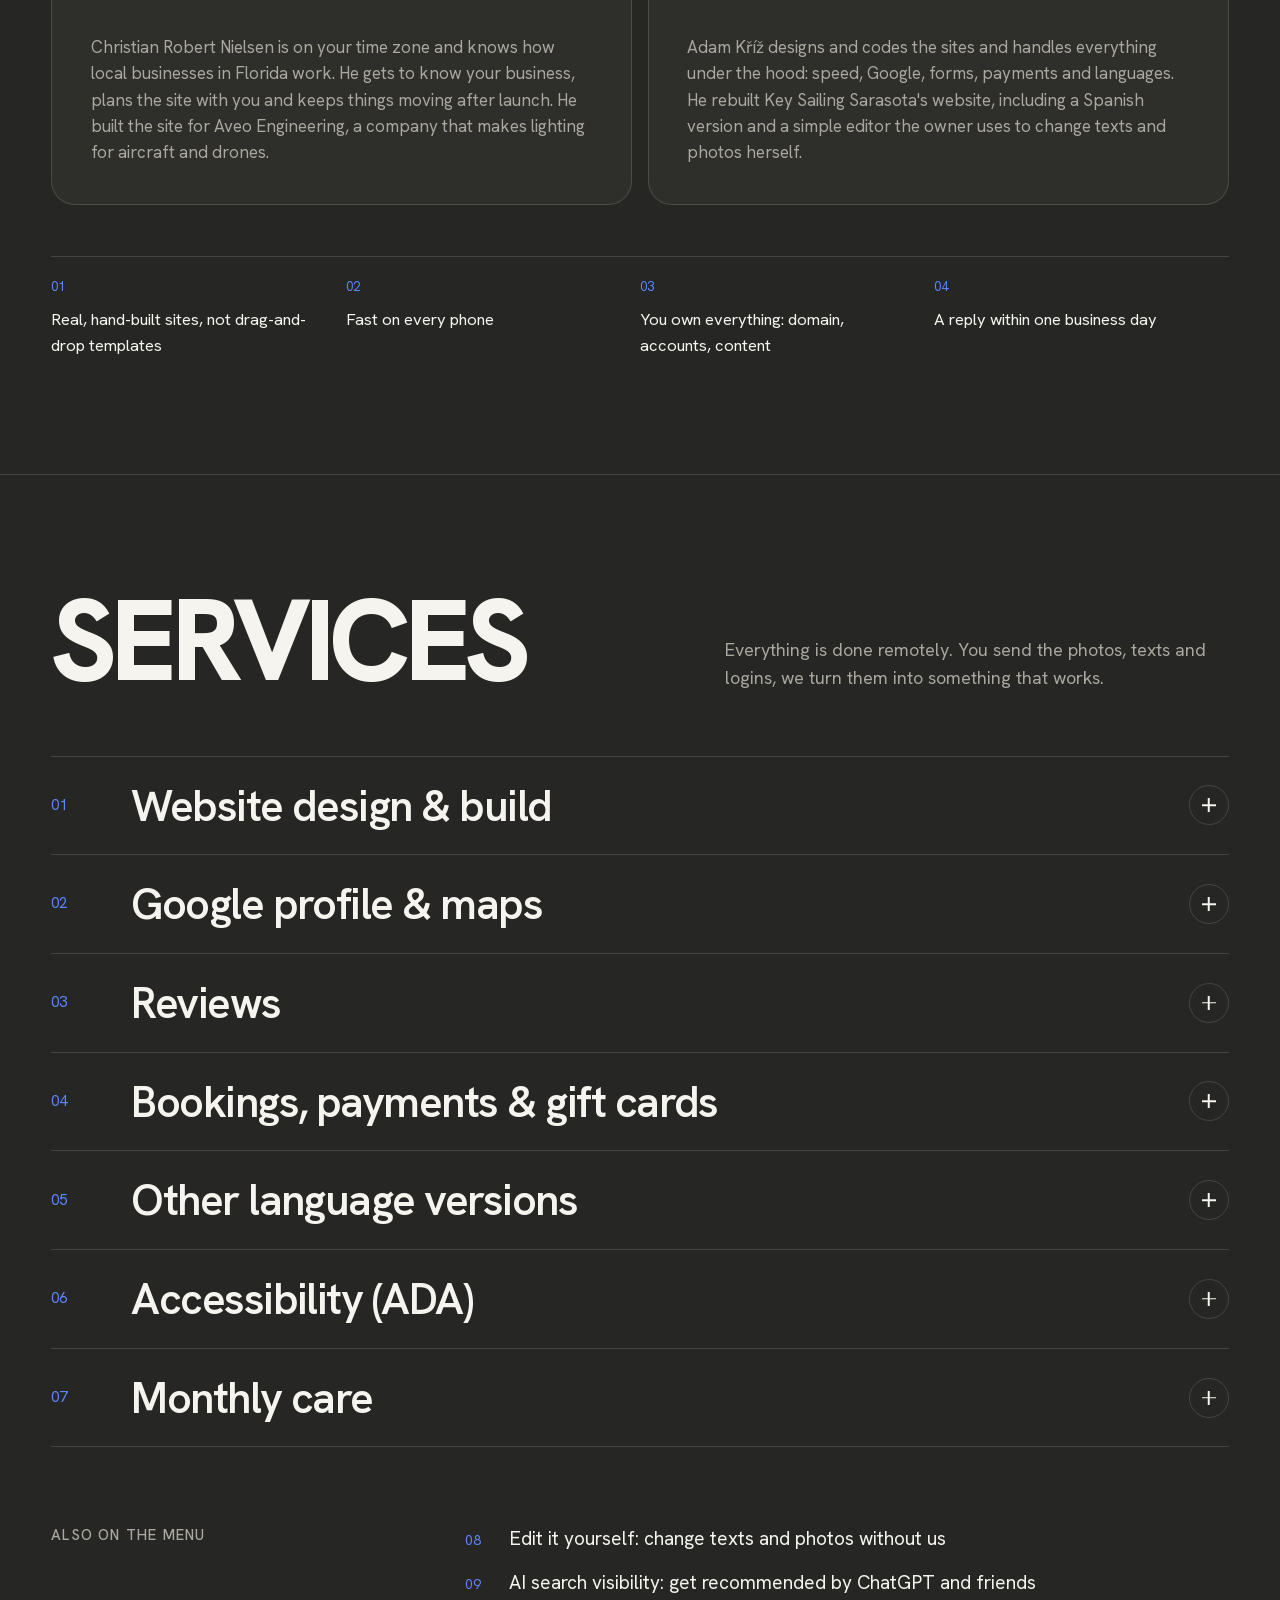
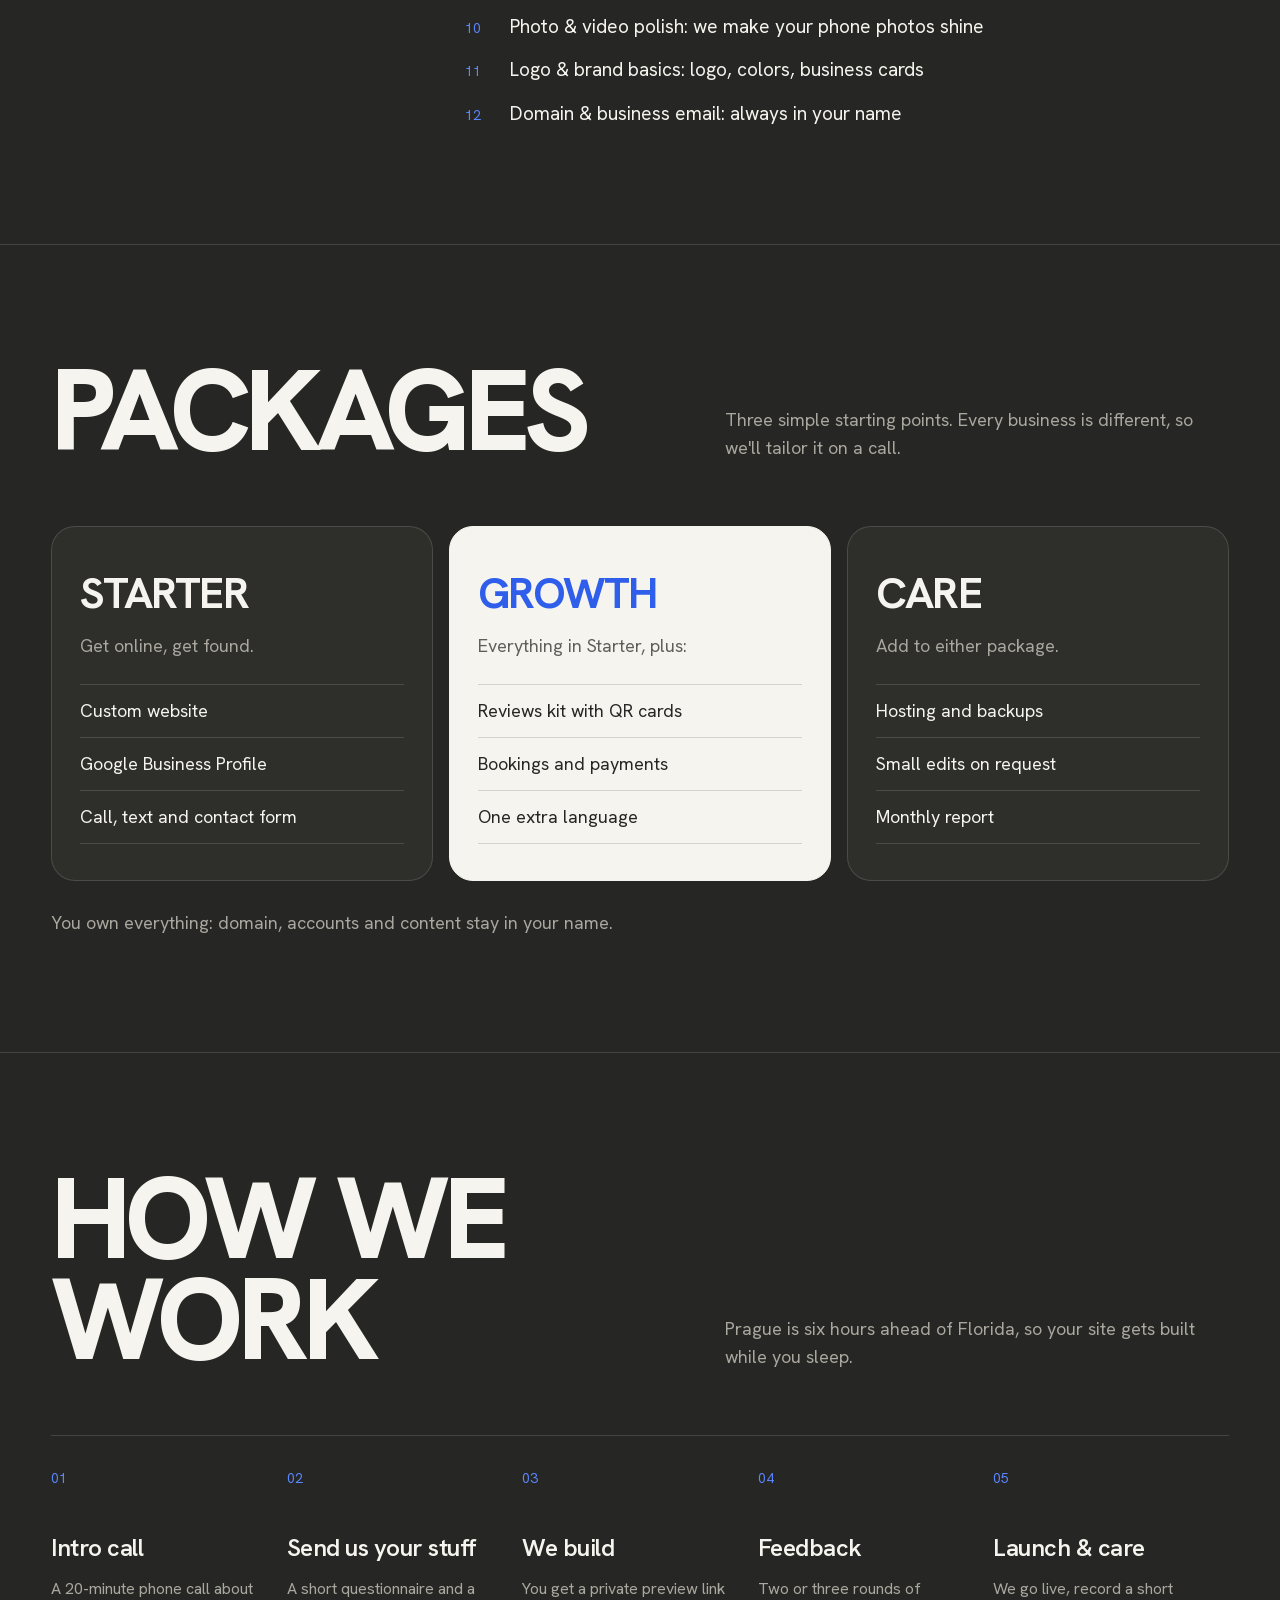
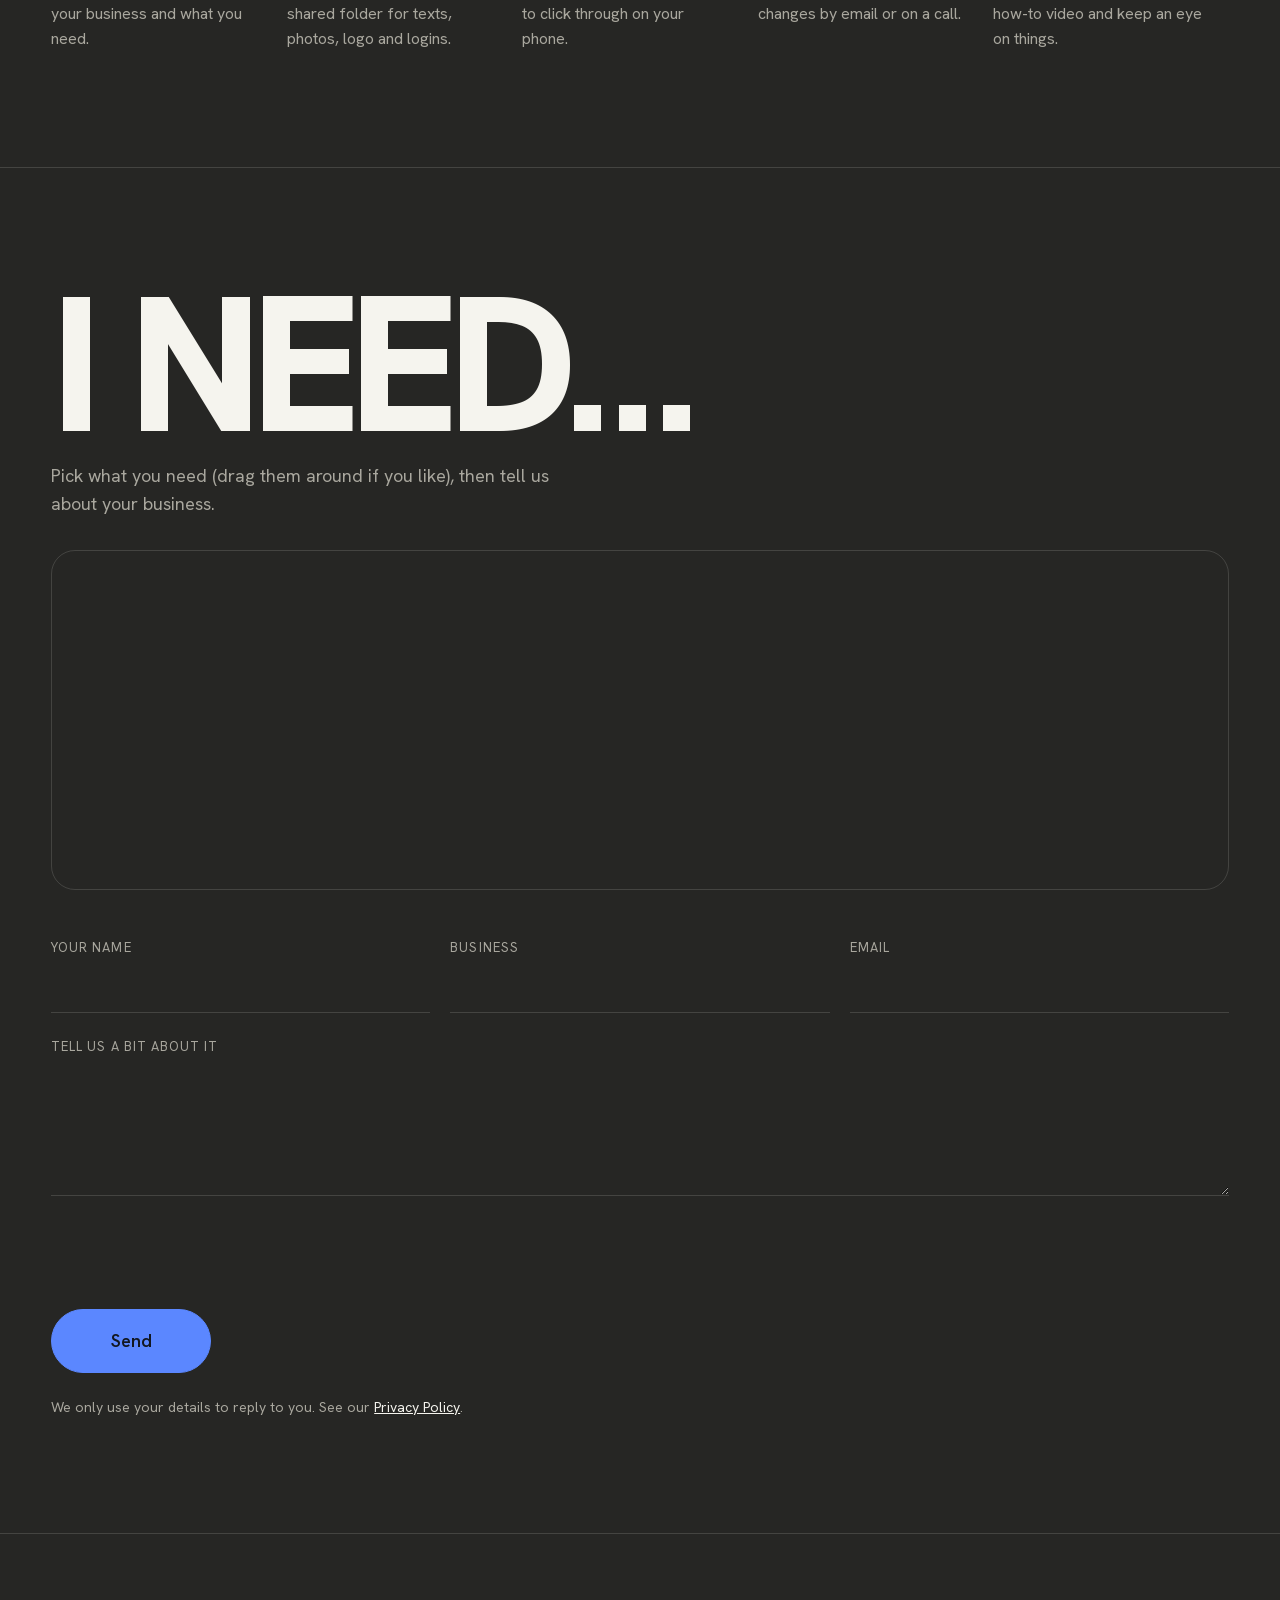
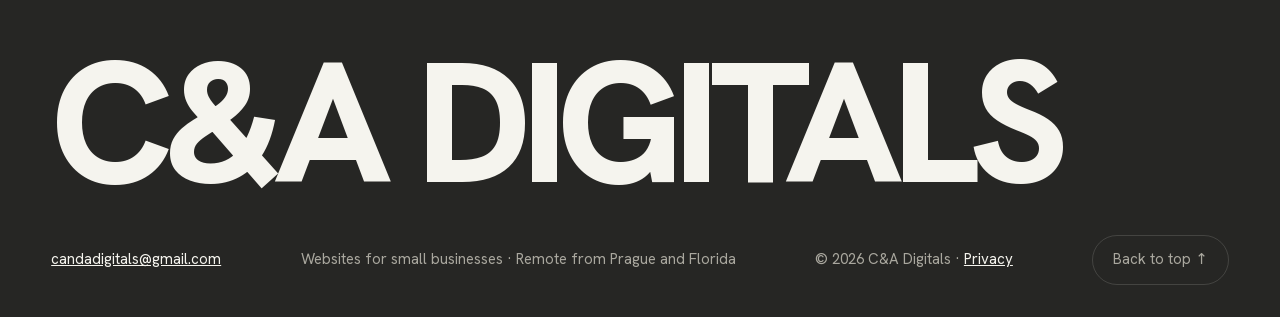
==== commit 47bd4610: "Keep the header on one line on narrow phones On 320px screens the language switcher pushed the logo " ====
--- a/site/index.html
+++ b/site/index.html
@@ -67,7 +67,7 @@
 }
 </script>
 <link rel="preload" href="fonts/hanken-grotesk-latin.woff2" as="font" type="font/woff2" crossorigin>
-<link rel="stylesheet" href="style.css?v=24">
+<link rel="stylesheet" href="style.css?v=25">
 <script>document.documentElement.classList.add('js')</script>
 </head>
 <body>
--- a/site/style.css
+++ b/site/style.css
@@ -95,7 +95,7 @@
 /* Over the light menu overlay the header turns dark and drops the frosted layer. */
 .header.menu-on { color: var(--bg); }
 .header.menu-on .header-fade { opacity: 0; }
-.brand { display: flex; align-items: center; gap: 10px; text-decoration: none; font-size: 18px; letter-spacing: -0.01em; }
+.brand { display: flex; align-items: center; gap: 10px; text-decoration: none; font-size: 18px; letter-spacing: -0.01em; white-space: nowrap; }
 .brand-mark { width: 30px; height: 30px; }
 /* Language switcher (EN / ES / CS) next to the menu button */
 .lang { display: flex; gap: 2px; margin-left: auto; margin-right: 20px; font-size: 14px; }
@@ -413,6 +413,14 @@
   .chip { padding: 12px 20px; }
 }
 
+/* Very narrow phones: keep the logo, languages and menu on one line */
+@media (max-width: 380px) {
+  .brand { font-size: 16px; gap: 8px; }
+  .brand-mark { width: 26px; height: 26px; }
+  .lang { margin-right: 6px; font-size: 13px; }
+  .lang a { padding: 6px 5px; }
+}
+
 @media (prefers-reduced-motion: reduce) {
   *, *::before, *::after { animation: none !important; transition: none !important; }
   .js .fade { opacity: 1; transform: none; }
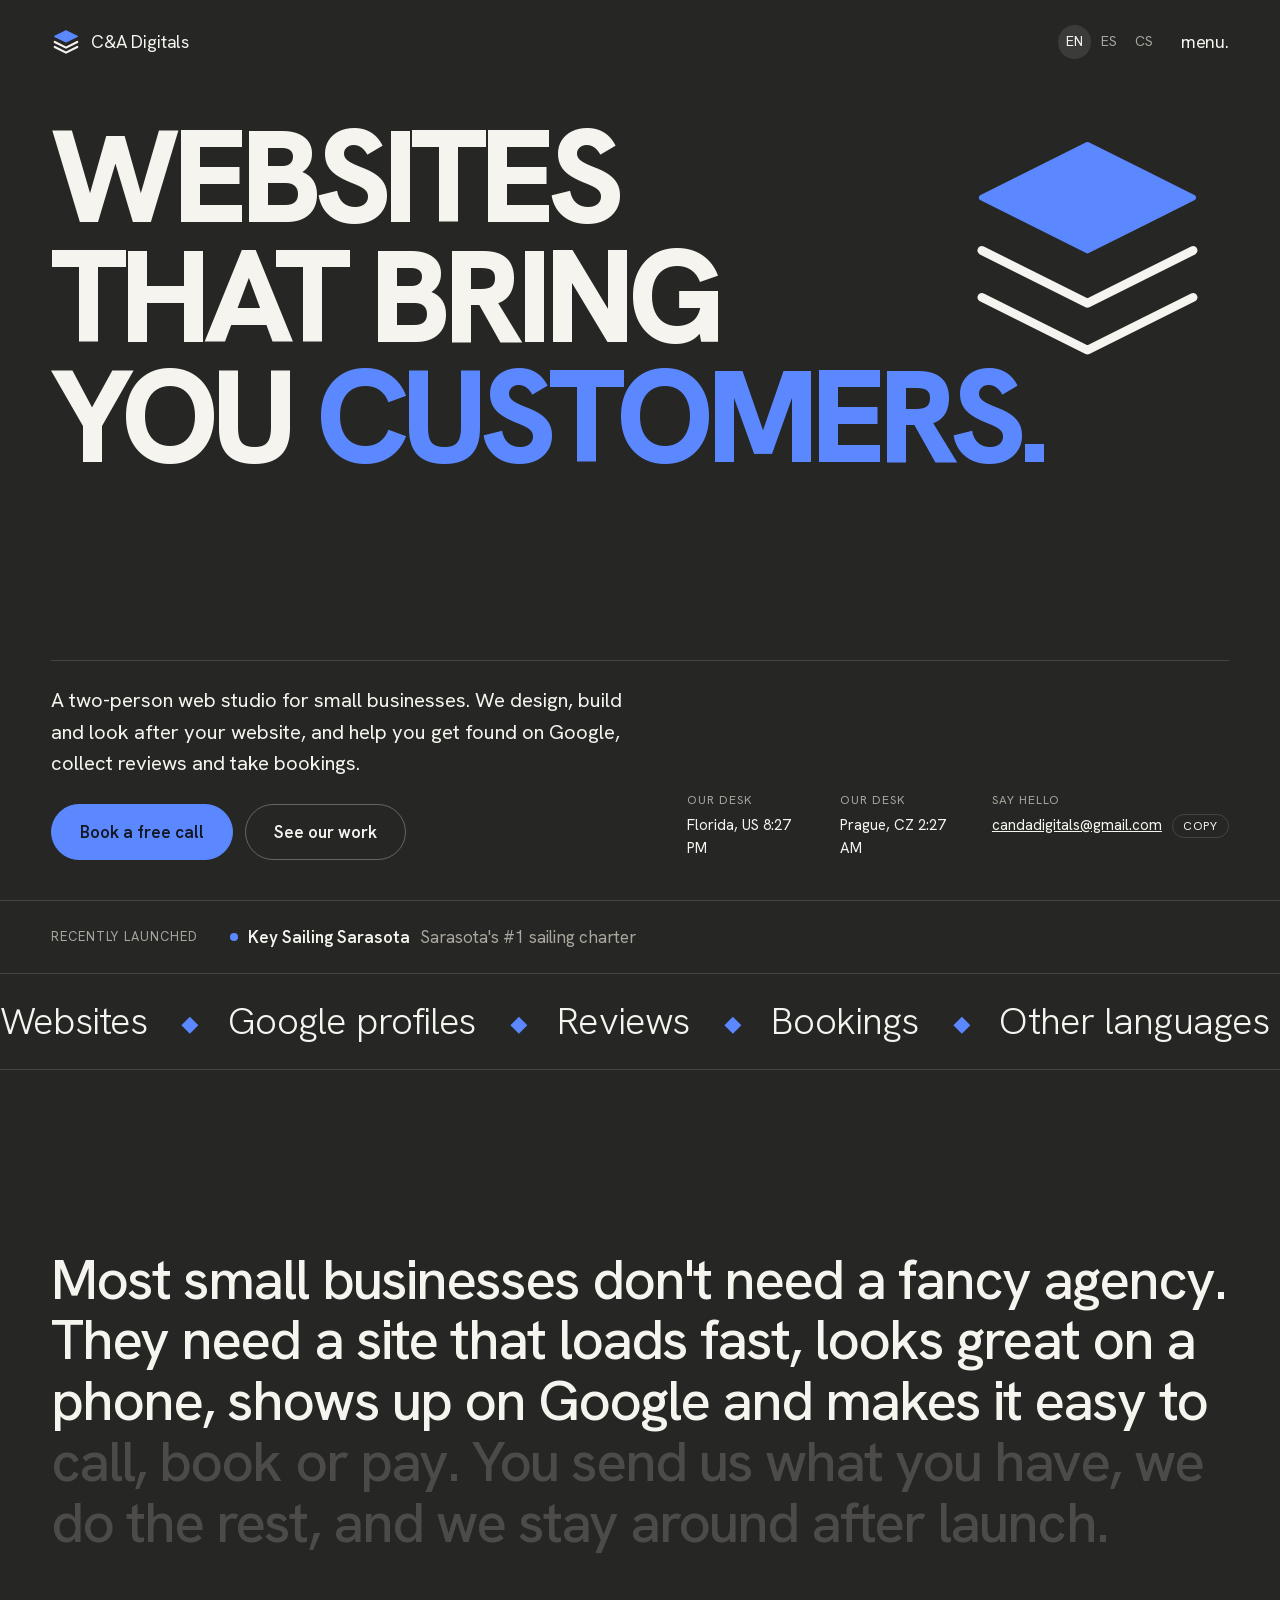
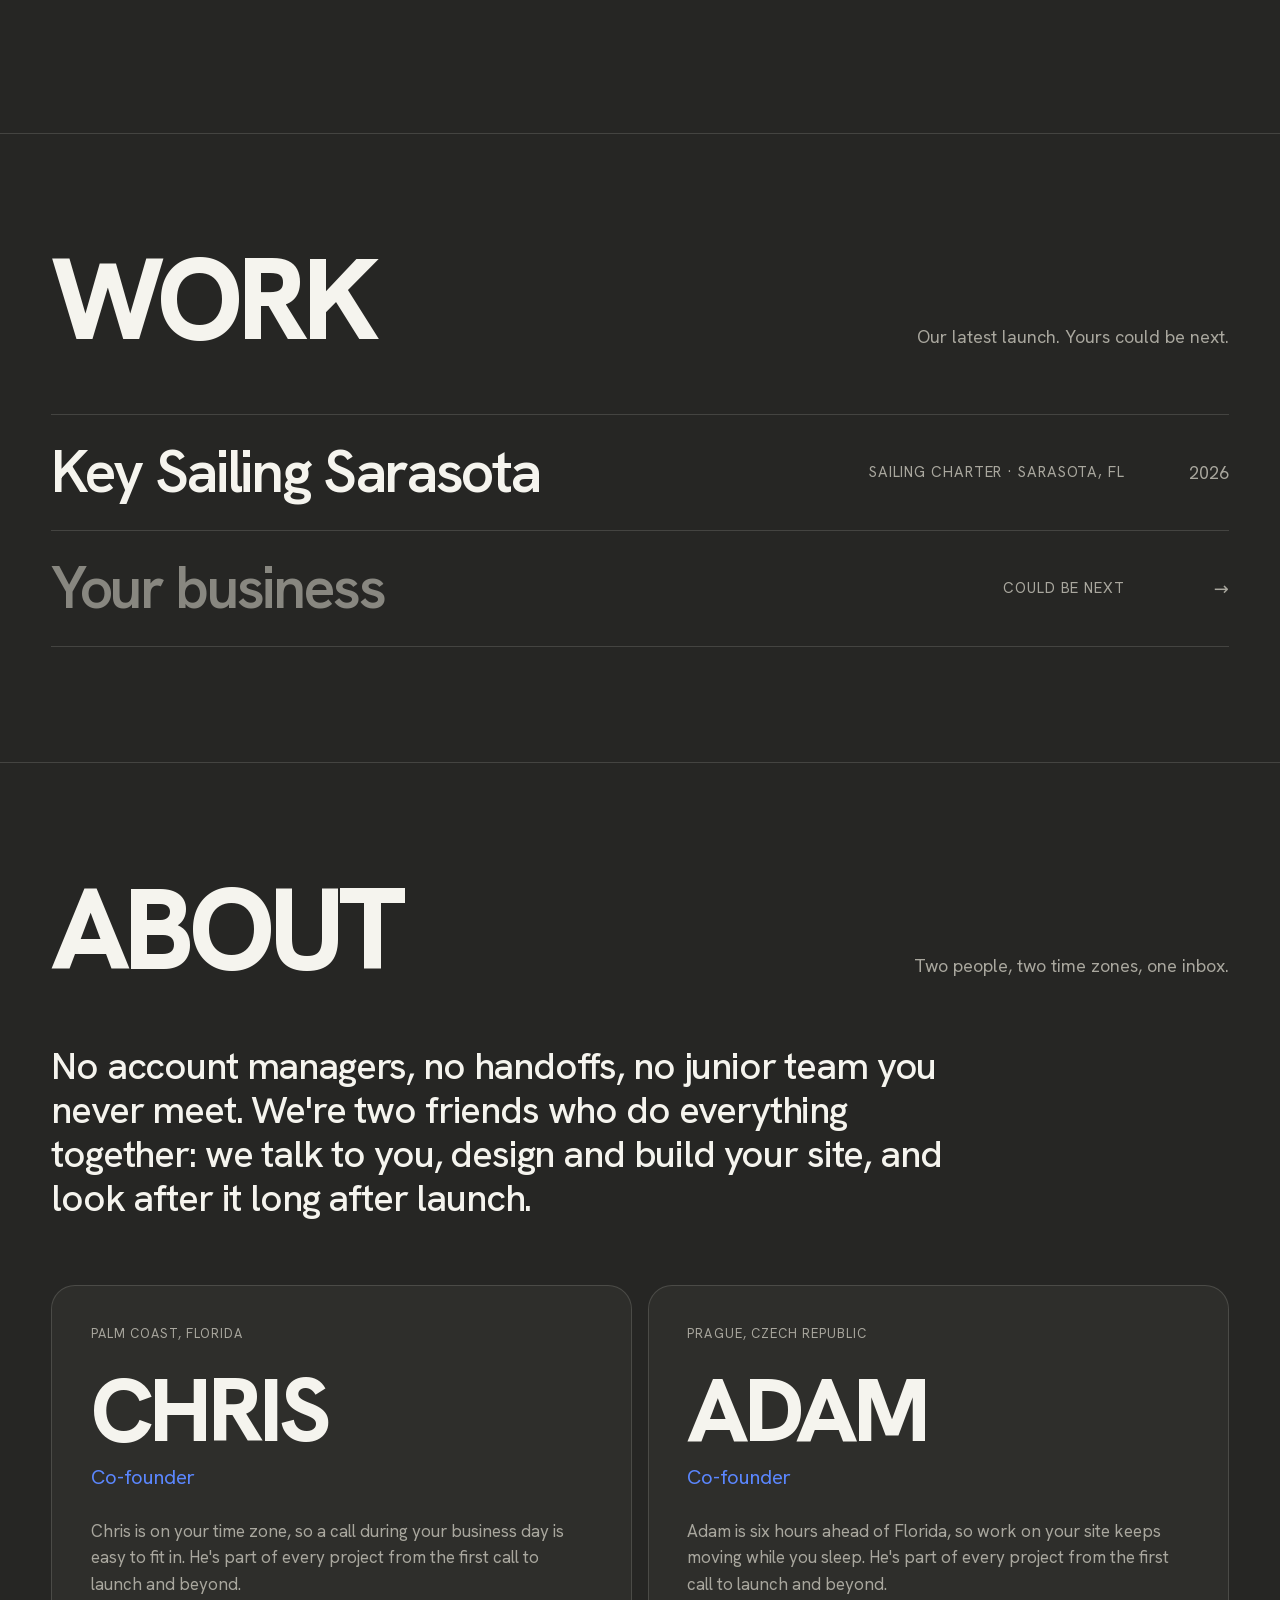
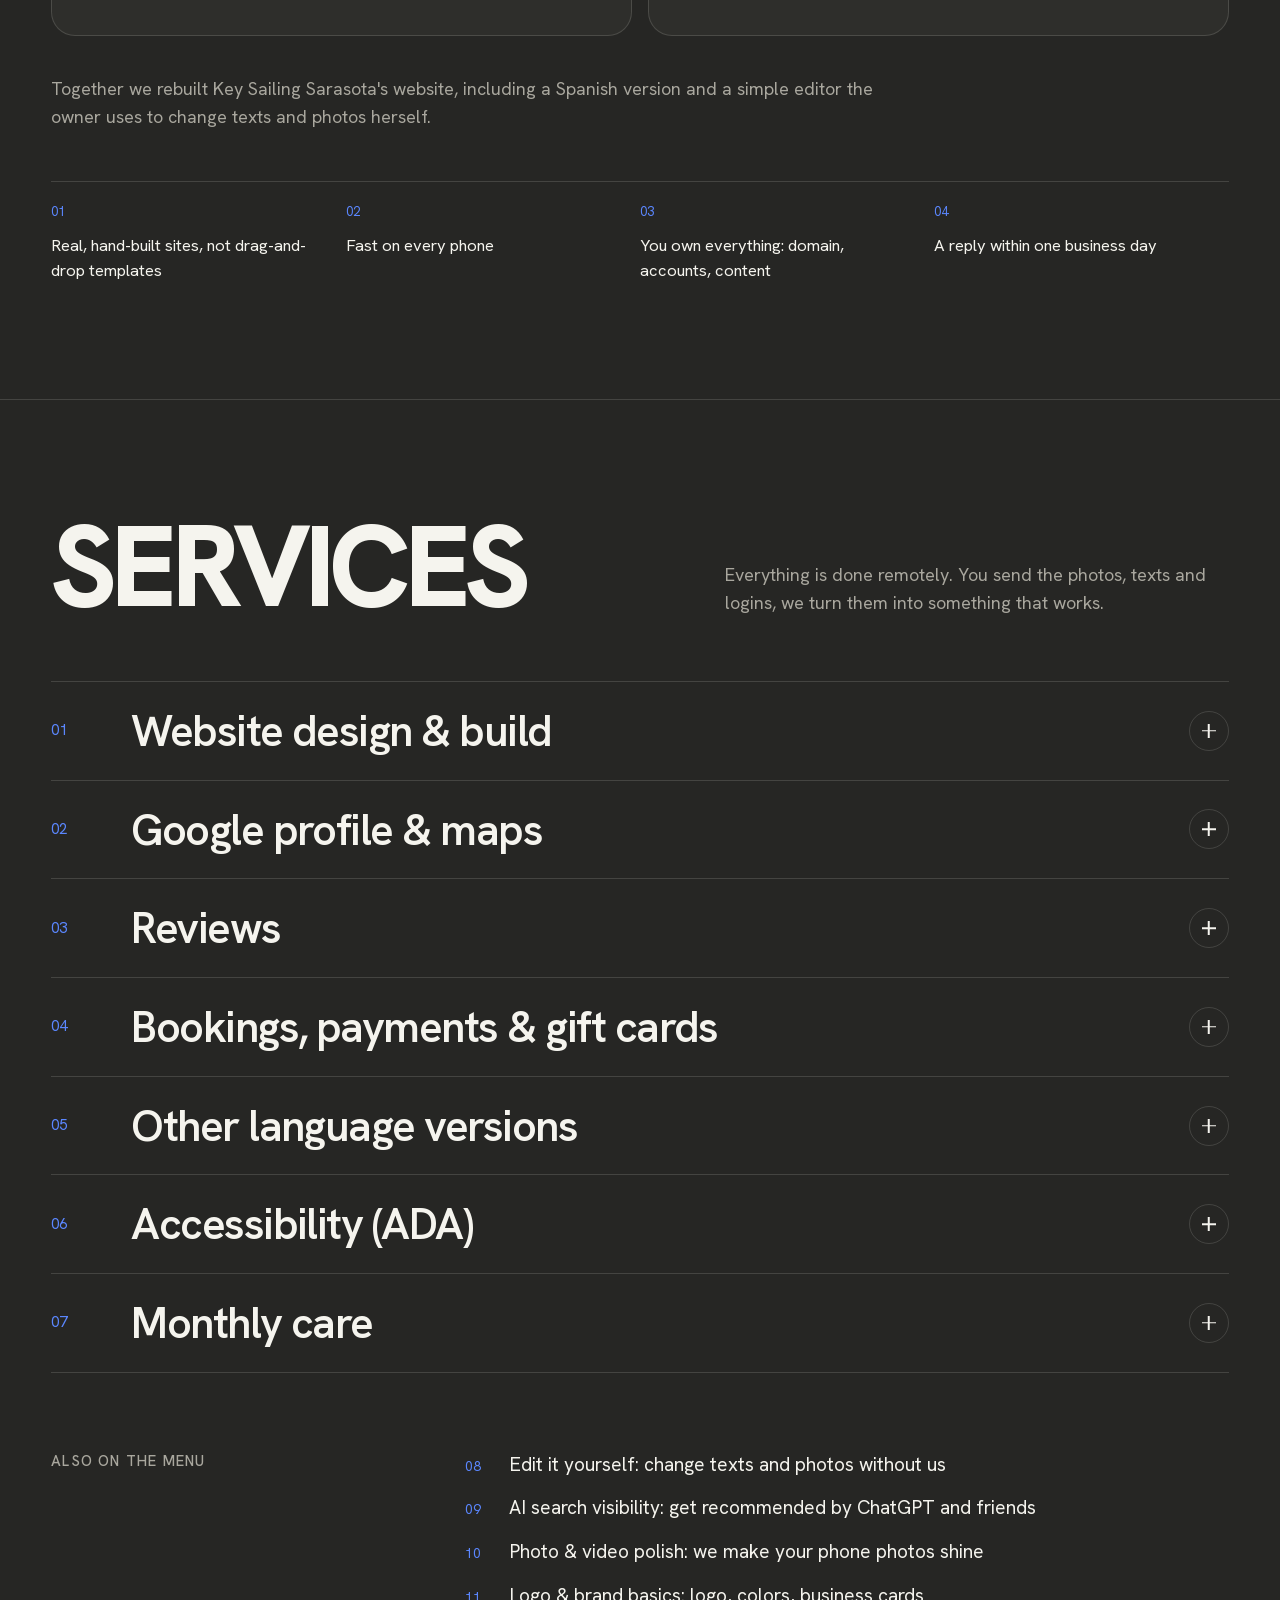
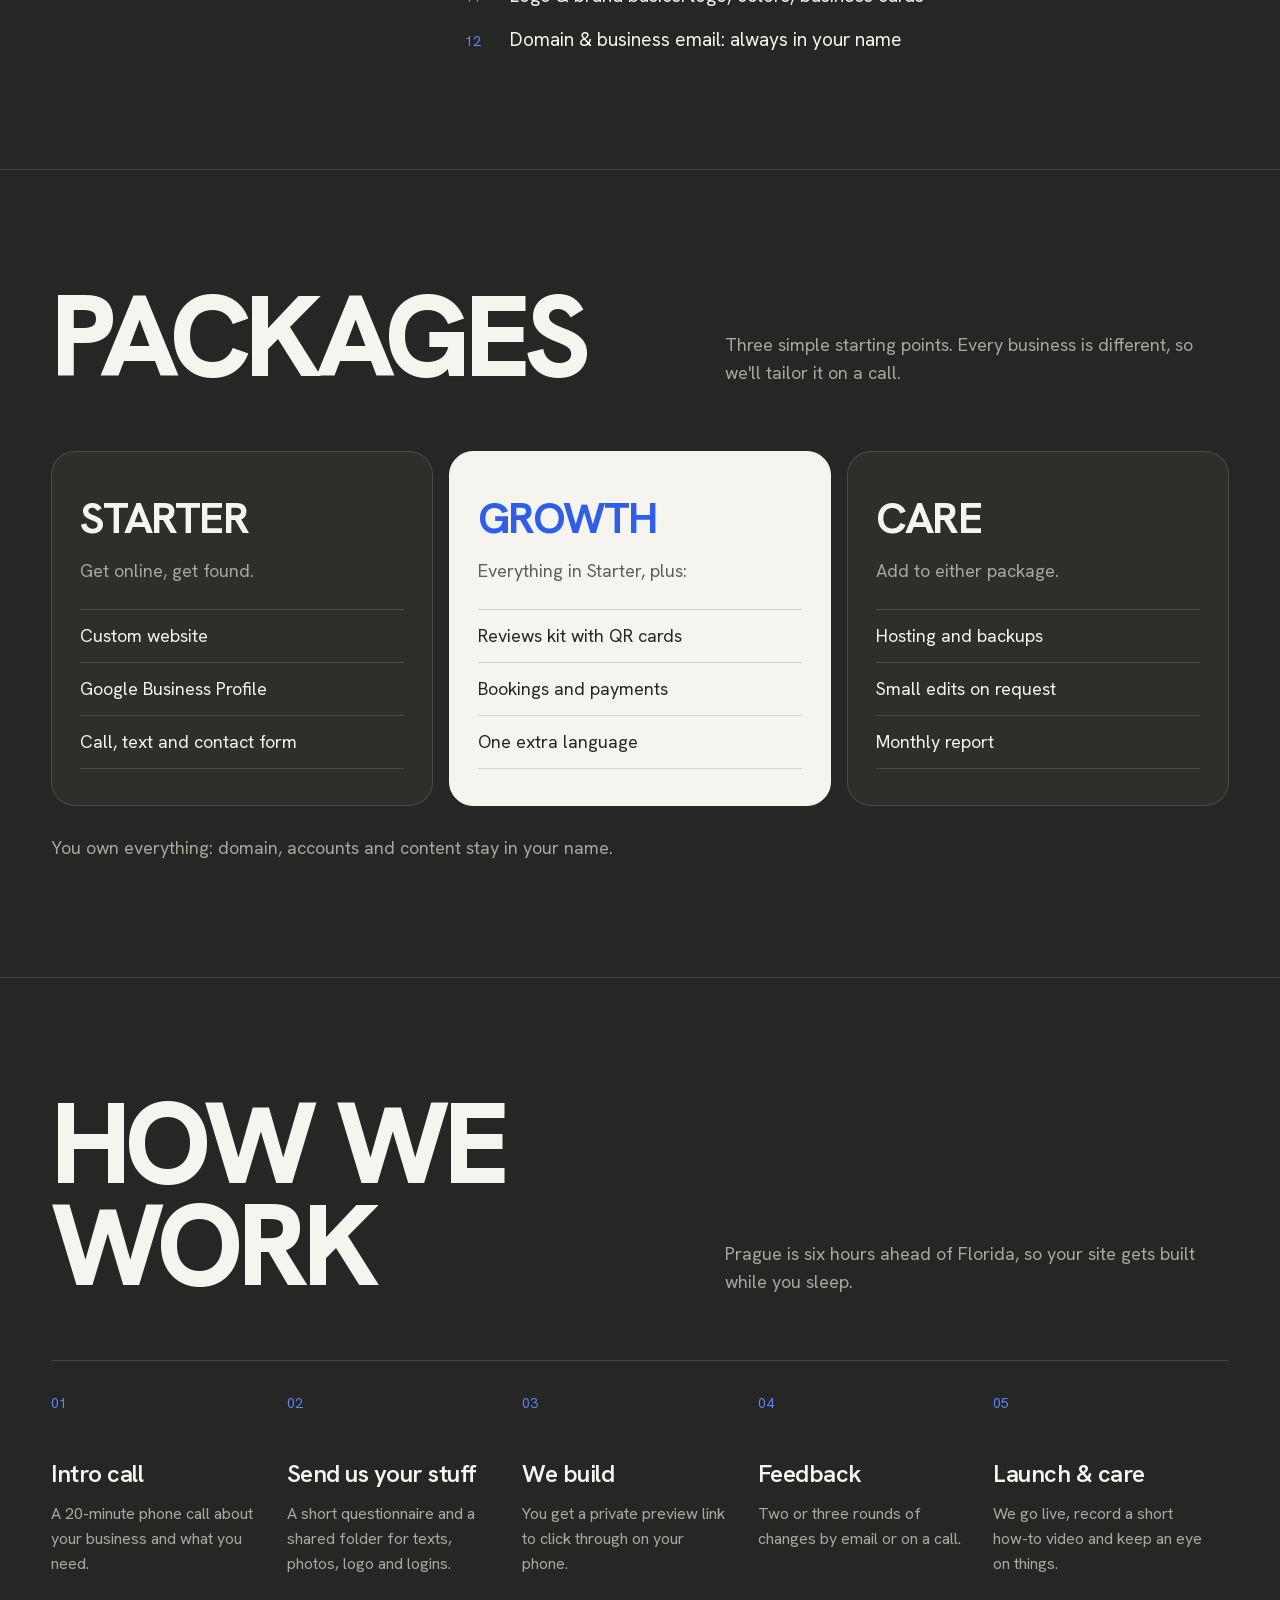
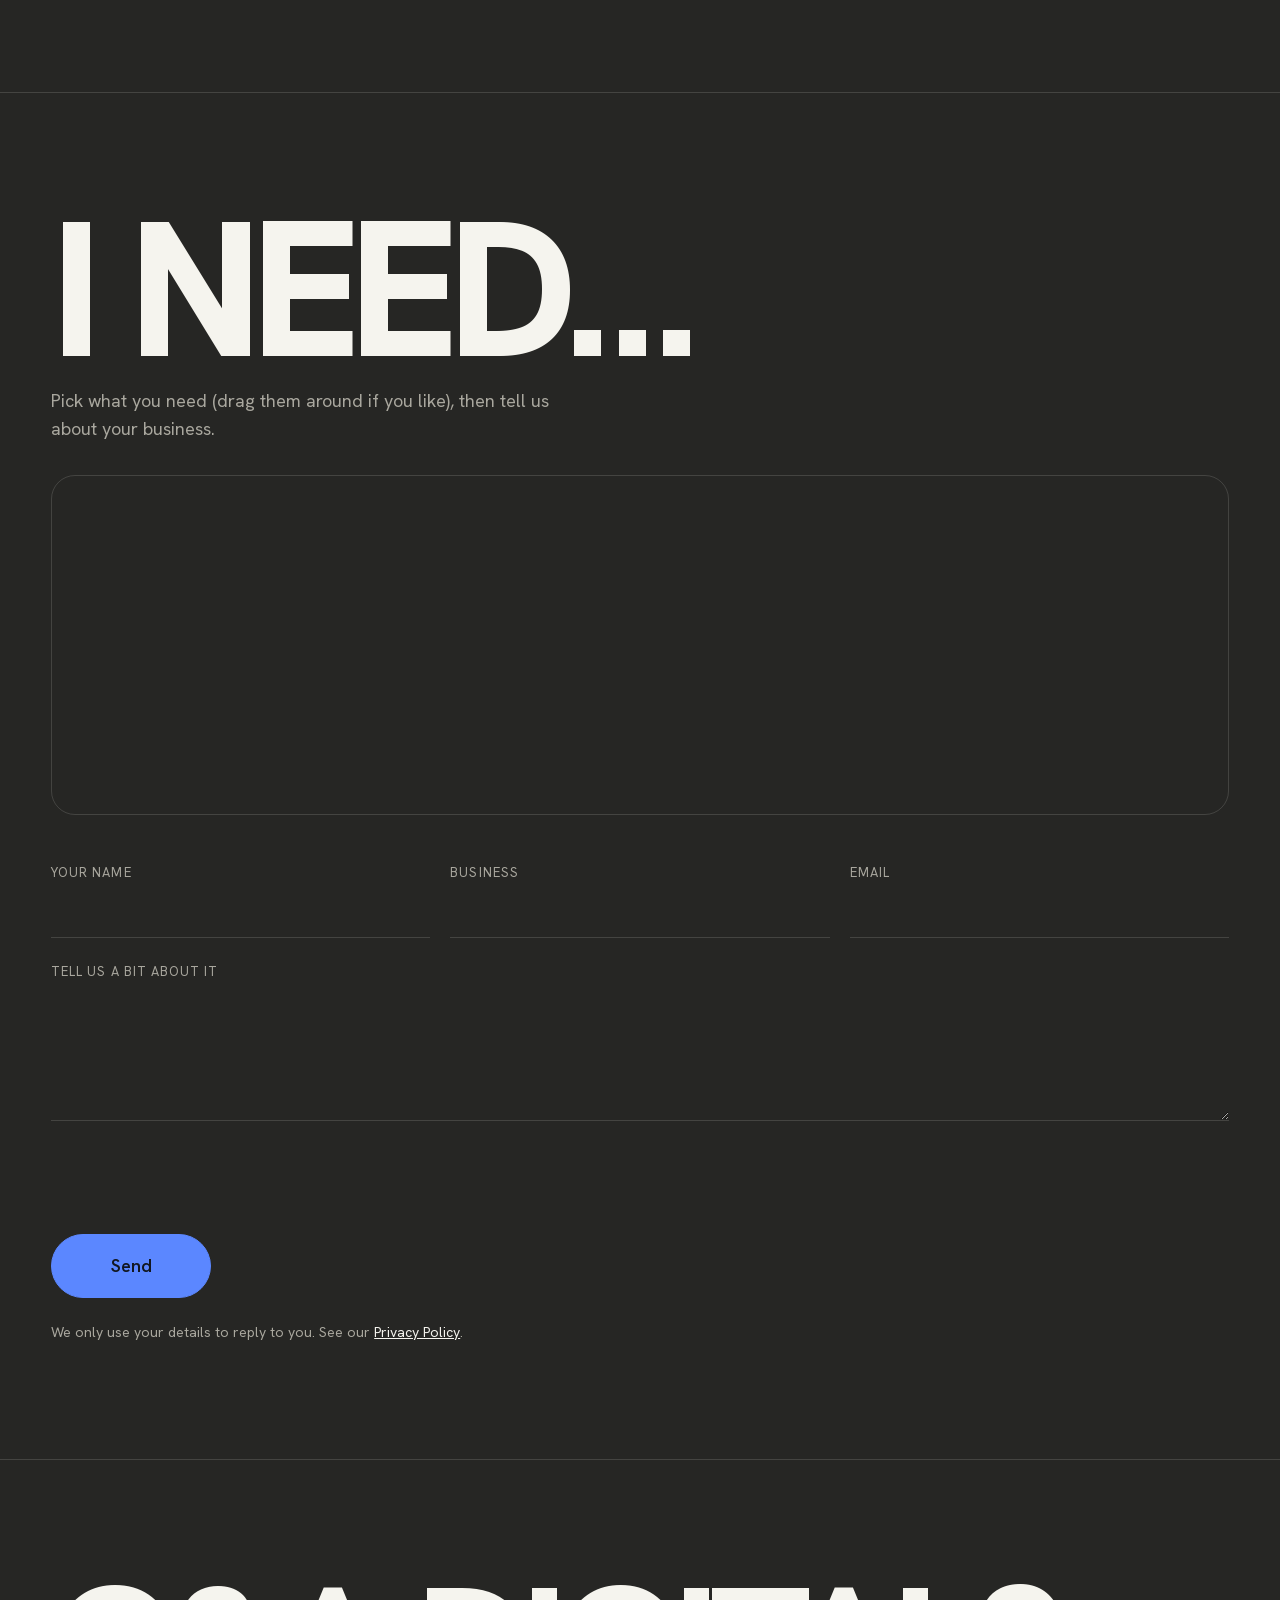
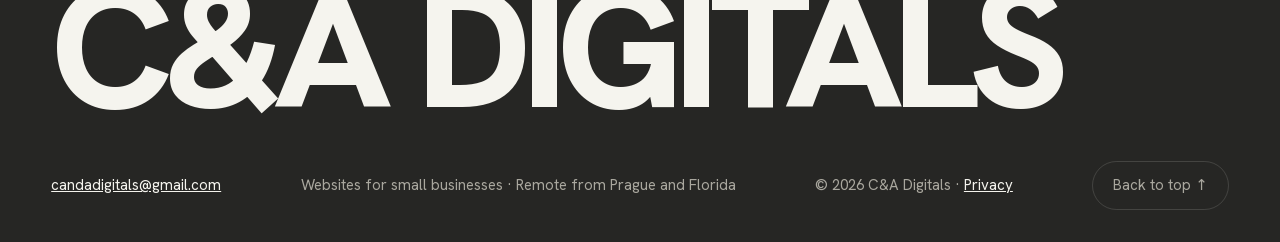
==== commit 6c90a704: "First names only, drop Aveo, and show that we do everything together About and structured data now u" ====
--- a/site/index.html
+++ b/site/index.html
@@ -45,8 +45,8 @@
       "description": "A two-person web studio. We design, build and look after websites for small businesses across the US, fully remote.",
       "areaServed": { "@type": "Country", "name": "United States" },
       "founder": [
-        { "@type": "Person", "name": "Adam Kříž" },
-        { "@type": "Person", "name": "Christian Robert Nielsen", "alternateName": "Chris" }
+        { "@type": "Person", "name": "Adam" },
+        { "@type": "Person", "name": "Chris" }
       ],
       "knowsLanguage": ["en", "es", "cs"],
       "hasOfferCatalog": {
@@ -67,7 +67,7 @@
 }
 </script>
 <link rel="preload" href="fonts/hanken-grotesk-latin.woff2" as="font" type="font/woff2" crossorigin>
-<link rel="stylesheet" href="style.css?v=25">
+<link rel="stylesheet" href="style.css?v=26">
 <script>document.documentElement.classList.add('js')</script>
 </head>
 <body>
@@ -155,7 +155,6 @@
     <p class="proof-label">Recently launched</p>
     <ul class="proof-list">
       <li><a href="https://siestakeysailing.com/" target="_blank" rel="noopener"><strong>Key Sailing Sarasota</strong> <span>Sarasota's #1 sailing charter</span></a></li>
-      <li><a href="https://www.aveoengineering.com" target="_blank" rel="noopener"><strong>Aveo Engineering</strong> <span>Aerospace lighting</span></a></li>
     </ul>
   </div>
 
@@ -176,18 +175,10 @@
   <section class="section work" id="work">
     <div class="section-head">
       <h2 class="section-title">Work</h2>
-      <p class="section-note">A few of the local businesses we've built for.</p>
+      <p class="section-note">Our latest launch. Yours could be next.</p>
     </div>
 
     <ul class="work-list">
-      <li>
-        <a class="work-row" href="https://www.aveoengineering.com" target="_blank" rel="noopener" data-img="images/work/aveo-engineering.jpg">
-          <span class="work-name">Aveo Engineering</span>
-          <span class="work-tag">Aerospace lighting · Czech Republic</span>
-          <span class="work-year">2026</span>
-          <img class="work-thumb" src="images/work/aveo-engineering.jpg" alt="Homepage of Aveo Engineering: the Aveo logo inside a glowing ring" loading="lazy" width="1200" height="750">
-        </a>
-      </li>
       <li>
         <a class="work-row" href="https://siestakeysailing.com/" target="_blank" rel="noopener" data-img="images/work/key-sailing.jpg">
           <span class="work-name">Key Sailing Sarasota</span>
@@ -204,7 +195,7 @@
         </a>
       </li>
     </ul>
-    <div class="work-preview" aria-hidden="true"><img src="images/work/aveo-engineering.jpg" alt=""></div>
+    <div class="work-preview" aria-hidden="true"><img src="images/work/key-sailing.jpg" alt=""></div>
   </section>
 
   <!-- About -->
@@ -214,22 +205,24 @@
       <p class="section-note">Two people, two time zones, one inbox.</p>
     </div>
 
-    <p class="about-lead">No account managers, no handoffs, no junior team you never meet. When you work with C&amp;A Digitals, you talk to the same two people who design, build and look after your site, from the first call to long after launch.</p>
+    <p class="about-lead">No account managers, no handoffs, no junior team you never meet. We're two friends who do everything together: we talk to you, design and build your site, and look after it long after launch.</p>
 
     <div class="people">
       <article class="person">
         <p class="person-place">Palm Coast, Florida</p>
         <h3 class="person-name">Chris</h3>
-        <p class="person-role">Your Florida side</p>
-        <p>Christian Robert Nielsen is on your time zone and knows how local businesses in Florida work. He gets to know your business, plans the site with you and keeps things moving after launch. He built the site for Aveo Engineering, a company that makes lighting for aircraft and drones.</p>
+        <p class="person-role">Co-founder</p>
+        <p>Chris is on your time zone, so a call during your business day is easy to fit in. He's part of every project from the first call to launch and beyond.</p>
       </article>
       <article class="person">
         <p class="person-place">Prague, Czech Republic</p>
         <h3 class="person-name">Adam</h3>
-        <p class="person-role">The build side</p>
-        <p>Adam Kříž designs and codes the sites and handles everything under the hood: speed, Google, forms, payments and languages. He rebuilt Key Sailing Sarasota's website, including a Spanish version and a simple editor the owner uses to change texts and photos herself.</p>
-      </article>
-    </div>
+        <p class="person-role">Co-founder</p>
+        <p>Adam is six hours ahead of Florida, so work on your site keeps moving while you sleep. He's part of every project from the first call to launch and beyond.</p>
+      </article>
+    </div>
+
+    <p class="about-together">Together we rebuilt Key Sailing Sarasota's website, including a Spanish version and a simple editor the owner uses to change texts and photos herself.</p>
 
     <ul class="promises">
       <li><span>01</span>Real, hand-built sites, not drag-and-drop templates</li>
--- a/site/style.css
+++ b/site/style.css
@@ -260,6 +260,7 @@
 }
 .person-role { margin: 14px 0 24px; color: var(--accent); font-size: clamp(18px, 1.6vw, 22px); }
 .person p:last-child { margin: 0; color: var(--muted); font-size: clamp(17px, 1.3vw, 19px); }
+.about-together { margin: clamp(28px, 3vw, 40px) 0 0; max-width: 46em; color: var(--muted); font-size: clamp(17px, 1.4vw, 20px); }
 .promises {
   list-style: none; margin: clamp(32px, 4vw, 56px) 0 0; padding: 0;
   display: grid; grid-template-columns: repeat(4, minmax(0, 1fr)); border-top: 1px solid var(--line);
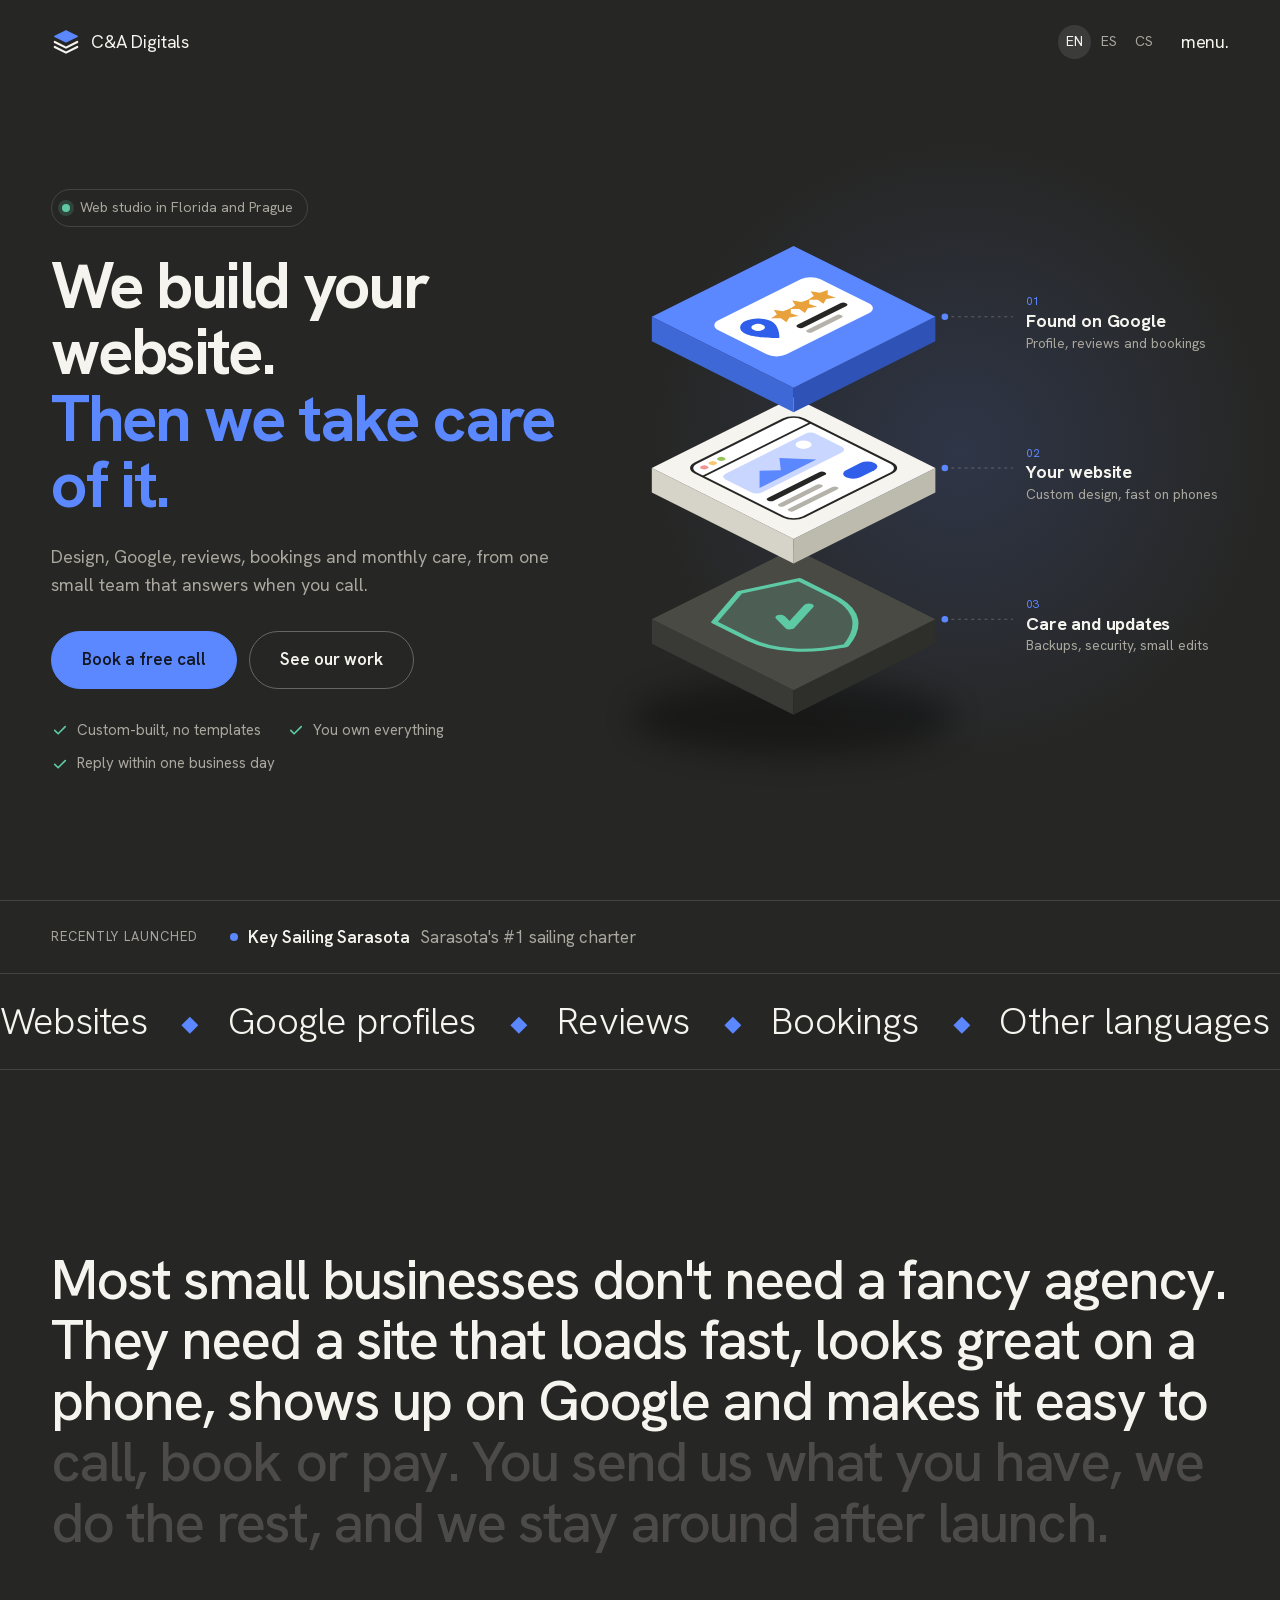
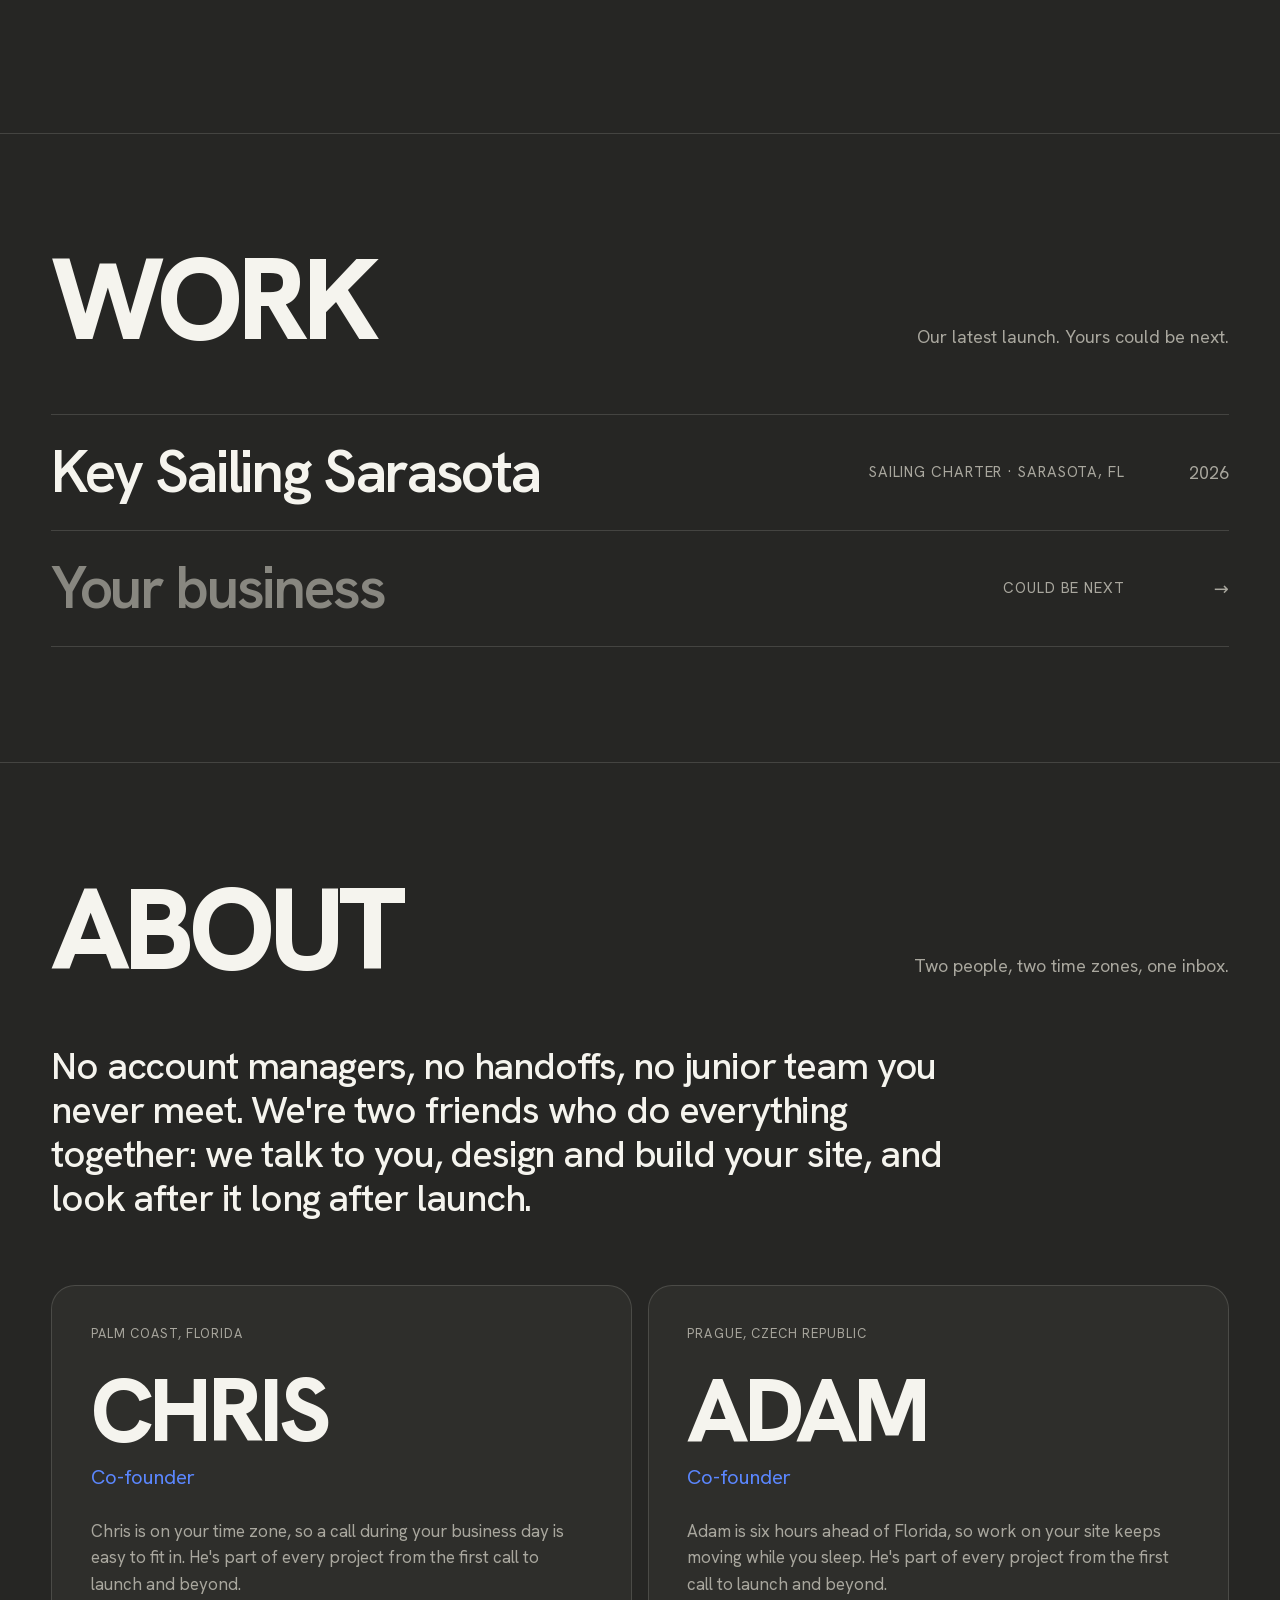
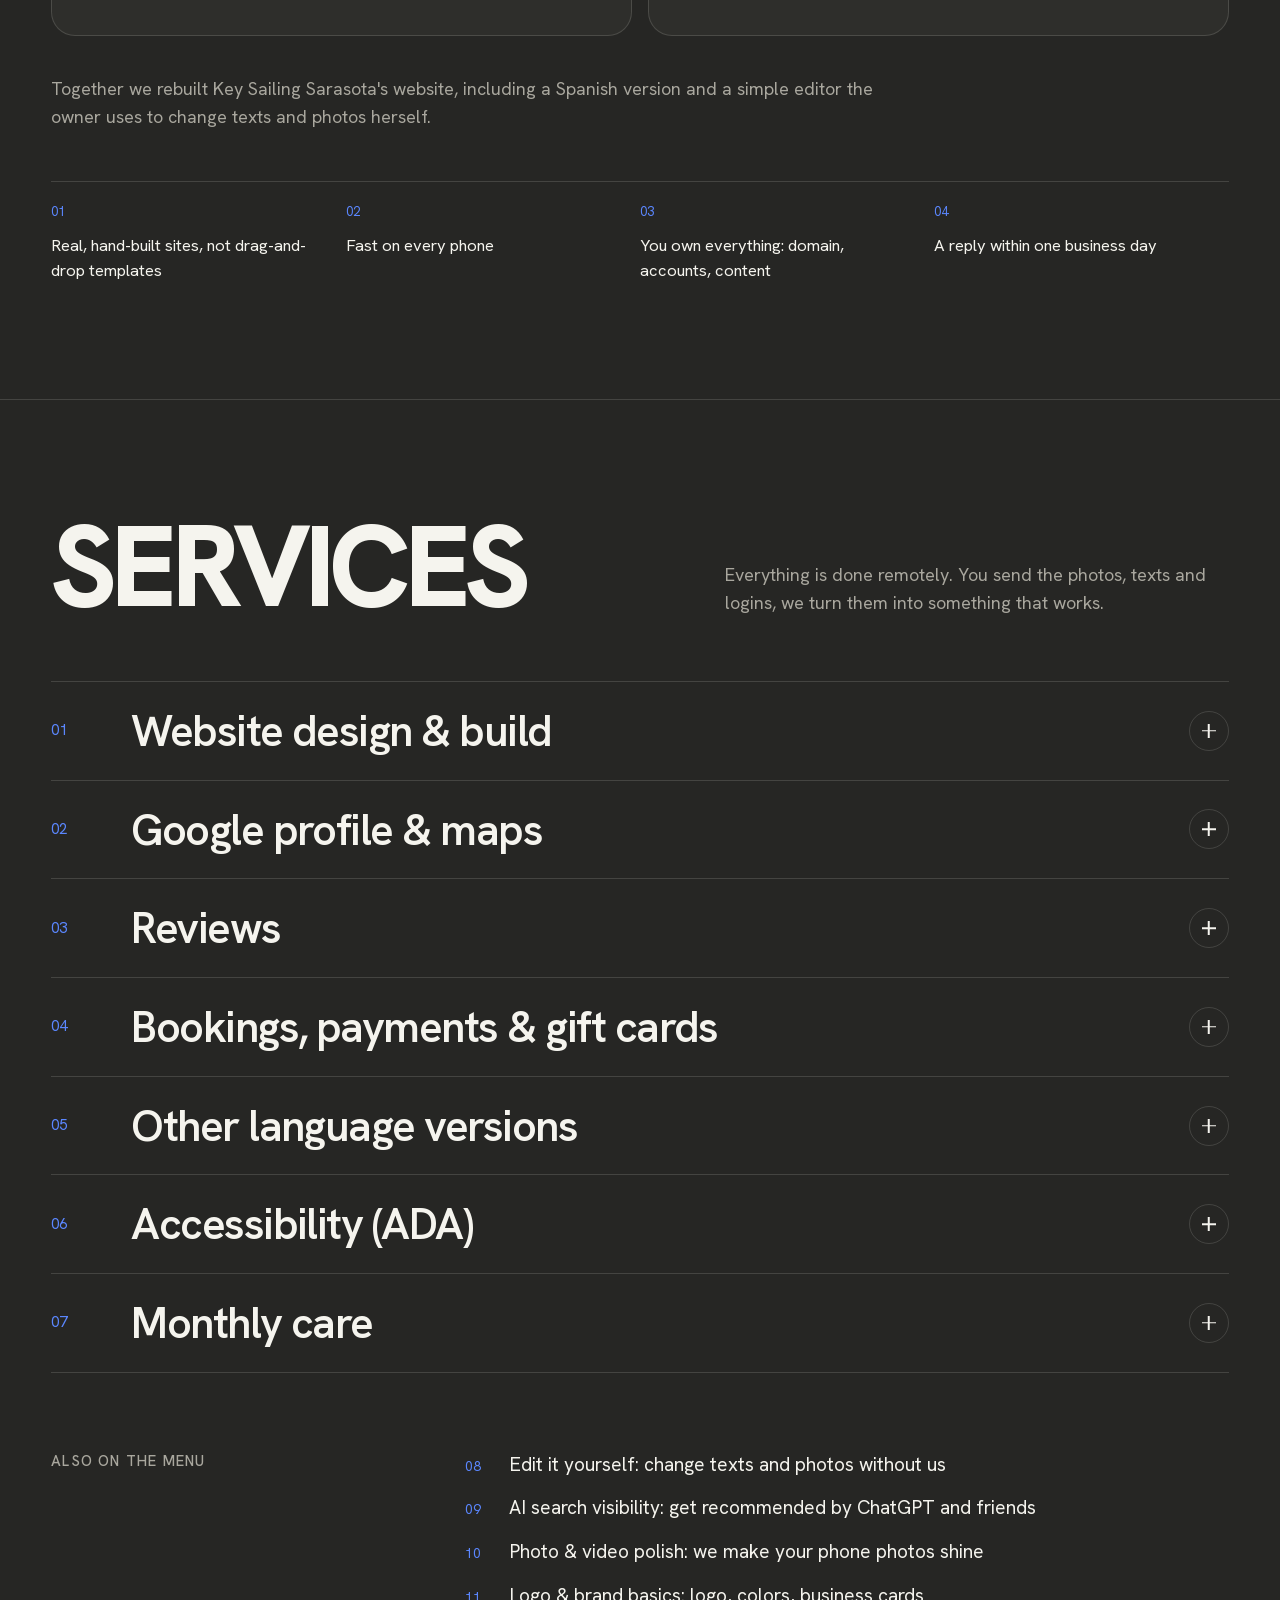
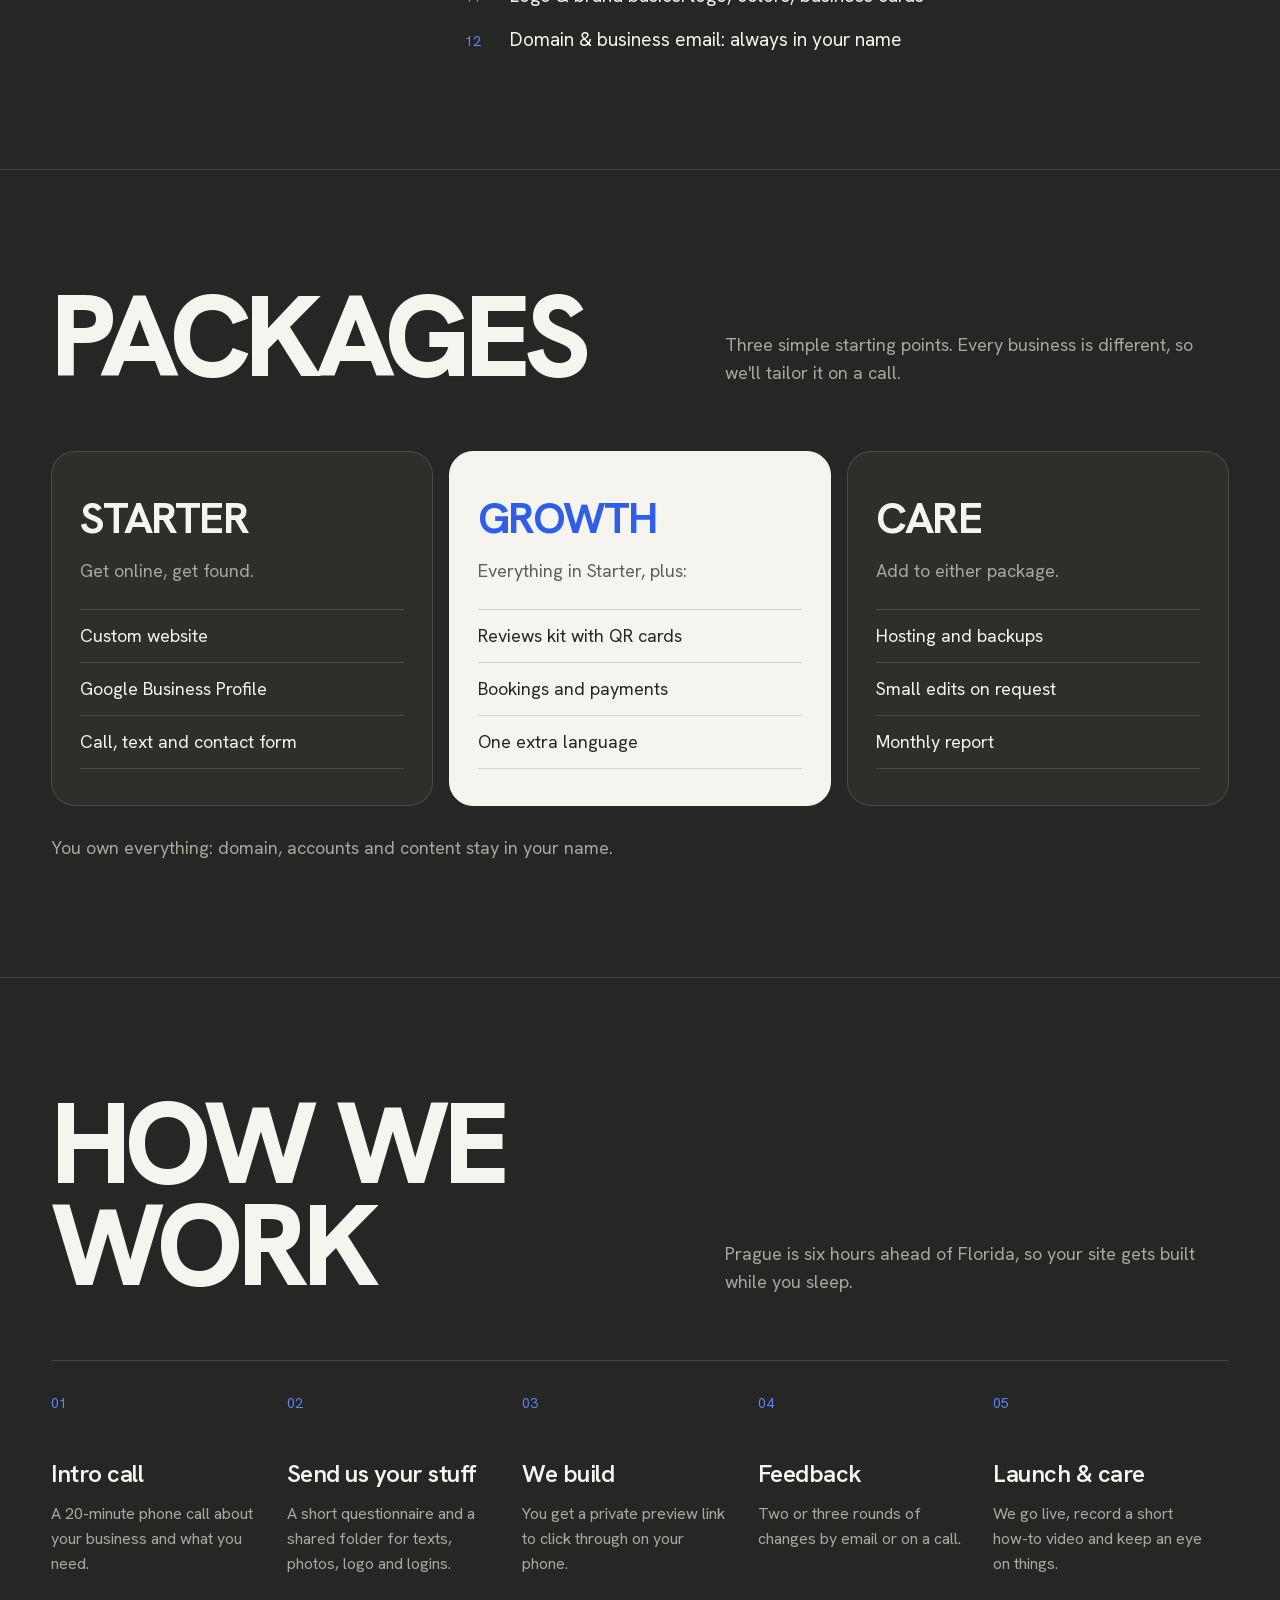
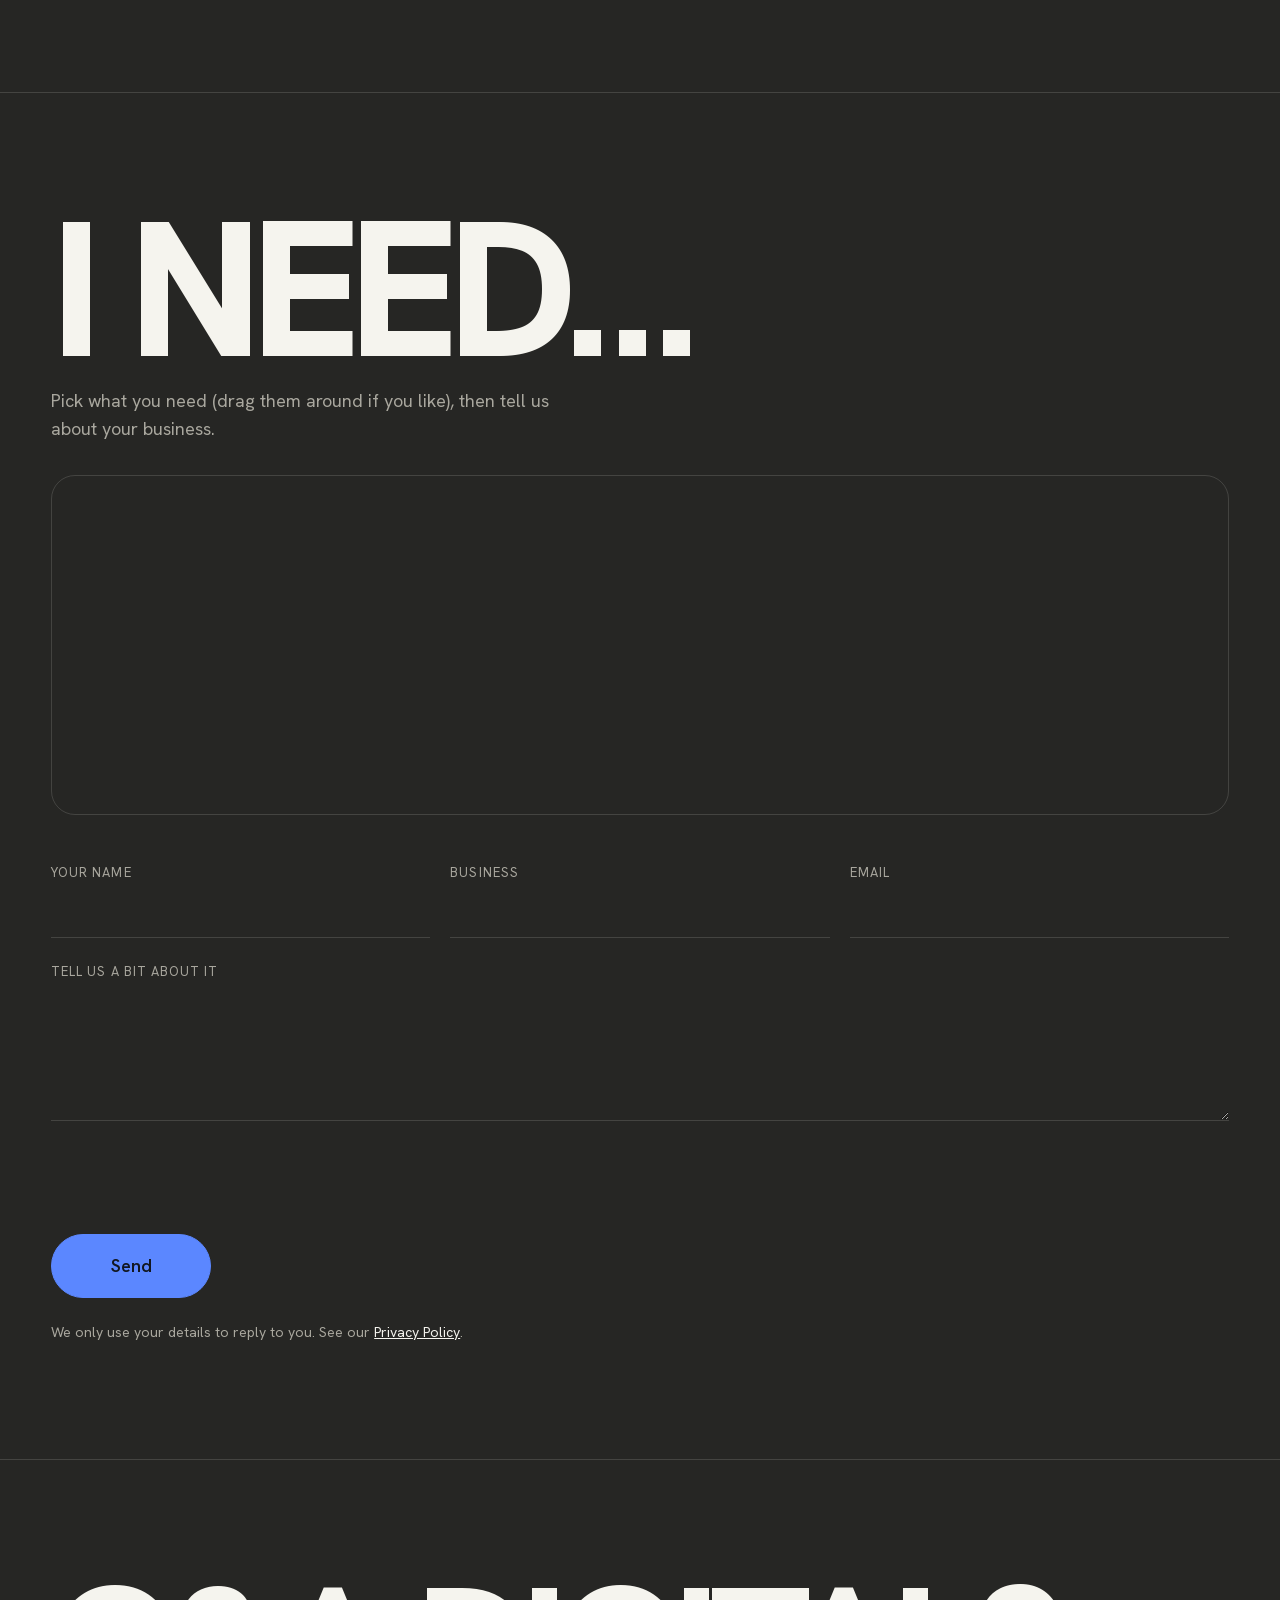
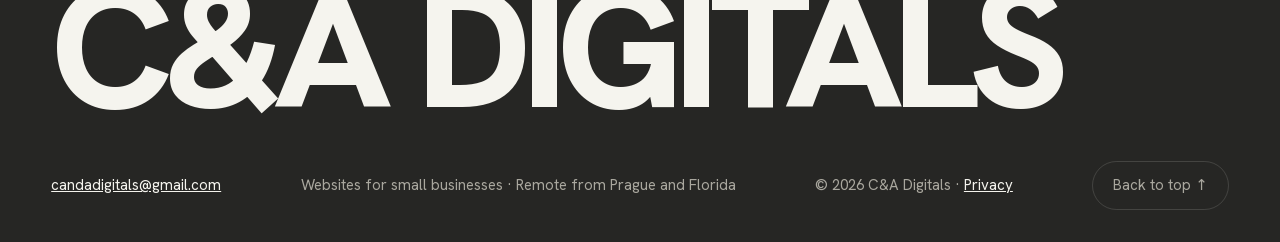
==== commit 3c707dfb: "Make the layers design the real hero, in all three languages The logo's three layers, exploded in is" ====
--- a/site/index.html
+++ b/site/index.html
@@ -14,7 +14,7 @@
 <meta property="og:image" content="https://candadigitals.com/images/og.jpg">
 <meta property="og:image:width" content="1200">
 <meta property="og:image:height" content="630">
-<meta property="og:image:alt" content="C&amp;A Digitals: Websites that bring you customers.">
+<meta property="og:image:alt" content="C&amp;A Digitals: We build your website. Then we take care of it.">
 <meta name="twitter:card" content="summary_large_image">
 <link rel="canonical" href="https://candadigitals.com/">
 <link rel="alternate" hreflang="en" href="https://candadigitals.com/">
@@ -67,7 +67,7 @@
 }
 </script>
 <link rel="preload" href="fonts/hanken-grotesk-latin.woff2" as="font" type="font/woff2" crossorigin>
-<link rel="stylesheet" href="style.css?v=26">
+<link rel="stylesheet" href="style.css?v=27">
 <script>document.documentElement.classList.add('js')</script>
 </head>
 <body>
@@ -104,49 +104,124 @@
 
 <main id="main">
 
-  <!-- Hero -->
-  <section class="hero" id="top">
-    <h1 class="hero-title" aria-label="Websites that bring you customers.">
-      <span class="line"><span class="word">Websites</span></span>
-      <span class="line"><span class="word">that</span> <span class="word">bring</span></span>
-      <span class="line"><span class="word">you</span> <span class="word accent">customers.</span></span>
-    </h1>
-
-    <div class="hero-layers" aria-hidden="true">
-      <svg viewBox="-20 -80 136 256">
-        <g class="layer layer-3"><path d="M12 64 L48 82 L84 64" fill="none" stroke="currentColor" stroke-width="3" stroke-linecap="round" stroke-linejoin="round"/></g>
-        <g class="layer layer-2"><path d="M12 48 L48 66 L84 48" fill="none" stroke="currentColor" stroke-width="3" stroke-linecap="round" stroke-linejoin="round"/></g>
-        <g class="layer layer-1"><polygon class="accent-fill" points="48,12 84,30 48,48 12,30" stroke-width="2" stroke-linejoin="round"/></g>
+  <!-- Hero: the logo's three layers, exploded -->
+  <section class="lh" id="top">
+    <div class="lh-copy">
+      <p class="lh-badge"><i aria-hidden="true"></i>Web studio in Florida and Prague</p>
+      <h1 class="lh-title">We build your website. <span class="accent">Then we take care of it.</span></h1>
+      <p class="lh-lead">Design, Google, reviews, bookings and monthly care, from one small team that answers when you call.</p>
+      <div class="lh-ctas">
+        <a class="btn magnetic" href="#contact"><span>Book a free call</span></a>
+        <a class="btn btn-ghost magnetic" href="#work"><span>See our work</span></a>
+      </div>
+      <ul class="lh-trust">
+        <li><svg viewBox="0 0 24 24" aria-hidden="true"><path d="M5 12.5l4.5 4.5L19 7.5"/></svg>Custom-built, no templates</li>
+        <li><svg viewBox="0 0 24 24" aria-hidden="true"><path d="M5 12.5l4.5 4.5L19 7.5"/></svg>You own everything</li>
+        <li><svg viewBox="0 0 24 24" aria-hidden="true"><path d="M5 12.5l4.5 4.5L19 7.5"/></svg>Reply within one business day</li>
+      </ul>
+    </div>
+
+    <div class="lh-art">
+      <svg viewBox="-190 -150 650 650" role="img" aria-labelledby="lh-art-title">
+        <title id="lh-art-title">Three layers: Found on Google on top, your website in the middle, care and updates underneath.</title>
+        <defs>
+          <filter id="soft" x="-50%" y="-50%" width="200%" height="200%"><feGaussianBlur stdDeviation="16"/></filter>
+          <!-- one slab = top face + left face + right face (half-width 150, half-height 75, thickness 26) -->
+          <g id="slab-shape">
+            <polygon class="f-left" points="-150,0 0,75 0,101 -150,26"/>
+            <polygon class="f-right" points="0,75 150,0 150,26 0,101"/>
+            <polygon class="f-top" points="0,-75 150,0 0,75 -150,0"/>
+          </g>
+        </defs>
+
+        <!-- floor shadow -->
+        <ellipse cx="0" cy="424" rx="170" ry="40" fill="#000" opacity="0.35" filter="url(#soft)"/>
+
+        <!-- bottom: care -->
+        <g class="slab s-bot" transform="translate(0,320)">
+          <g class="intro"><g class="spread"><g class="bob">
+            <g style="--top:#4a4a45;--left:#393935;--right:#2e2e2b">
+              <polygon points="-150,0 0,75 0,101 -150,26" fill="#393935"/>
+              <polygon points="0,75 150,0 150,26 0,101" fill="#2e2e2b"/>
+              <polygon points="0,-75 150,0 0,75 -150,0" fill="#4a4a45"/>
+            </g>
+            <g transform="matrix(1.5,-0.75,1.5,0.75,-150,0)">
+              <path d="M50 12 L80 24 V48 C80 67 67 80 50 87 C33 80 20 67 20 48 V24 Z" fill="rgba(93,202,165,0.16)" stroke="#5DCAA5" stroke-width="3" stroke-linejoin="round"/>
+              <path d="M46.7 44 L43.3 54 L64.7 46" fill="none" stroke="#5DCAA5" stroke-width="5" stroke-linecap="round" stroke-linejoin="round"/>
+            </g>
+          </g></g></g>
+        </g>
+
+        <!-- middle: the website -->
+        <g class="slab s-mid" transform="translate(0,160)">
+          <g class="intro"><g class="spread"><g class="bob">
+            <polygon points="-150,0 0,75 0,101 -150,26" fill="#d6d3c8"/>
+            <polygon points="0,75 150,0 150,26 0,101" fill="#bdbaae"/>
+            <polygon points="0,-75 150,0 0,75 -150,0" fill="#F5F4EE"/>
+            <g transform="matrix(1.5,-0.75,1.5,0.75,-150,0)">
+              <rect x="12" y="12" width="76" height="76" rx="7" fill="#ffffff" stroke="#262624" stroke-width="1.6"/>
+              <path d="M12 24 H88" stroke="#262624" stroke-width="1.4"/>
+              <circle cx="19" cy="18" r="2" fill="#F09595"/><circle cx="25" cy="18" r="2" fill="#FAC775"/><circle cx="31" cy="18" r="2" fill="#97C459"/>
+              <rect x="18" y="30" width="64" height="26" rx="4" fill="#C9D6FF"/>
+              <path d="M24 52 L36 40 L44 47 L52 38 L64 52 Z" fill="#5B87FF"/>
+              <circle cx="70" cy="37" r="4" fill="#ffffff"/>
+              <rect x="18" y="62" width="40" height="4" rx="2" fill="#262624"/>
+              <rect x="18" y="70" width="30" height="3.5" rx="1.75" fill="#b4b2a9"/>
+              <rect x="18" y="77" width="34" height="3.5" rx="1.75" fill="#b4b2a9"/>
+              <rect x="62" y="70" width="20" height="10" rx="5" fill="#2F5EEB"/>
+            </g>
+          </g></g></g>
+        </g>
+
+        <!-- top: found on Google -->
+        <g class="slab s-top" transform="translate(0,0)">
+          <g class="intro"><g class="spread"><g class="bob">
+            <polygon points="-150,0 0,75 0,101 -150,26" fill="#3E68D6"/>
+            <polygon points="0,75 150,0 150,26 0,101" fill="#2E52B5"/>
+            <polygon points="0,-75 150,0 0,75 -150,0" fill="#5B87FF"/>
+            <g transform="matrix(1.5,-0.75,1.5,0.75,-150,0)">
+              <rect x="14" y="26" width="72" height="48" rx="7" fill="#ffffff"/>
+              <path d="M30 60 C30 60 21 51.5 21 45 A9 9 0 0 1 39 45 C39 51.5 30 60 30 60 Z" fill="#2F5EEB"/>
+              <circle cx="30" cy="45" r="3.4" fill="#ffffff"/>
+              <g fill="#E9A23B">
+                <path d="M48 38 l2.2 4.4 4.8 .7 -3.5 3.4 .8 4.8 -4.3 -2.3 -4.3 2.3 .8 -4.8 -3.5 -3.4 4.8 -.7z"/>
+                <path d="M61 38 l2.2 4.4 4.8 .7 -3.5 3.4 .8 4.8 -4.3 -2.3 -4.3 2.3 .8 -4.8 -3.5 -3.4 4.8 -.7z"/>
+                <path d="M74 38 l2.2 4.4 4.8 .7 -3.5 3.4 .8 4.8 -4.3 -2.3 -4.3 2.3 .8 -4.8 -3.5 -3.4 4.8 -.7z"/>
+              </g>
+              <rect x="44" y="57" width="34" height="4" rx="2" fill="#262624"/>
+              <rect x="44" y="64" width="24" height="3.5" rx="1.75" fill="#b4b2a9"/>
+            </g>
+          </g></g></g>
+        </g>
+
+        <!-- labels (desktop and tablet) -->
+        <g class="labels">
+          <g class="lbl l-top">
+            <line class="lbl-line" x1="160" y1="0" x2="232" y2="0"/><circle class="lbl-dot" cx="160" cy="0" r="3.5"/>
+            <text x="246" y="-12" class="lbl-n">01</text>
+            <text x="246" y="11" class="lbl-t">Found on Google</text>
+            <text x="246" y="33" class="lbl-s">Profile, reviews and bookings</text>
+          </g>
+          <g class="lbl l-mid">
+            <line class="lbl-line" x1="160" y1="160" x2="232" y2="160"/><circle class="lbl-dot" cx="160" cy="160" r="3.5"/>
+            <text x="246" y="148" class="lbl-n">02</text>
+            <text x="246" y="171" class="lbl-t">Your website</text>
+            <text x="246" y="193" class="lbl-s">Custom design, fast on phones</text>
+          </g>
+          <g class="lbl l-bot">
+            <line class="lbl-line" x1="160" y1="320" x2="232" y2="320"/><circle class="lbl-dot" cx="160" cy="320" r="3.5"/>
+            <text x="246" y="308" class="lbl-n">03</text>
+            <text x="246" y="331" class="lbl-t">Care and updates</text>
+            <text x="246" y="353" class="lbl-s">Backups, security, small edits</text>
+          </g>
+        </g>
       </svg>
-    </div>
-
-    <div class="hero-bottom">
-      <div class="hero-intro">
-        <p class="hero-lead fade">A two-person web studio for small businesses. We design, build and look after your website, and help you get found on Google, collect reviews and take bookings.</p>
-        <div class="hero-ctas fade">
-          <a class="btn magnetic" href="#contact"><span>Book a free call</span></a>
-          <a class="btn btn-ghost magnetic" href="#work"><span>See our work</span></a>
-        </div>
-      </div>
-
-      <dl class="hero-meta fade">
-        <div class="clock" data-tz="America/New_York">
-          <dt>Our desk</dt>
-          <dd><span class="clock-place">Florida, US</span> <span class="clock-time">--:--</span></dd>
-        </div>
-        <div class="clock" data-tz="Europe/Prague">
-          <dt>Our desk</dt>
-          <dd><span class="clock-place">Prague, CZ</span> <span class="clock-time">--:--</span></dd>
-        </div>
-        <div>
-          <dt>Say hello</dt>
-          <dd>
-            <a href="mailto:candadigitals@gmail.com">candadigitals@gmail.com</a>
-            <button class="copy" type="button" data-copy="candadigitals@gmail.com">Copy</button>
-            <span class="copy-done" role="status" aria-live="polite"></span>
-          </dd>
-        </div>
-      </dl>
+
+      <ol class="lh-legend">
+        <li><span>01</span><p><strong>Found on Google</strong><em>Profile, reviews and bookings</em></p></li>
+        <li><span>02</span><p><strong>Your website</strong><em>Custom design, fast on phones</em></p></li>
+        <li><span>03</span><p><strong>Care and updates</strong><em>Backups, security, small edits</em></p></li>
+      </ol>
     </div>
   </section>
 
@@ -393,6 +468,6 @@
 <script src="js/vendor/lenis.min.js" defer></script>
 <script src="js/vendor/matter.min.js" defer></script>
 <script src="https://challenges.cloudflare.com/turnstile/v0/api.js" async defer></script>
-<script src="js/main.js?v=19" defer></script>
+<script src="js/main.js?v=20" defer></script>
 </body>
 </html>
--- a/site/style.css
+++ b/site/style.css
@@ -129,46 +129,66 @@
 .menu a:hover { color: var(--accent-deep); }
 .menu-foot { margin: auto 0 0; font-size: 16px; }
 
-/* Hero */
-.hero {
-  /* clip sideways only: the logo's drawing area reaches past the right edge */
+/* Hero: the logo's three layers, exploded. Google on top, the website in the middle,
+   care underneath. Each slab is drawn in SVG (top + two side faces) and its icon is
+   mapped onto the top face with one isometric matrix: matrix(1.5,-0.75,1.5,0.75,-150,0). */
+.lh {
   position: relative; min-height: 100vh; min-height: 100svh; overflow-x: clip;
-  padding: 120px var(--pad) 40px;
-  display: flex; flex-direction: column; justify-content: space-between;
-}
-.hero-title {
-  position: relative; z-index: 2;
-  margin: 0; font-weight: 800; text-transform: uppercase;
-  font-size: clamp(46px, 10.2vw, 190px); line-height: 0.88; letter-spacing: -0.055em;
-}
-.hero-title .line { display: block; overflow: hidden; padding: 0.16em 0 0.04em; margin-top: -0.16em; } /* room for accents on capitals (É, Ř, Á) */
-.hero-title .word { display: inline-block; }
-
-.hero-layers {
-  position: absolute; z-index: 1; right: var(--pad); top: 110px;
-  width: min(22vw, 340px);
-  color: var(--ink); pointer-events: none;
-}
-/* The drawing area reaches well past the mark (viewBox -20 -80 136 256 around the
-   96x96 logo), so the layers can drift apart and tilt without being clipped. */
-.hero-layers { aspect-ratio: 1; will-change: transform; }
-/* The SVG gets its own compositing layer: Safari otherwise forgets to repaint the
-   spots the moving chevron tips just left, and leaves little dashes behind. */
-.hero-layers svg {
-  position: absolute; left: -20.833%; top: -83.333%;
-  width: 141.667%; height: 266.667%; max-width: none; overflow: visible;
+  padding: 112px var(--pad) 48px;
+  display: grid; grid-template-columns: minmax(0, 5fr) minmax(0, 6fr); gap: clamp(24px, 4vw, 72px); align-items: center;
+}
+/* soft blue light behind the layers */
+.lh::before {
+  content: ""; position: absolute; z-index: 0; right: -10%; top: 50%; width: 70vw; height: 70vw; max-width: 1100px; max-height: 1100px;
+  transform: translateY(-50%); pointer-events: none;
+  background: radial-gradient(closest-side, rgba(91, 135, 255, 0.16), rgba(91, 135, 255, 0) 70%);
+}
+.lh > * { position: relative; z-index: 1; }
+.lh-badge {
+  display: inline-flex; align-items: center; gap: 10px; margin: 0 0 26px; padding: 7px 14px 7px 10px;
+  border: 1px solid var(--line); border-radius: 999px; color: var(--muted); font-size: 14px;
+}
+.lh-badge i { width: 8px; height: 8px; border-radius: 50%; background: #5DCAA5; box-shadow: 0 0 0 4px rgba(93, 202, 165, 0.18); }
+.lh-title { margin: 0; font-weight: 700; font-size: clamp(42px, 5.1vw, 90px); line-height: 1.02; letter-spacing: -0.04em; }
+.lh-title .accent { display: block; }
+.lh-lead { margin: 24px 0 0; max-width: 29em; color: var(--muted); font-size: clamp(18px, 1.4vw, 21px); }
+.lh-ctas { display: flex; flex-wrap: wrap; gap: 12px; margin-top: 32px; }
+.lh-ctas .btn { min-height: 58px; min-width: 0; padding: 0 30px; font-size: 17px; }
+.lh-trust { list-style: none; display: flex; flex-wrap: wrap; gap: 10px 26px; margin: 30px 0 0; padding: 0; font-size: 15px; color: var(--muted); }
+.lh-trust li { display: inline-flex; align-items: center; gap: 8px; }
+.lh-trust svg { width: 18px; height: 18px; flex: none; fill: none; stroke: #5DCAA5; stroke-width: 2.2; stroke-linecap: round; stroke-linejoin: round; }
+
+.lh-art { width: 100%; max-width: 720px; justify-self: end; }
+/* Own compositing layer, so Safari repaints the floating slabs cleanly. */
+.lh-art svg {
+  display: block; width: 100%; height: auto; max-height: calc(100svh - 150px); overflow: visible; font-family: var(--font);
   will-change: transform; transform: translateZ(0);
-  -webkit-backface-visibility: hidden; backface-visibility: hidden;
-}
-
-.hero-bottom {
-  position: relative; z-index: 2;
-  display: grid; grid-template-columns: minmax(0, 1.1fr) minmax(0, 1fr); gap: 40px;
-  align-items: end; margin-top: 56px; padding-top: 24px; border-top: 1px solid var(--line);
-}
-.hero-lead { margin: 0; max-width: 34em; font-size: clamp(18px, 1.6vw, 22px); }
-.hero-ctas { display: flex; flex-wrap: wrap; gap: 12px; margin-top: 24px; }
-.hero-ctas .btn { min-height: 56px; min-width: 0; padding: 0 28px; font-size: 17px; }
+}
+.lh-art .lbl-t { fill: var(--ink); font-size: 19px; font-weight: 700; letter-spacing: -0.01em; }
+.lh-art .lbl-s { fill: var(--muted); font-size: 14.5px; }
+.lh-art .lbl-n { fill: var(--accent); font-size: 12.5px; font-variant-numeric: tabular-nums; }
+.lh-art .lbl-line { stroke: rgba(245, 244, 238, 0.28); stroke-width: 1; stroke-dasharray: 3 4; }
+.lh-art .lbl-dot { fill: var(--accent); }
+.bob { animation: bob 6.5s ease-in-out infinite; }
+.s-mid .bob { animation-delay: -2.2s; }
+.s-bot .bob { animation-delay: -4.4s; }
+@keyframes bob { 0%, 100% { transform: translateY(0); } 50% { transform: translateY(-9px); } }
+
+/* phones: the labels become a list under the drawing (inside the SVG they'd get too small) */
+.lh-legend { display: none; list-style: none; margin: 8px 0 0; padding: 0; }
+.lh-legend li { display: grid; grid-template-columns: 28px minmax(0, 1fr); padding: 12px 0; border-top: 1px solid var(--line); }
+.lh-legend span { color: var(--accent); font-size: 13px; padding-top: 3px; }
+.lh-legend p { margin: 0; }
+.lh-legend strong { display: block; font-size: 17px; }
+.lh-legend em { font-style: normal; color: var(--muted); font-size: 15px; }
+
+/* short laptop screens: keep the whole hero on the first screen */
+@media (max-height: 760px) and (min-width: 1001px) {
+  .lh { padding-top: 92px; padding-bottom: 28px; }
+  .lh-badge { margin-bottom: 18px; }
+  .lh-ctas { margin-top: 24px; }
+  .lh-trust { margin-top: 22px; }
+}
 
 /* Proof strip right under the hero */
 .proof {
@@ -182,16 +202,6 @@
 .proof-list strong { font-weight: 600; }
 .proof-list span { color: var(--muted); margin-left: 6px; }
 .proof-list a:hover strong { color: var(--accent); }
-.hero-meta { margin: 0; display: grid; grid-template-columns: repeat(3, auto); gap: 28px; justify-content: end; font-size: 15px; }
-.hero-meta dt { color: var(--muted); text-transform: uppercase; font-size: 12px; letter-spacing: 0.08em; margin-bottom: 4px; }
-.hero-meta dd { margin: 0; }
-.clock-time { font-variant-numeric: tabular-nums; }
-.copy {
-  margin-left: 6px; padding: 2px 10px; border: 1px solid var(--line); border-radius: 999px;
-  background: none; font-size: 12px; text-transform: uppercase; letter-spacing: 0.06em;
-}
-.copy:hover { border-color: var(--ink); }
-.copy-done { display: block; color: var(--muted); font-size: 12px; min-height: 1em; }
 
 /* Marquee */
 .marquee { overflow: hidden; border-block: 1px solid var(--line); padding: 18px 0; }
@@ -379,13 +389,13 @@
 .to-top:hover { border-color: var(--ink); }
 
 /* Reveal helpers (only when JS runs; the content is visible without JS) */
-.js .fade { opacity: 0; transform: translateY(24px); }
+.js .lh-copy > *, .js .lh .slab .intro, .js .lh .labels .lbl, .js .lh-legend li { opacity: 0; }
 
 /* Responsive */
 @media (max-width: 1000px) {
-  .hero-bottom { grid-template-columns: 1fr; }
-  .hero-meta { justify-content: start; grid-template-columns: repeat(2, auto); }
-  .hero-layers { position: relative; right: auto; top: auto; align-self: flex-end; width: min(42vw, 260px); margin: 40px 0 0; }
+  .lh { grid-template-columns: 1fr; padding-top: 100px; }
+  .lh-art { justify-self: center; max-width: 560px; }
+  .lh::before { right: -40%; top: 70%; width: 140vw; height: 140vw; }
   .section-head { grid-template-columns: 1fr; }
   .section-note { justify-self: start; }
   .pkg-grid { grid-template-columns: 1fr; }
@@ -400,9 +410,10 @@
 }
 @media (max-width: 640px) {
   body { font-size: 17px; }
-  .hero { padding-top: 104px; }
-  .hero-meta { grid-template-columns: 1fr 1fr; gap: 20px; }
-  .hero-meta > div:last-child { grid-column: 1 / -1; }
+  .lh-art .labels { display: none; }
+  .lh-art svg { max-height: none; }
+  .lh-legend { display: block; }
+  .lh-trust { font-size: 14px; }
   .work-row { grid-template-columns: minmax(0, 1fr) auto; row-gap: 6px; padding: 22px 0; }
   .work-tag { grid-column: 1; grid-row: 2; font-size: 13px; }
   .work-year { grid-row: 1; grid-column: 2; }
@@ -424,7 +435,7 @@
 
 @media (prefers-reduced-motion: reduce) {
   *, *::before, *::after { animation: none !important; transition: none !important; }
-  .js .fade { opacity: 1; transform: none; }
+  .js .lh-copy > *, .js .lh .slab .intro, .js .lh .labels .lbl, .js .lh-legend li { opacity: 1; }
   .intro-text .w { opacity: 1; }
   .marquee-track { animation: none; }
 }
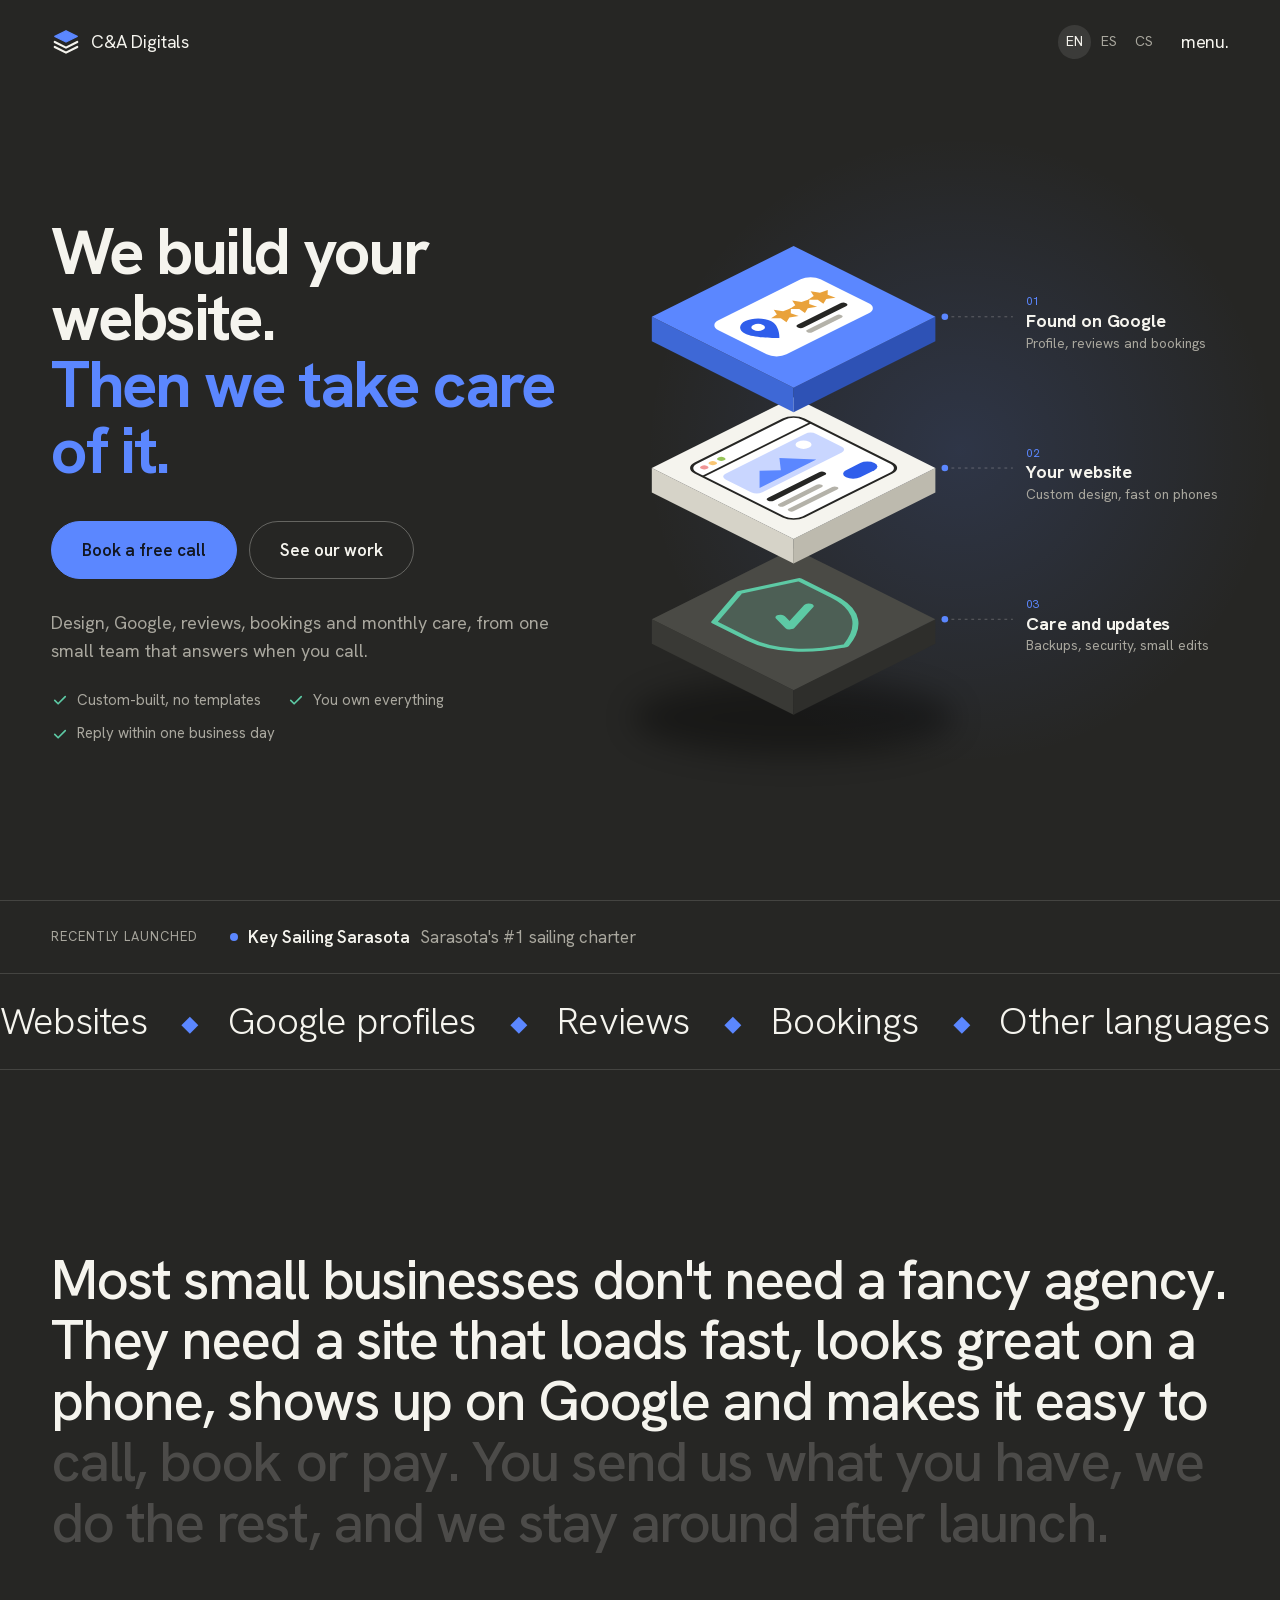
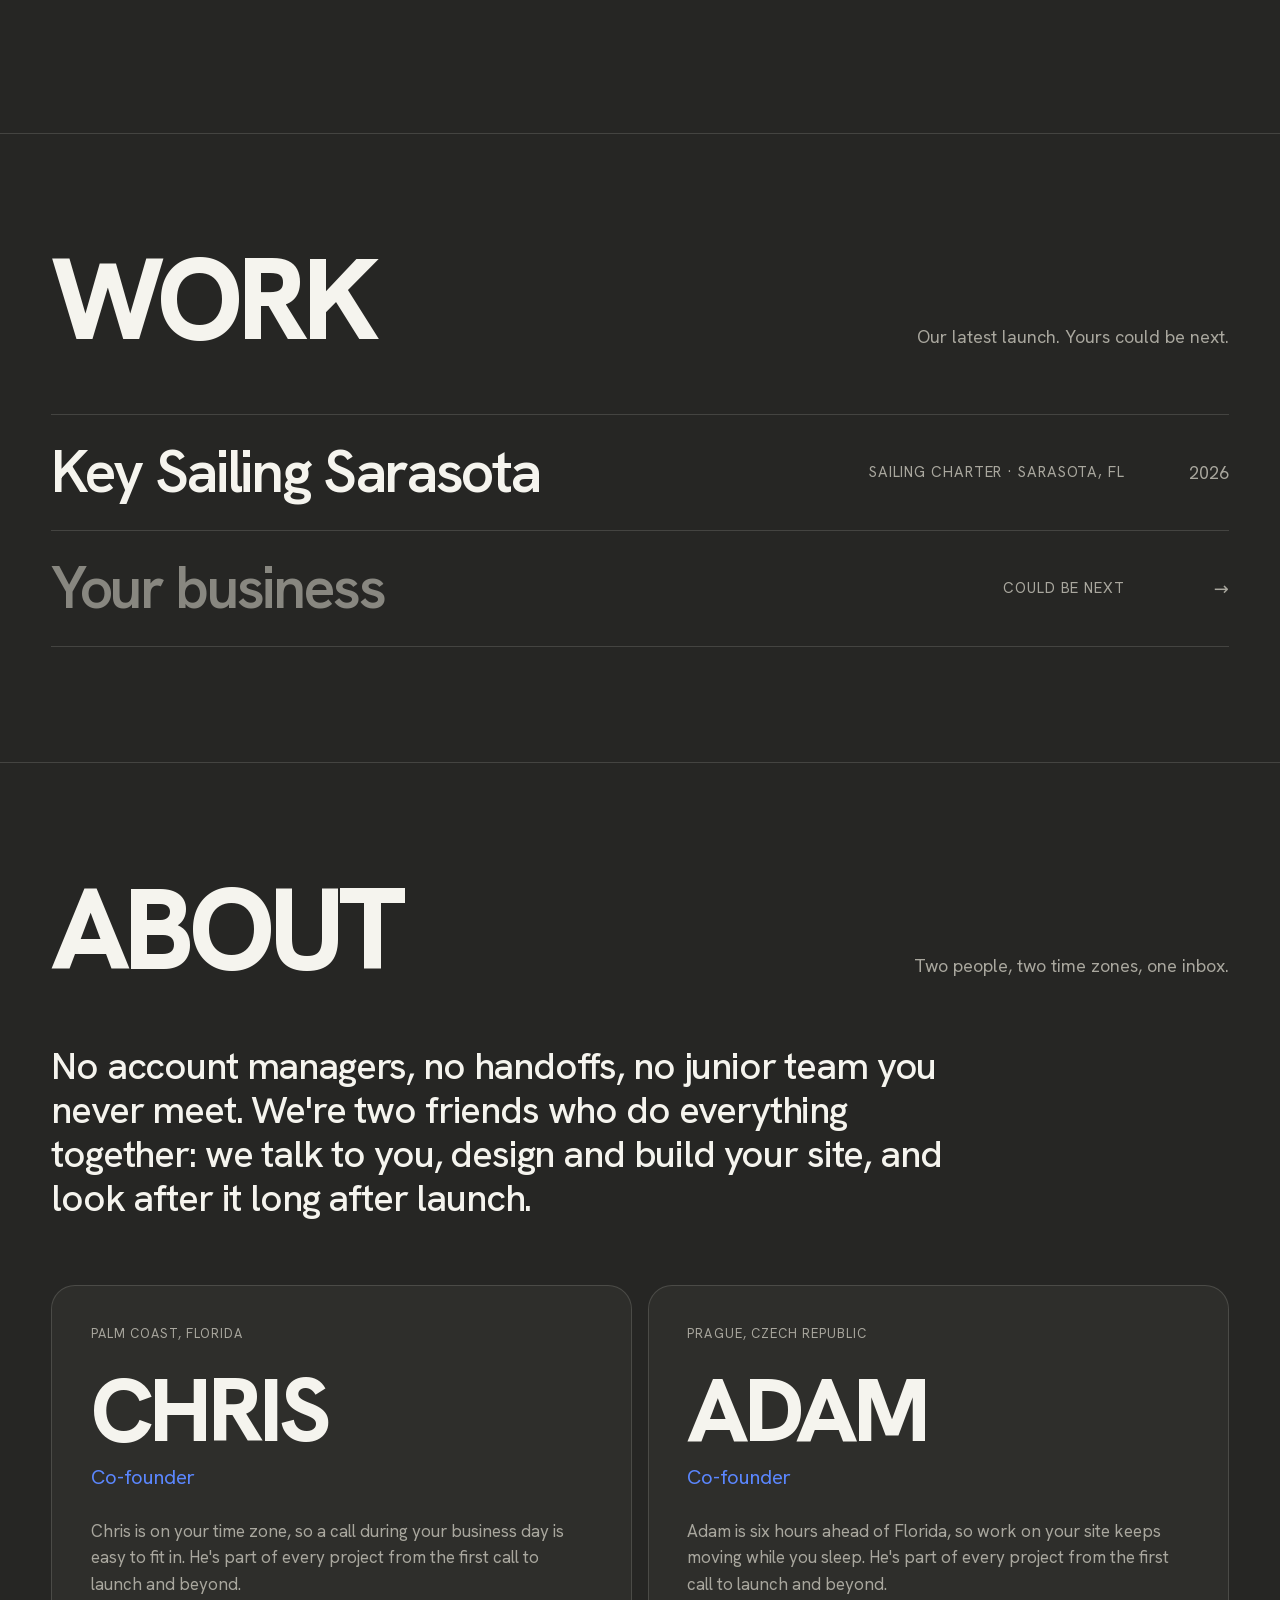
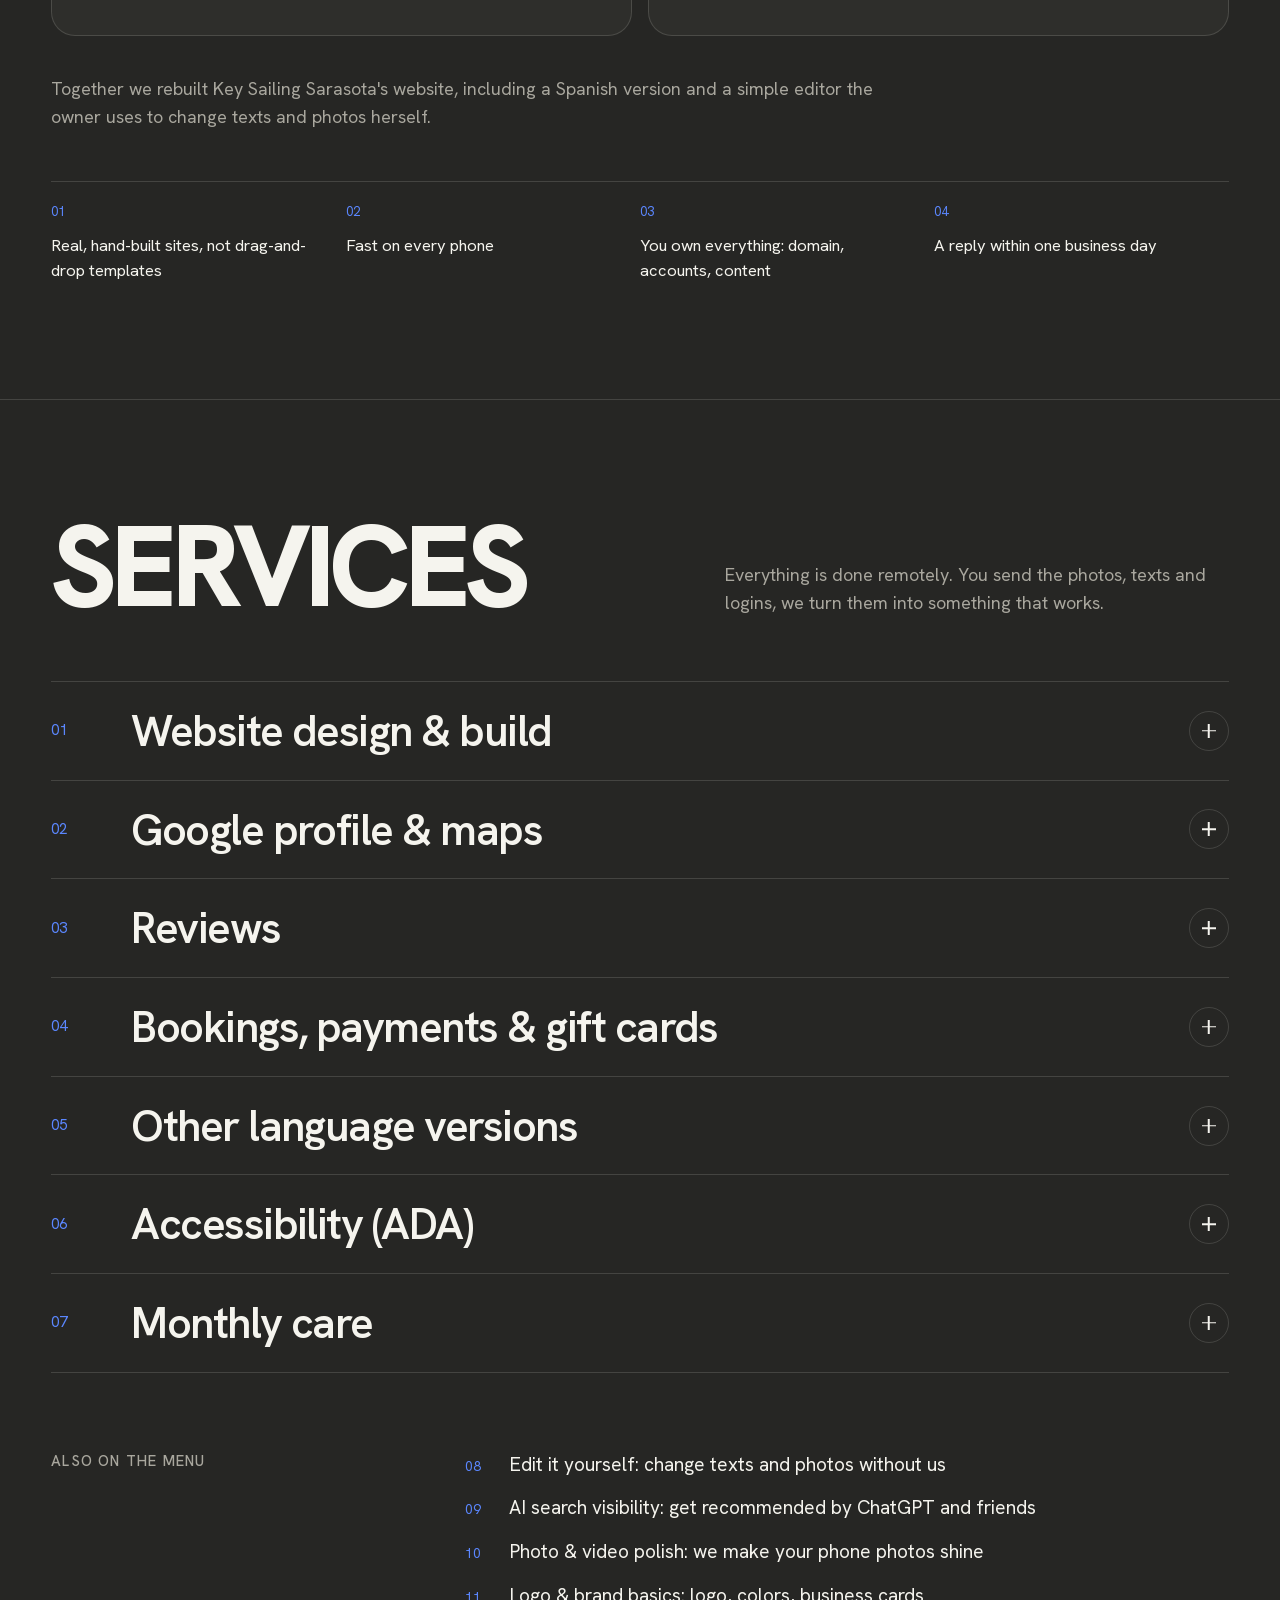
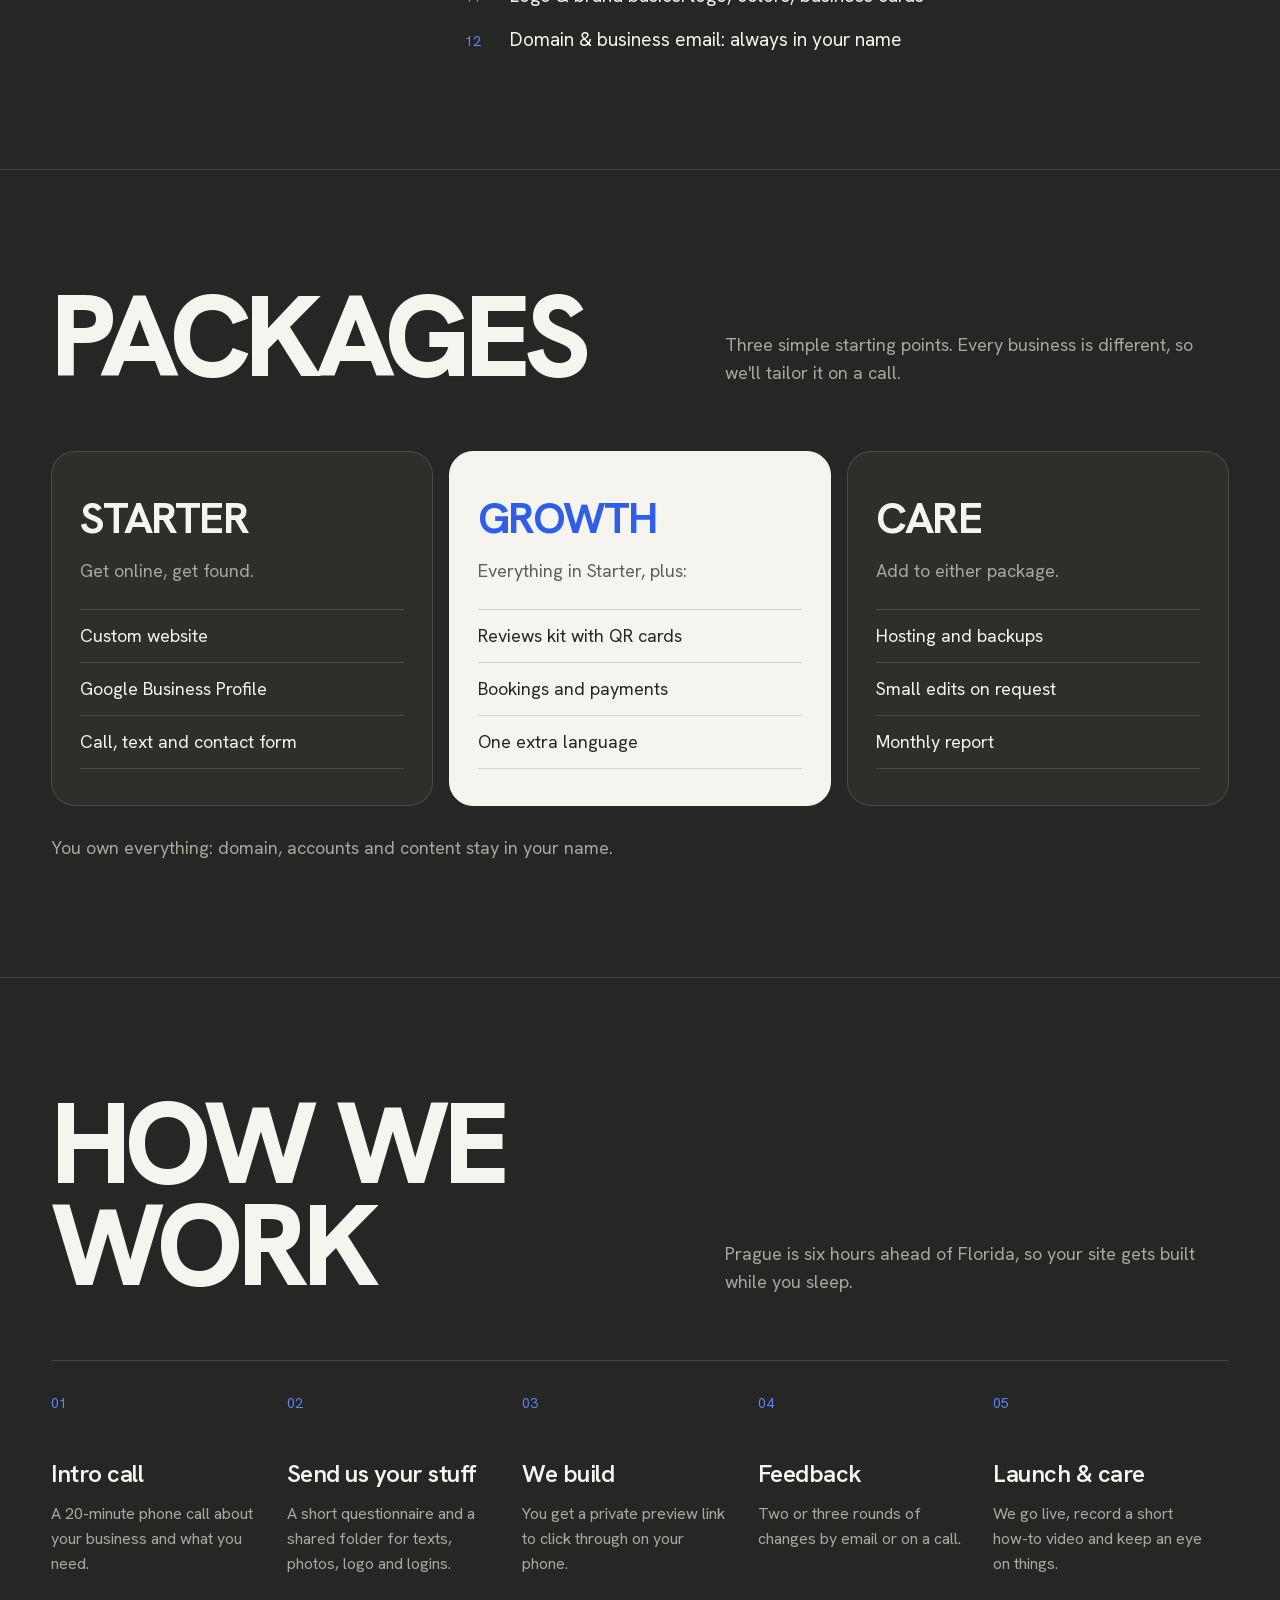
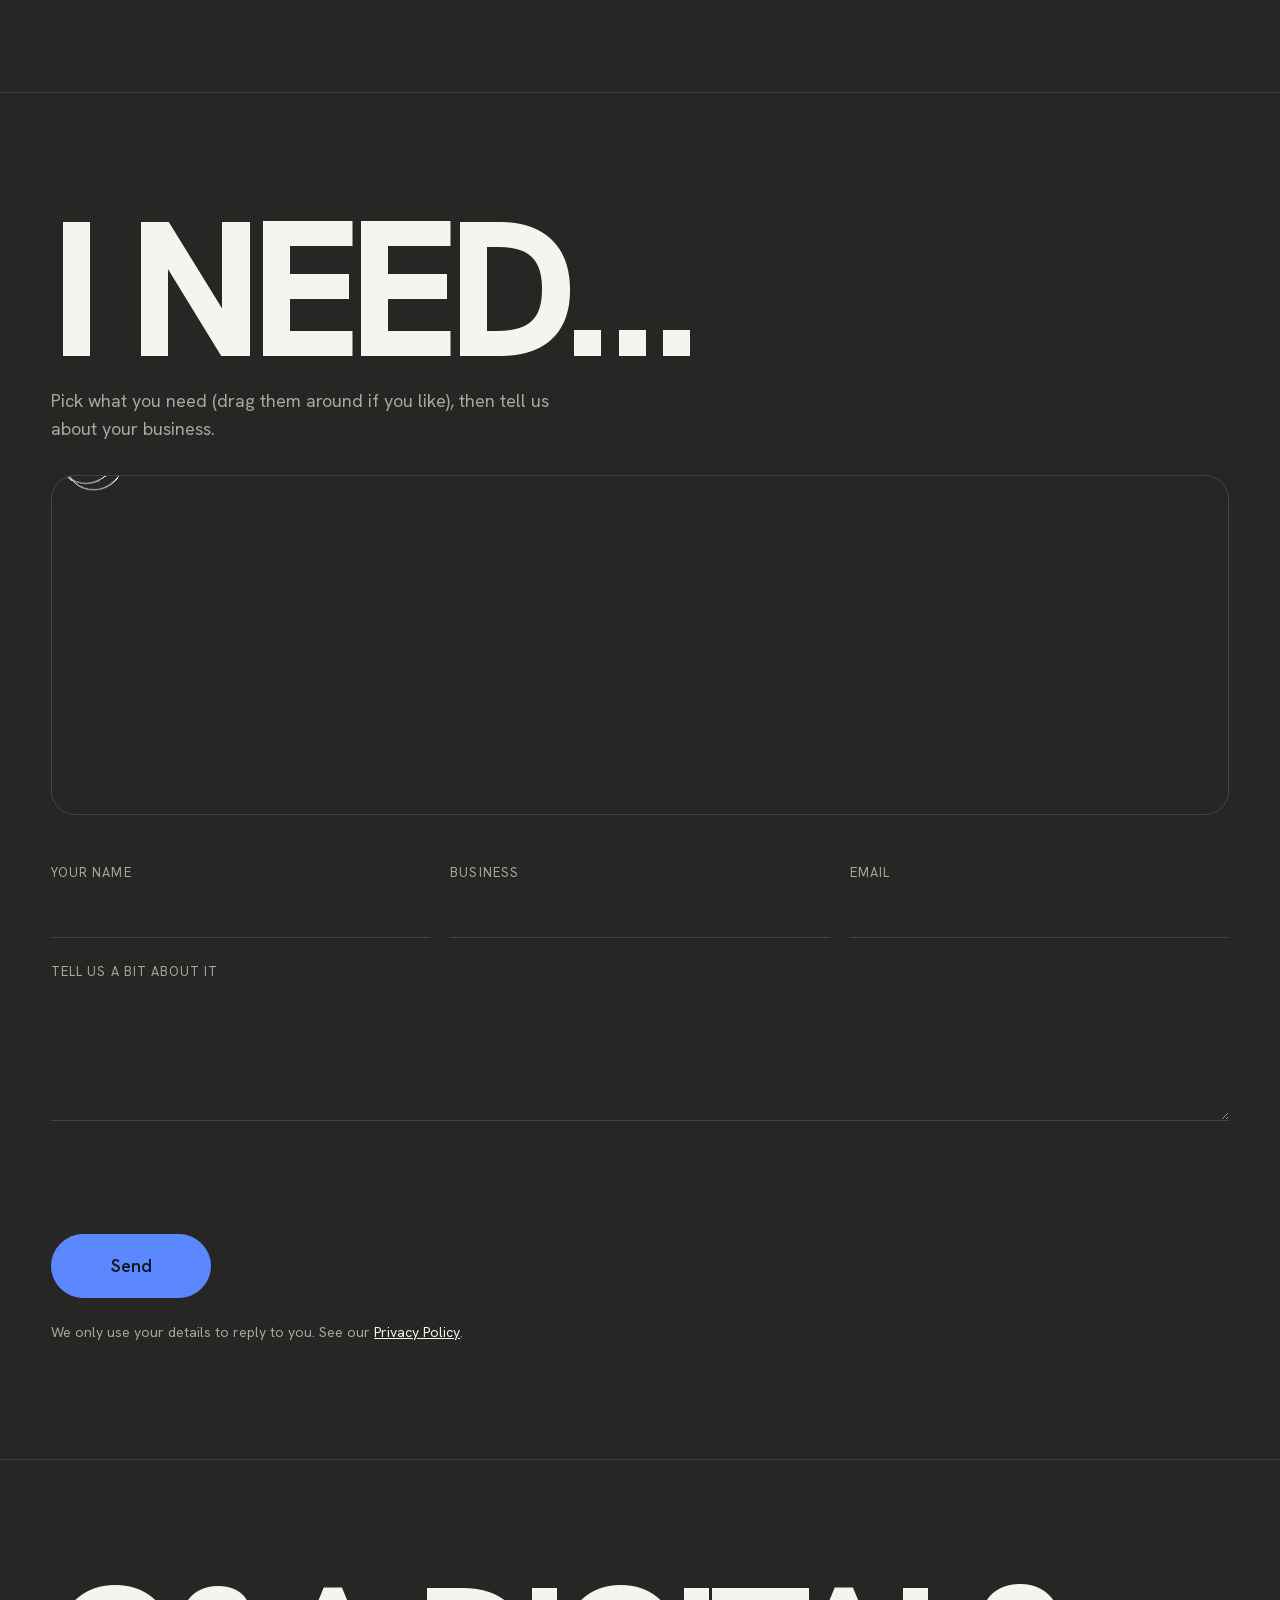
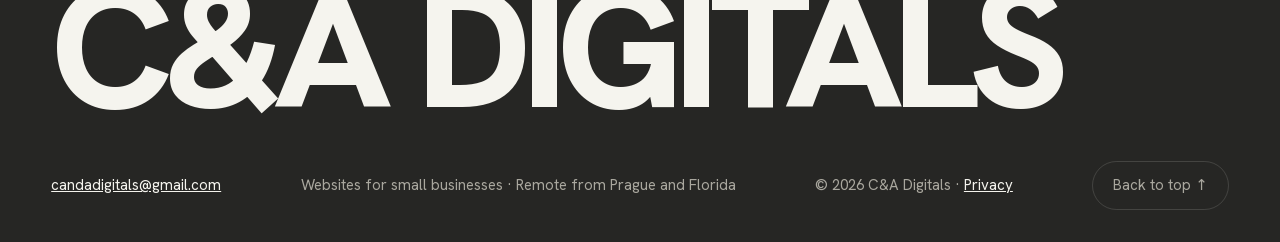
==== commit 59fba7d4: "Drop the hero badge and put the buttons right under the headline The 'Web studio in Florida and Prag" ====
--- a/site/index.html
+++ b/site/index.html
@@ -67,7 +67,7 @@
 }
 </script>
 <link rel="preload" href="fonts/hanken-grotesk-latin.woff2" as="font" type="font/woff2" crossorigin>
-<link rel="stylesheet" href="style.css?v=27">
+<link rel="stylesheet" href="style.css?v=28">
 <script>document.documentElement.classList.add('js')</script>
 </head>
 <body>
@@ -107,13 +107,12 @@
   <!-- Hero: the logo's three layers, exploded -->
   <section class="lh" id="top">
     <div class="lh-copy">
-      <p class="lh-badge"><i aria-hidden="true"></i>Web studio in Florida and Prague</p>
       <h1 class="lh-title">We build your website. <span class="accent">Then we take care of it.</span></h1>
-      <p class="lh-lead">Design, Google, reviews, bookings and monthly care, from one small team that answers when you call.</p>
       <div class="lh-ctas">
         <a class="btn magnetic" href="#contact"><span>Book a free call</span></a>
         <a class="btn btn-ghost magnetic" href="#work"><span>See our work</span></a>
       </div>
+      <p class="lh-lead">Design, Google, reviews, bookings and monthly care, from one small team that answers when you call.</p>
       <ul class="lh-trust">
         <li><svg viewBox="0 0 24 24" aria-hidden="true"><path d="M5 12.5l4.5 4.5L19 7.5"/></svg>Custom-built, no templates</li>
         <li><svg viewBox="0 0 24 24" aria-hidden="true"><path d="M5 12.5l4.5 4.5L19 7.5"/></svg>You own everything</li>
--- a/site/style.css
+++ b/site/style.css
@@ -144,17 +144,12 @@
   background: radial-gradient(closest-side, rgba(91, 135, 255, 0.16), rgba(91, 135, 255, 0) 70%);
 }
 .lh > * { position: relative; z-index: 1; }
-.lh-badge {
-  display: inline-flex; align-items: center; gap: 10px; margin: 0 0 26px; padding: 7px 14px 7px 10px;
-  border: 1px solid var(--line); border-radius: 999px; color: var(--muted); font-size: 14px;
-}
-.lh-badge i { width: 8px; height: 8px; border-radius: 50%; background: #5DCAA5; box-shadow: 0 0 0 4px rgba(93, 202, 165, 0.18); }
 .lh-title { margin: 0; font-weight: 700; font-size: clamp(42px, 5.1vw, 90px); line-height: 1.02; letter-spacing: -0.04em; }
 .lh-title .accent { display: block; }
-.lh-lead { margin: 24px 0 0; max-width: 29em; color: var(--muted); font-size: clamp(18px, 1.4vw, 21px); }
-.lh-ctas { display: flex; flex-wrap: wrap; gap: 12px; margin-top: 32px; }
+.lh-lead { margin: 30px 0 0; max-width: 29em; color: var(--muted); font-size: clamp(18px, 1.4vw, 21px); }
+.lh-ctas { display: flex; flex-wrap: wrap; gap: 12px; margin-top: 36px; }
 .lh-ctas .btn { min-height: 58px; min-width: 0; padding: 0 30px; font-size: 17px; }
-.lh-trust { list-style: none; display: flex; flex-wrap: wrap; gap: 10px 26px; margin: 30px 0 0; padding: 0; font-size: 15px; color: var(--muted); }
+.lh-trust { list-style: none; display: flex; flex-wrap: wrap; gap: 10px 26px; margin: 24px 0 0; padding: 0; font-size: 15px; color: var(--muted); }
 .lh-trust li { display: inline-flex; align-items: center; gap: 8px; }
 .lh-trust svg { width: 18px; height: 18px; flex: none; fill: none; stroke: #5DCAA5; stroke-width: 2.2; stroke-linecap: round; stroke-linejoin: round; }
 
@@ -185,9 +180,9 @@
 /* short laptop screens: keep the whole hero on the first screen */
 @media (max-height: 760px) and (min-width: 1001px) {
   .lh { padding-top: 92px; padding-bottom: 28px; }
-  .lh-badge { margin-bottom: 18px; }
-  .lh-ctas { margin-top: 24px; }
-  .lh-trust { margin-top: 22px; }
+  .lh-ctas { margin-top: 26px; }
+  .lh-lead { margin-top: 22px; }
+  .lh-trust { margin-top: 18px; }
 }
 
 /* Proof strip right under the hero */
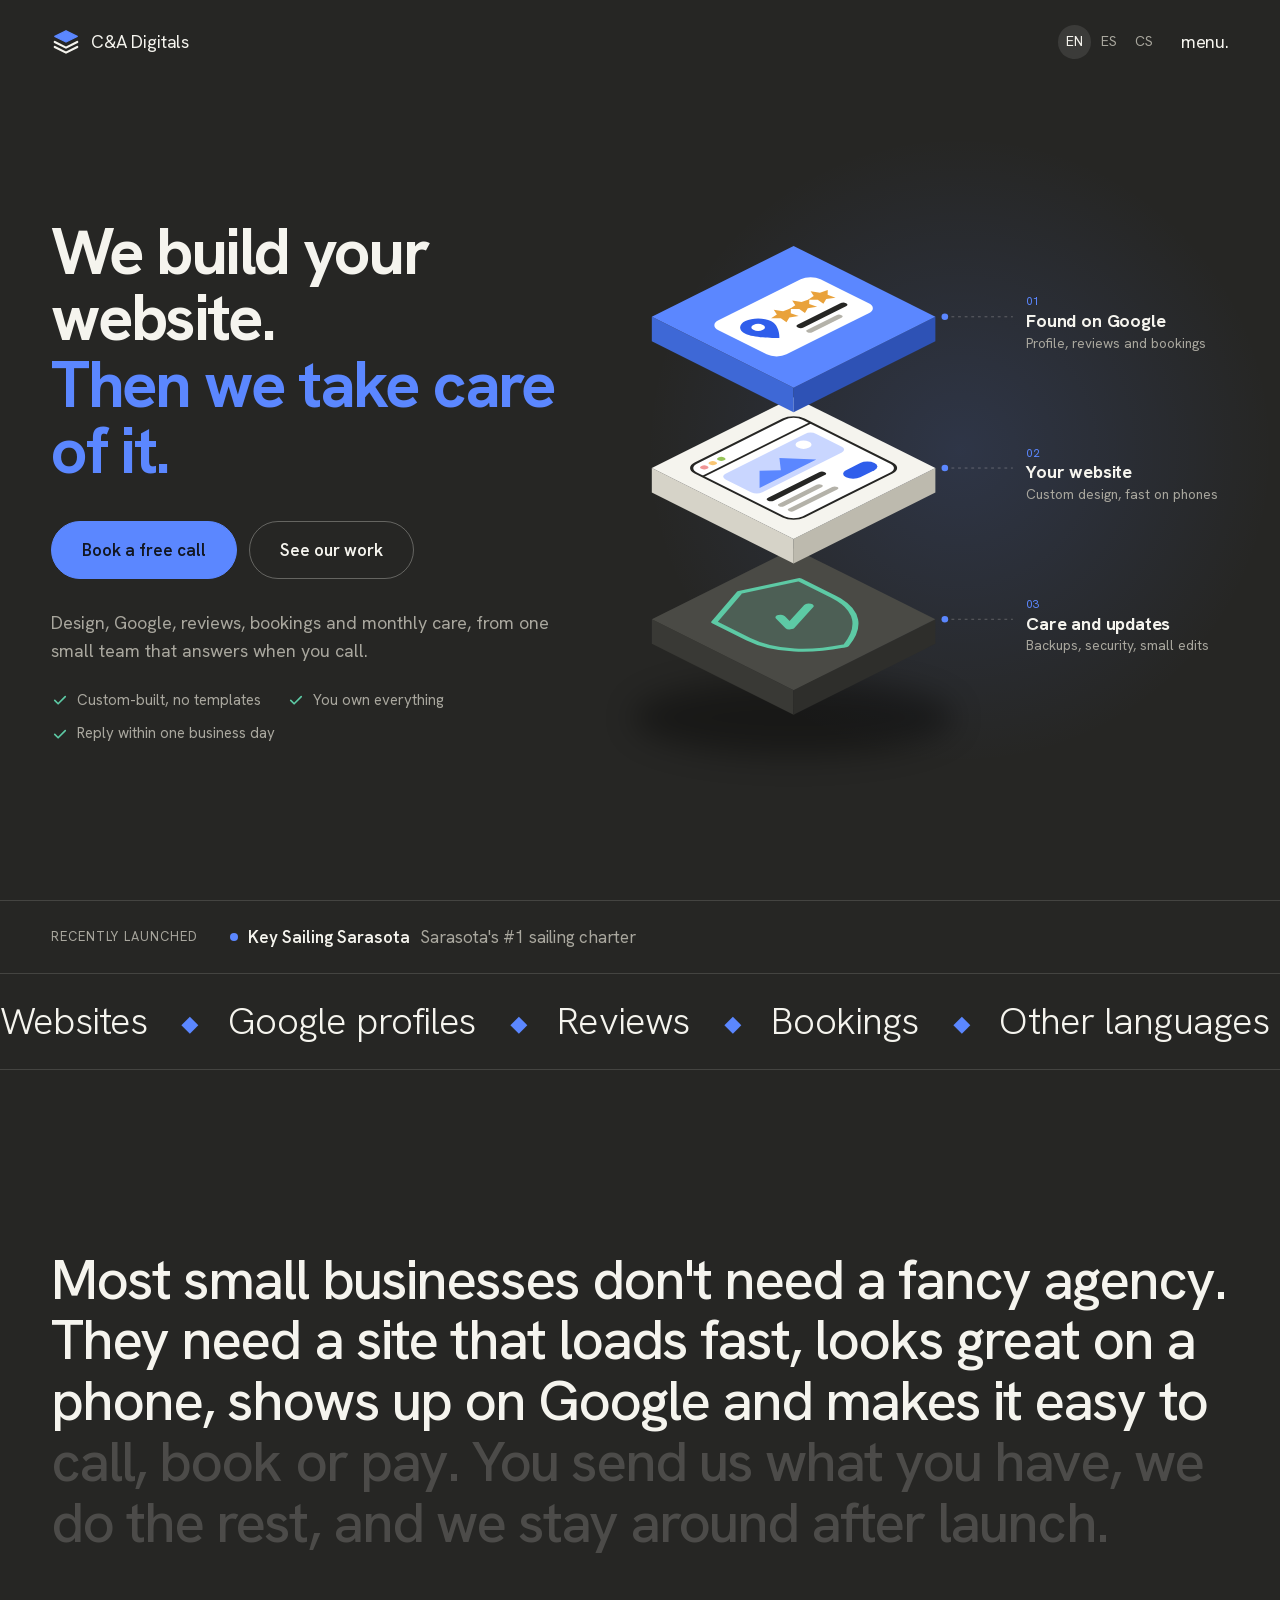
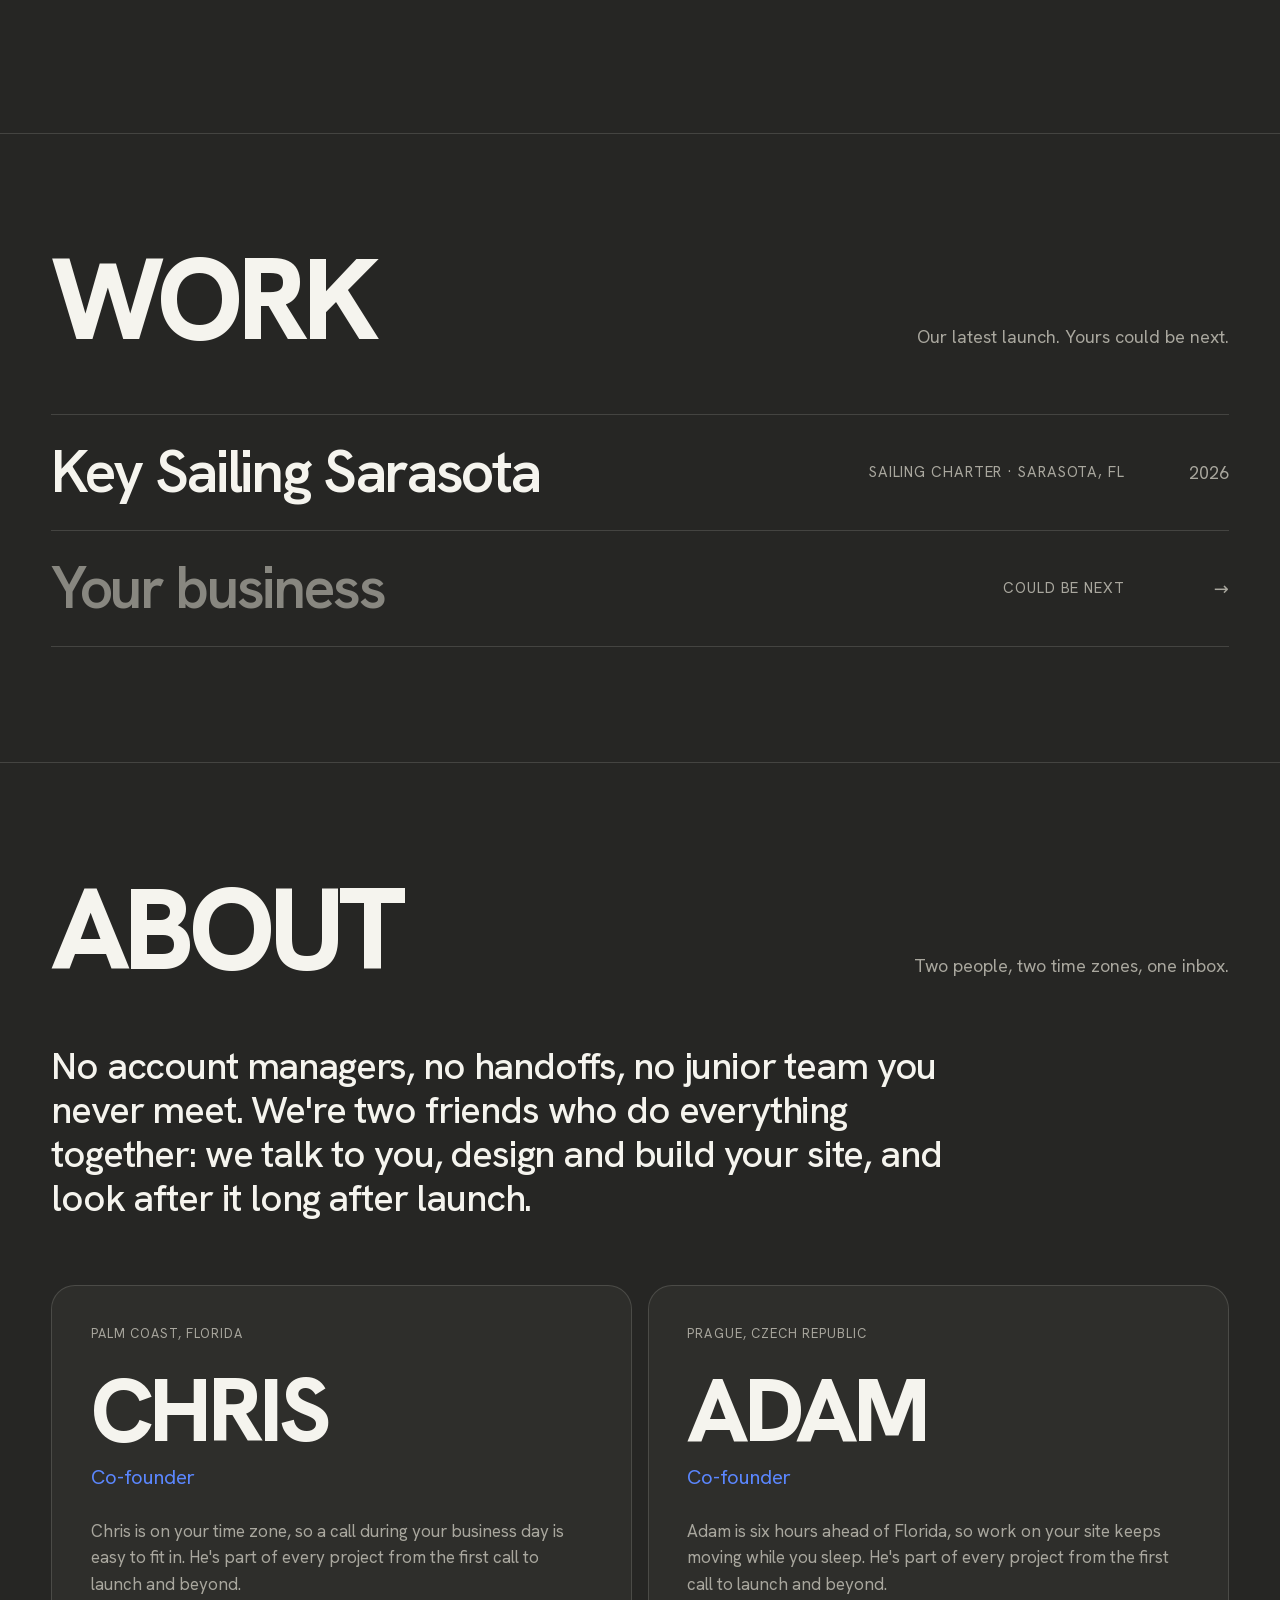
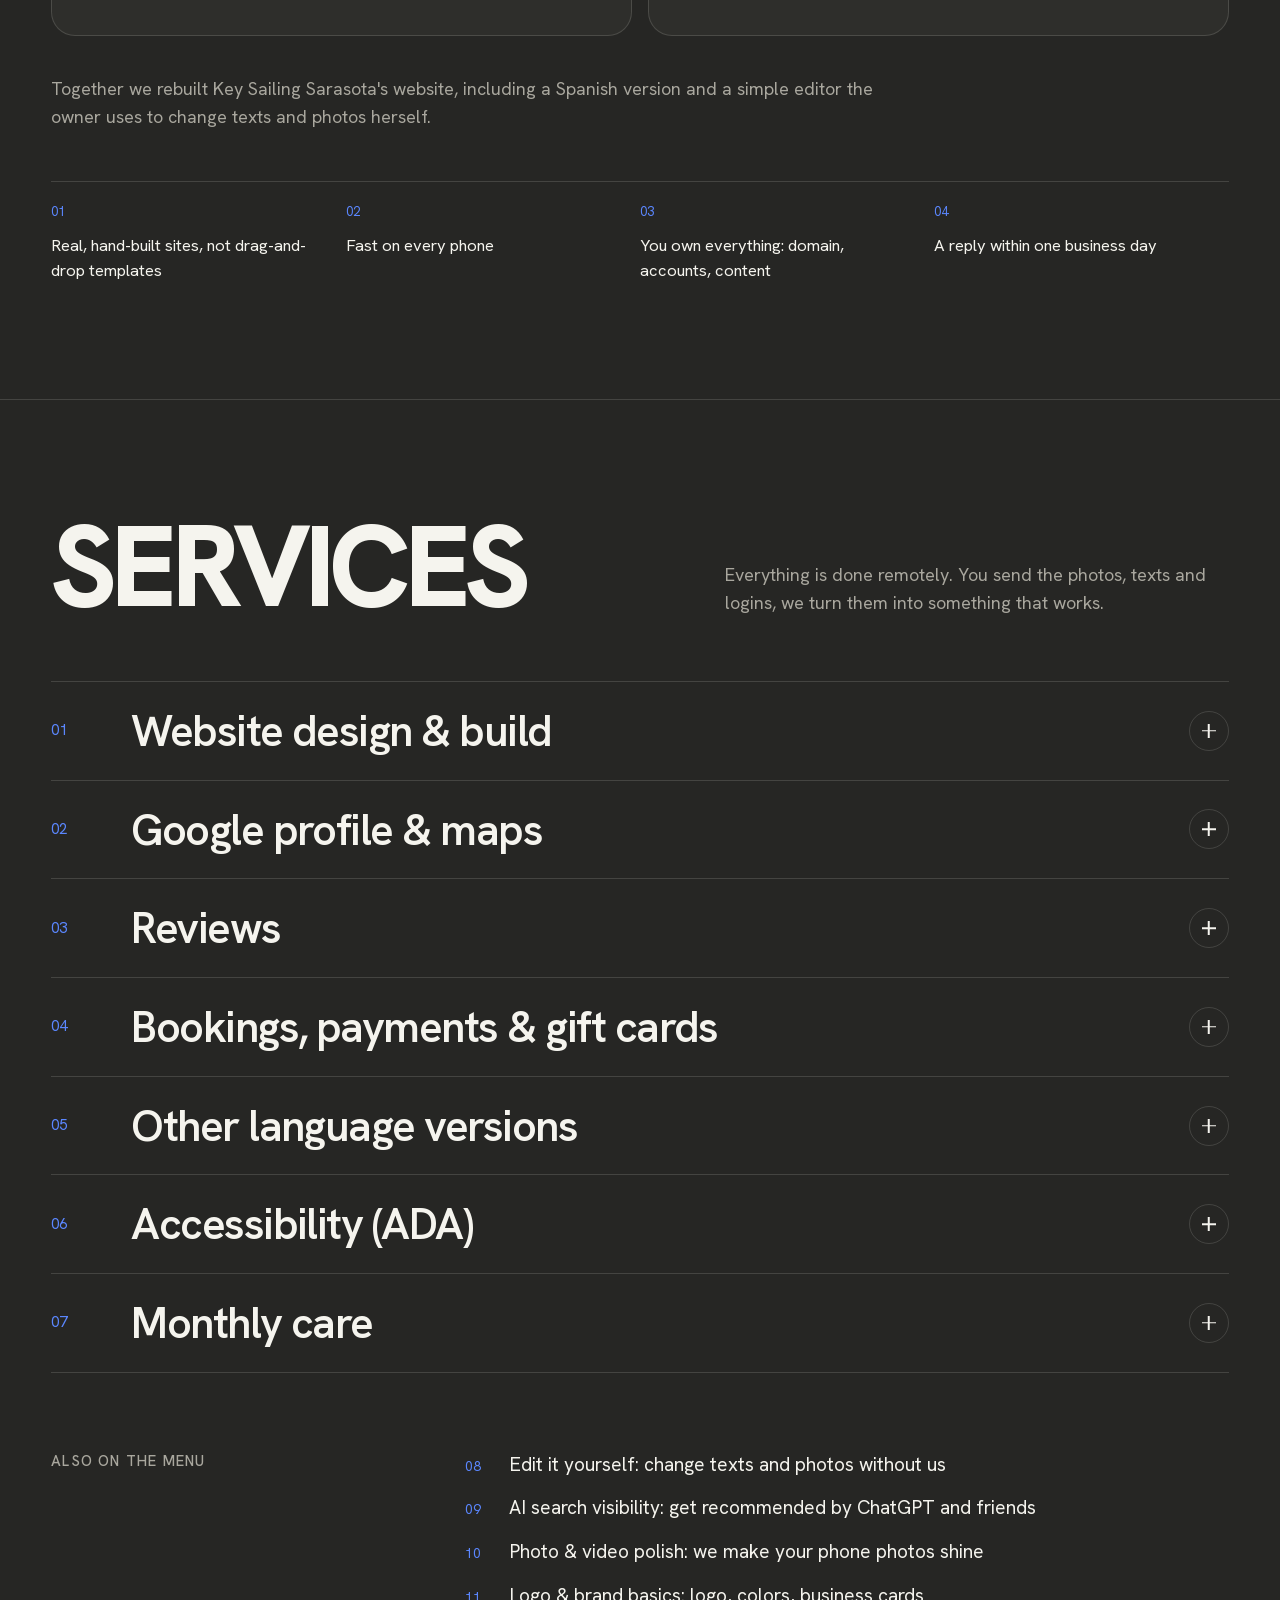
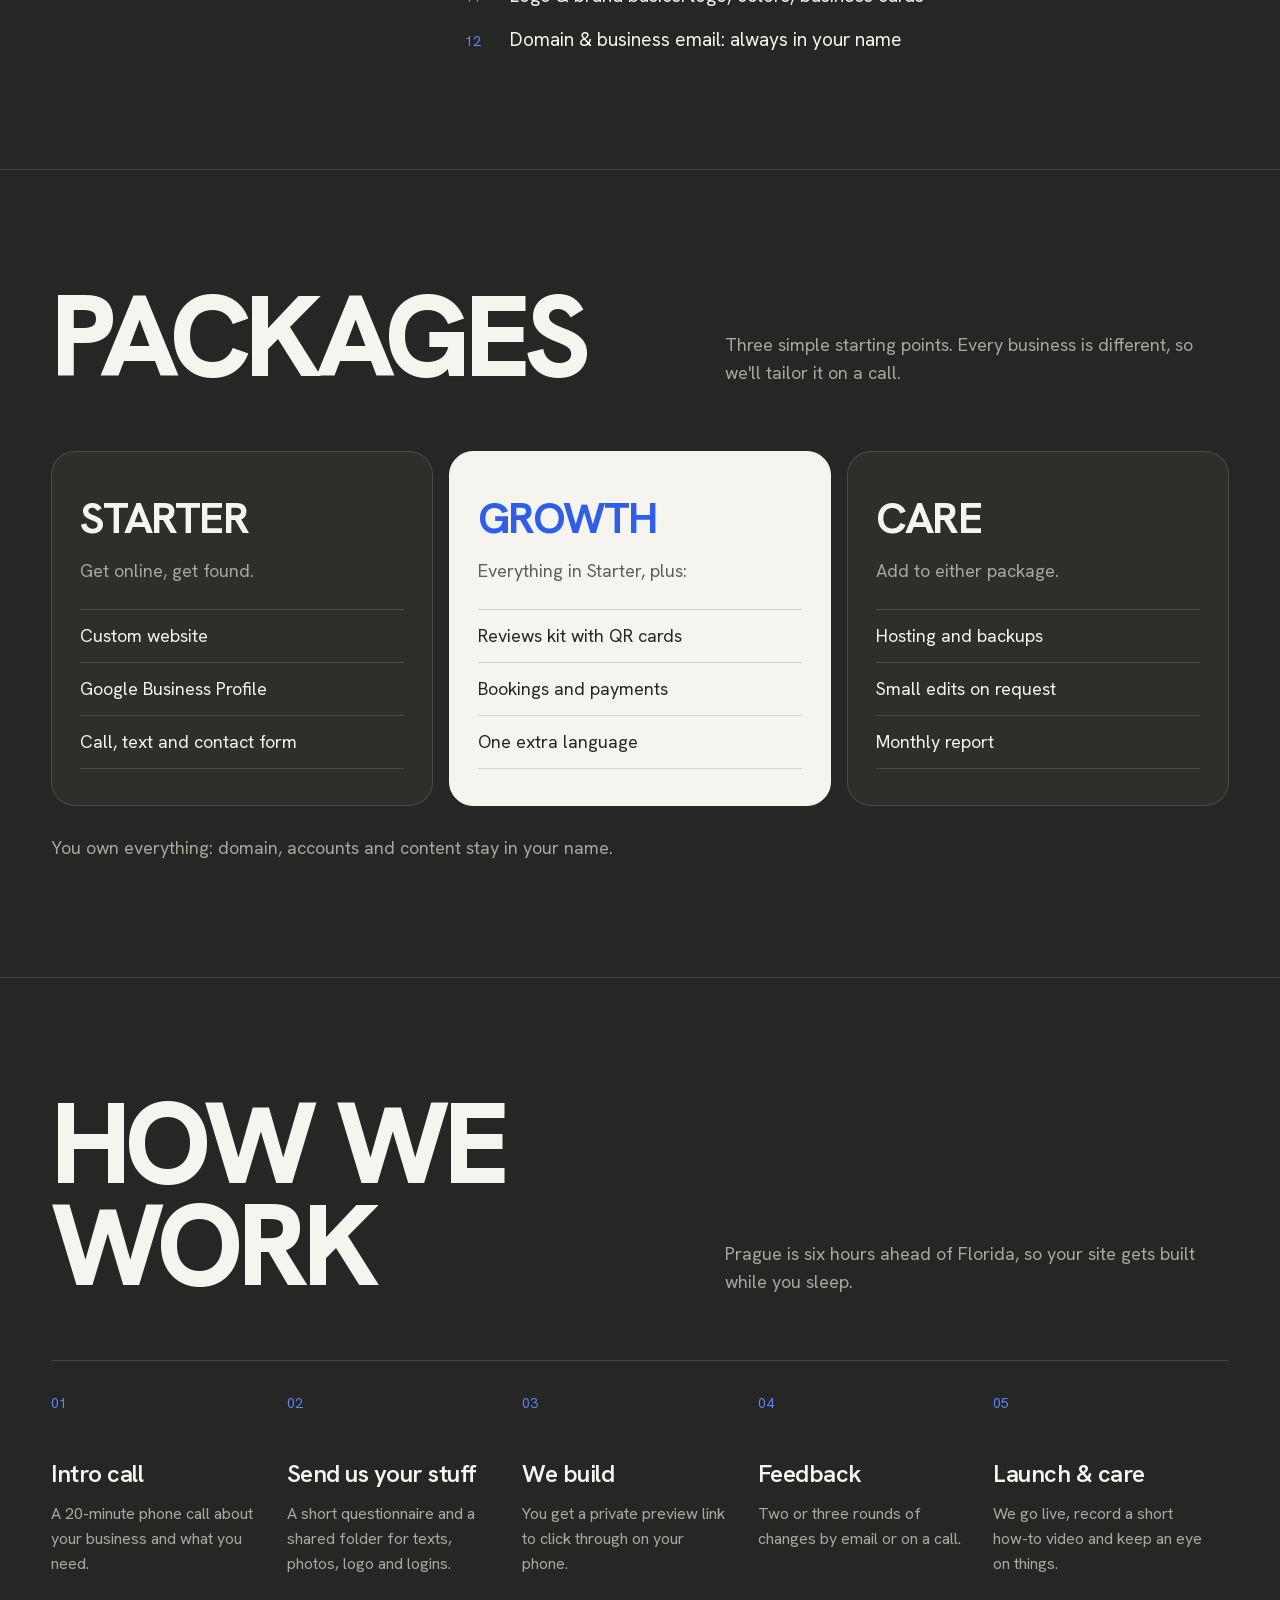
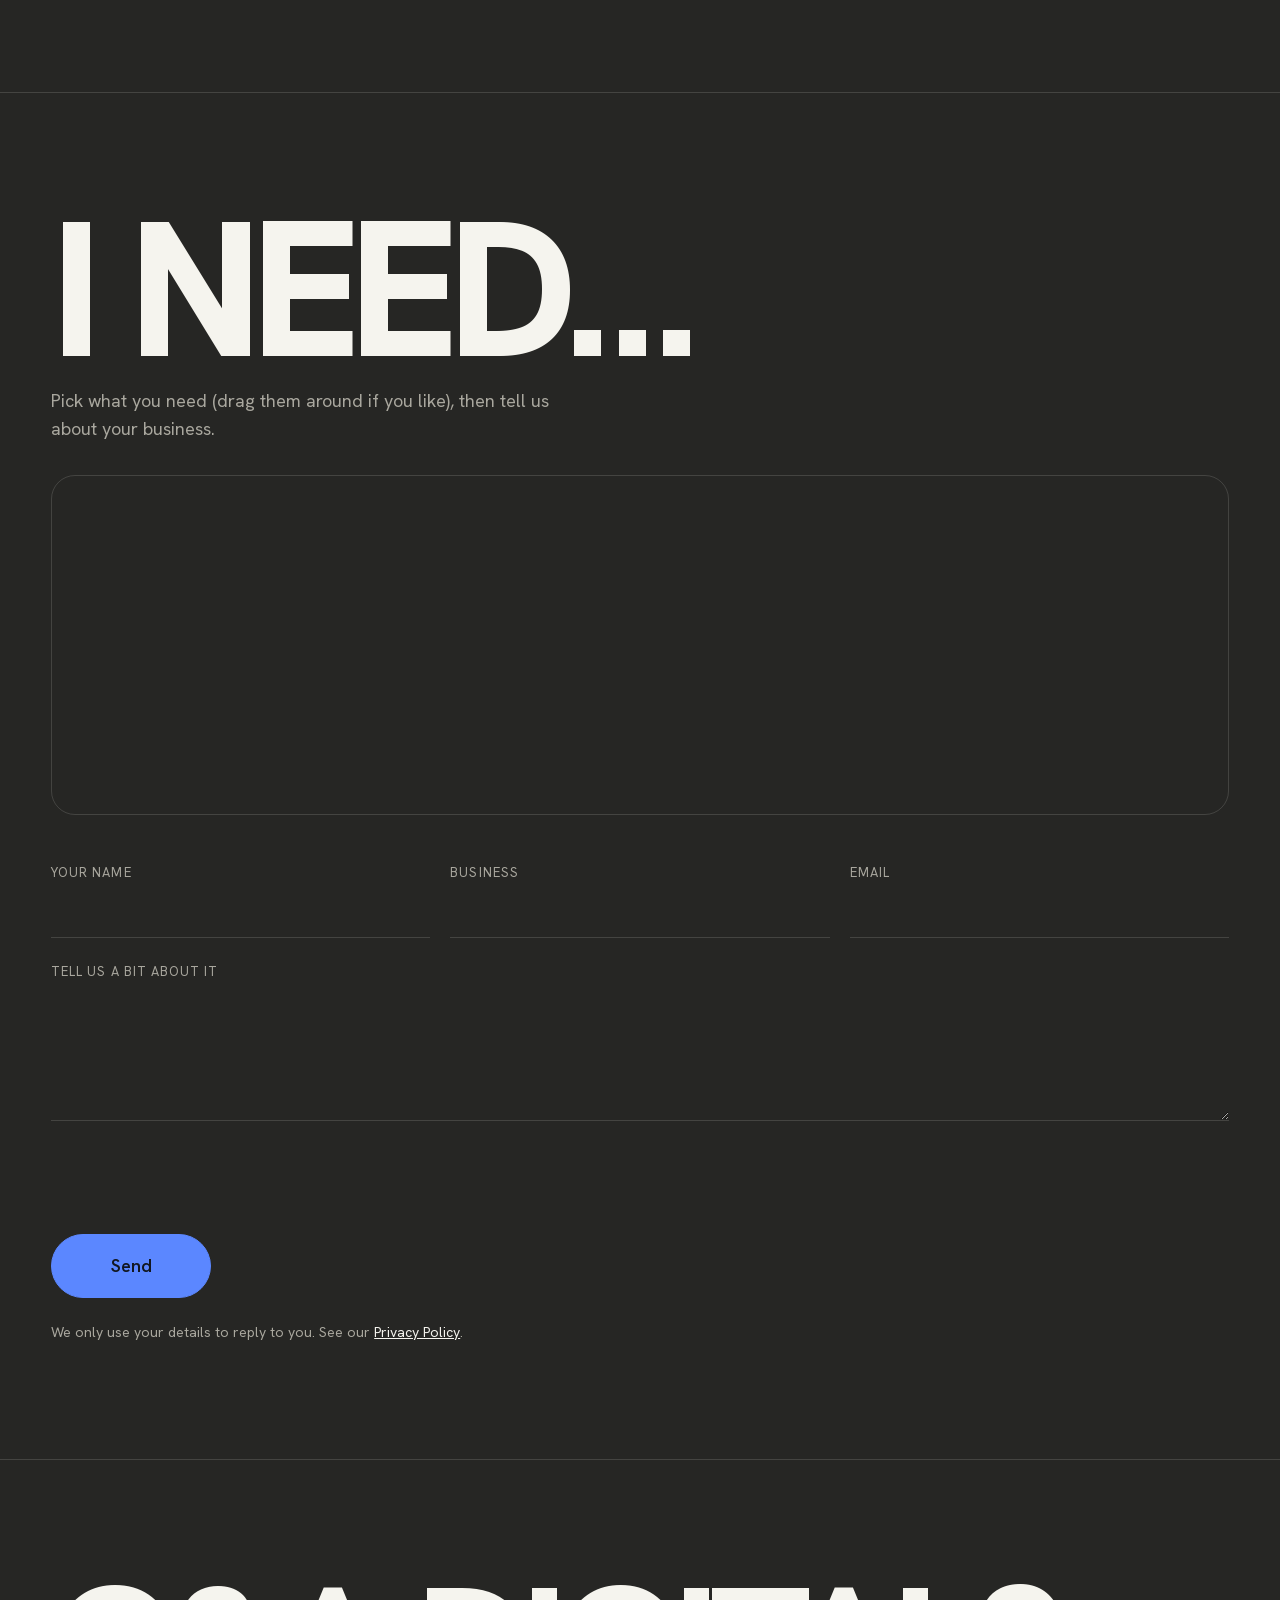
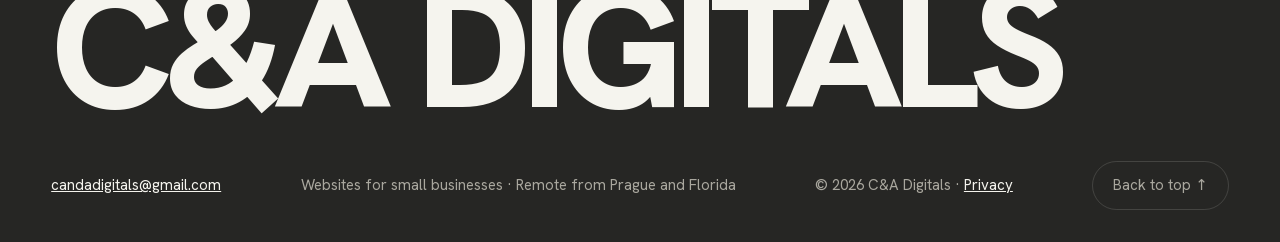
==== commit bc71f92d: "Help search engines with the brand name, refresh sitemap dates The WebSite and studio data now list " ====
--- a/site/index.html
+++ b/site/index.html
@@ -31,6 +31,7 @@
       "@id": "https://candadigitals.com/#website",
       "url": "https://candadigitals.com/",
       "name": "C&A Digitals",
+      "alternateName": ["C and A Digitals", "CandA Digitals"],
       "inLanguage": "en",
       "publisher": { "@id": "https://candadigitals.com/#studio" }
     },
@@ -38,6 +39,7 @@
       "@type": "ProfessionalService",
       "@id": "https://candadigitals.com/#studio",
       "name": "C&A Digitals",
+      "alternateName": ["C and A Digitals", "CandA Digitals"],
       "url": "https://candadigitals.com/",
       "logo": "https://candadigitals.com/brand/icon-dark.svg",
       "image": "https://candadigitals.com/images/og.jpg",
